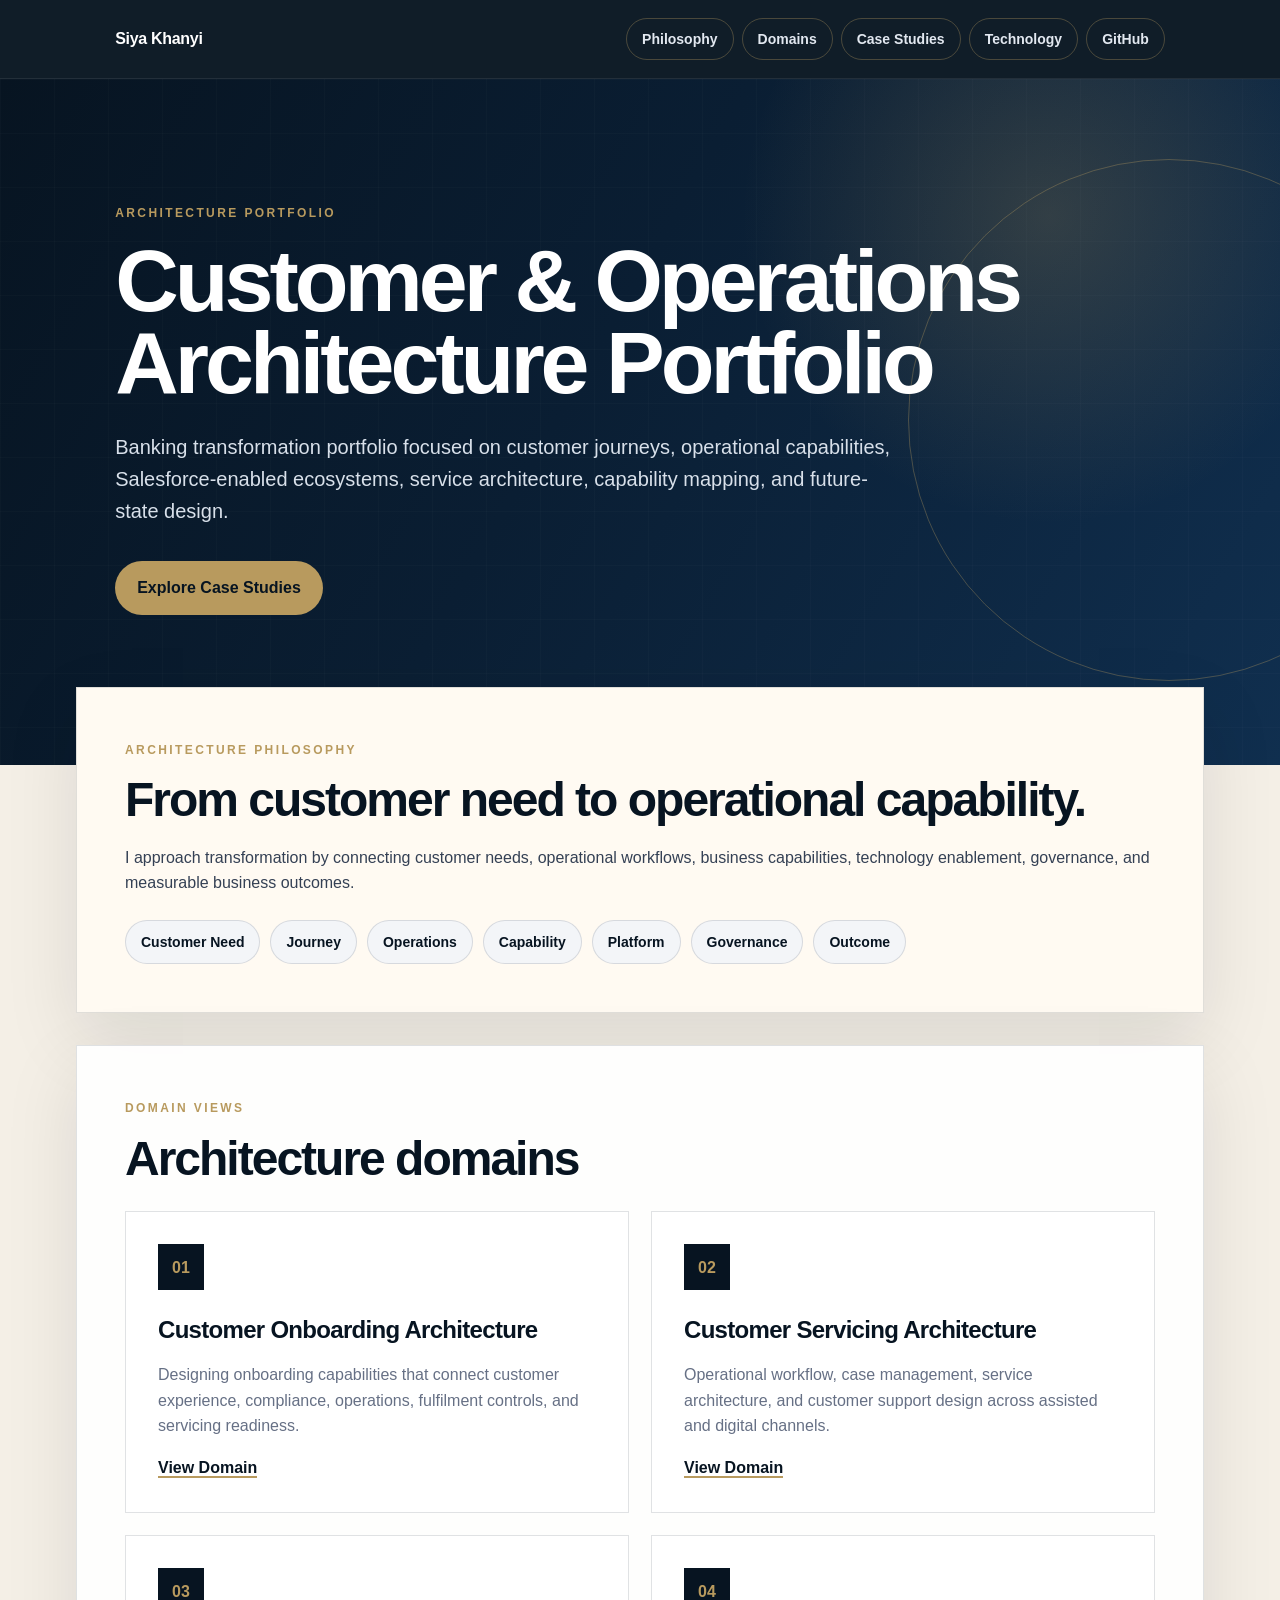
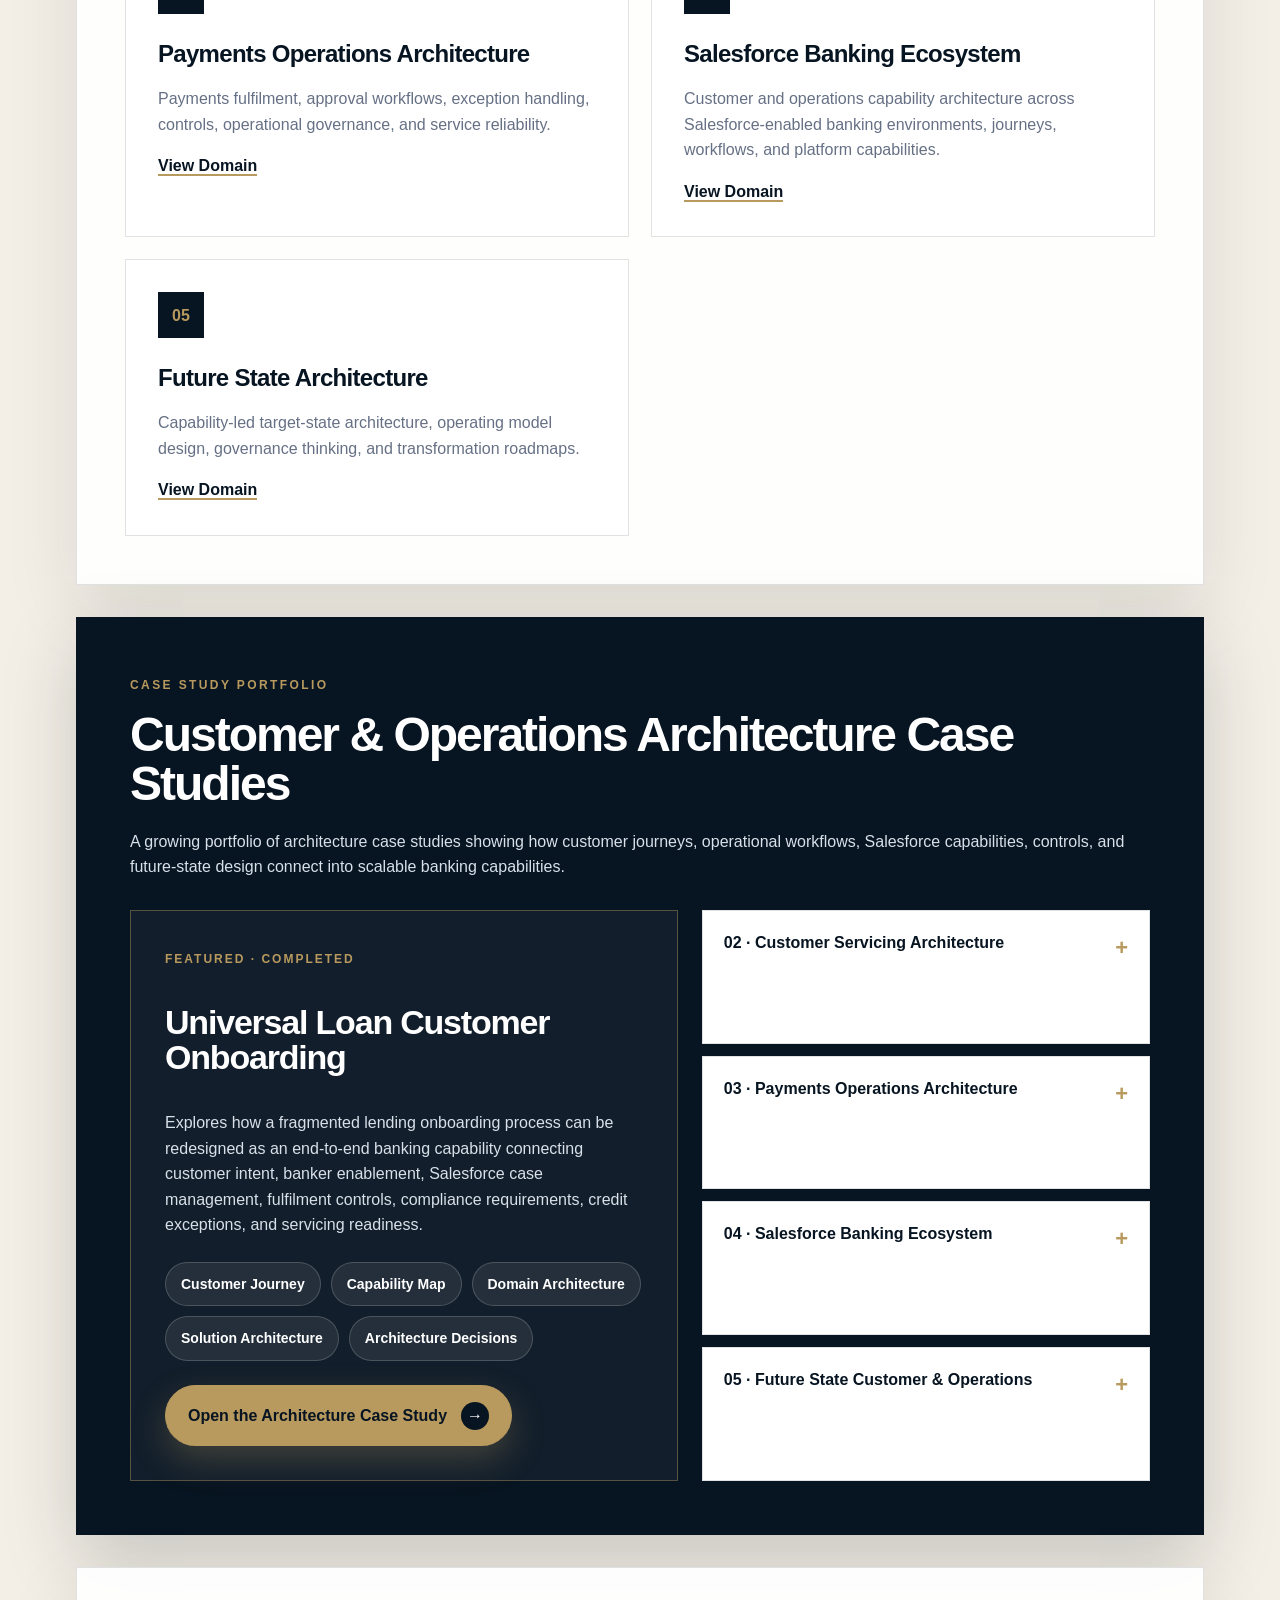
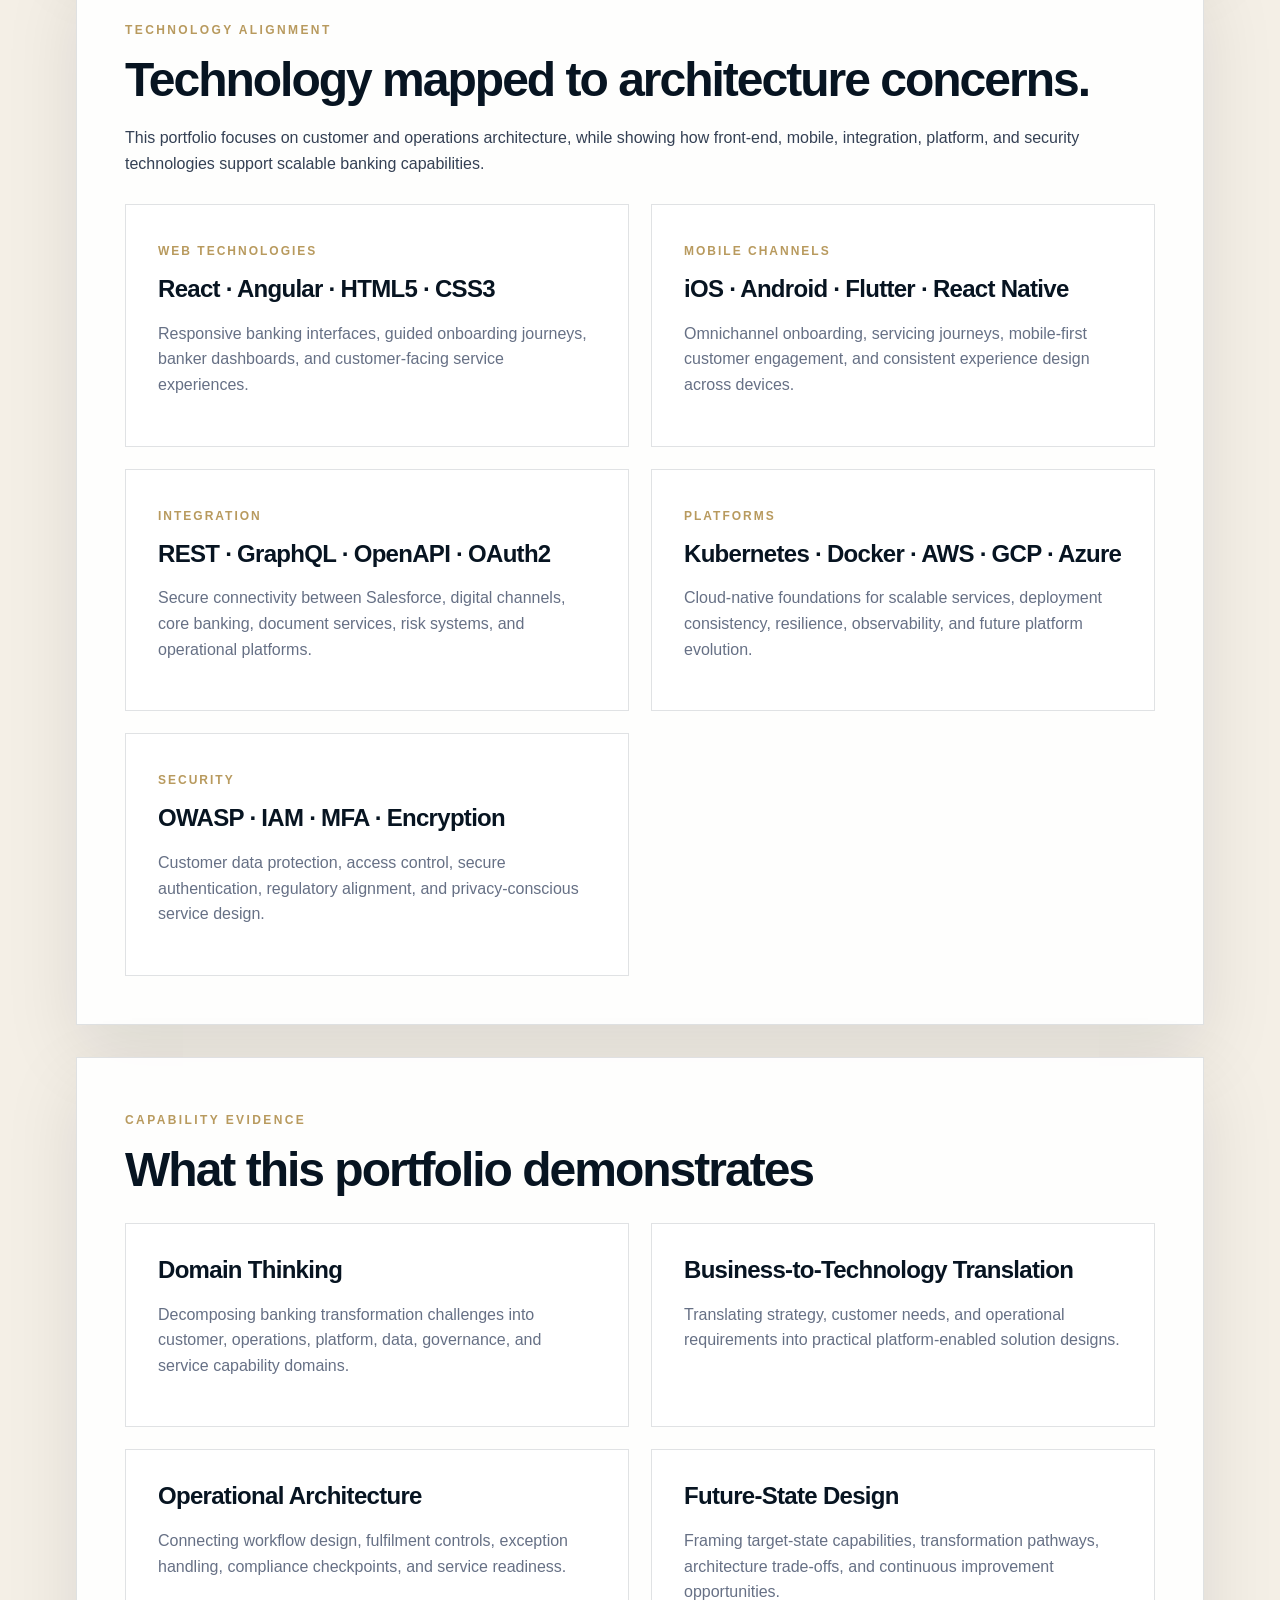
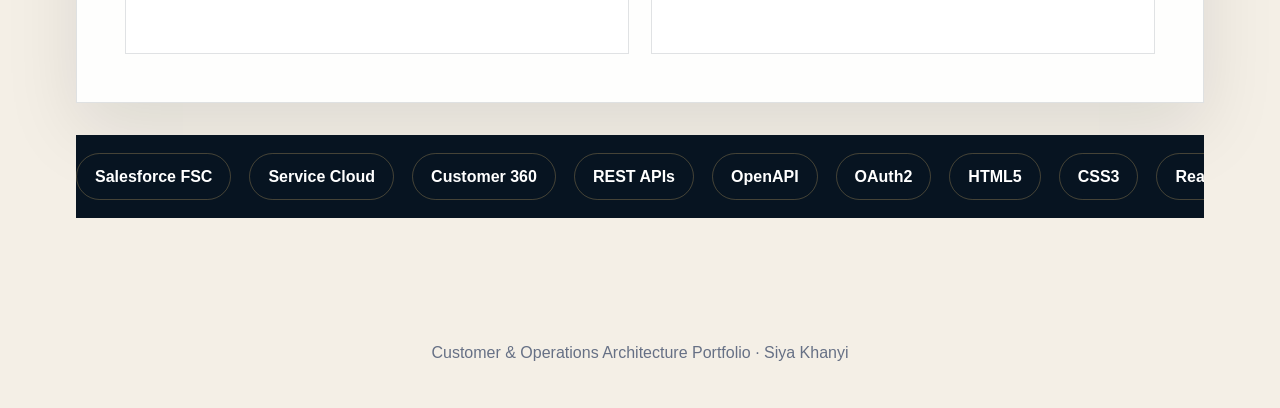
==== index.html @ f74c70cc "Update link text and href for case study" ====
<!DOCTYPE html>
<html lang="en">
<head>
  <title>Customer & Operations Architecture Portfolio</title>
  <meta charset="UTF-8">
  <meta name="viewport" content="width=device-width, initial-scale=1.0">
  <meta name="description" content="Customer and Operations Architecture Portfolio focused on banking transformation, Salesforce-enabled ecosystems, service design, customer onboarding, operations, and future-state architecture.">
  <link rel="stylesheet" href="./style.css?v=7">
</head>

<body>

<nav class="navbar">
  <div class="nav-brand">Siya Khanyi</div>

  <div class="nav-links">
    <a href="#philosophy">Philosophy</a>
    <a href="#domains">Domains</a>
    <a href="#case-studies">Case Studies</a>
    <a href="#technology-alignment">Technology</a>
    <a href="https://github.com/cKhanyi/customer-operations-transformation">GitHub</a>
  </div>
</nav>

<header class="hero">
  <div class="hero-inner">
    <span class="eyebrow">Architecture Portfolio</span>

    <h1>Customer & Operations Architecture Portfolio</h1>

    <p>
      Banking transformation portfolio focused on customer journeys, operational capabilities,
      Salesforce-enabled ecosystems, service architecture, capability mapping, and future-state design.
    </p>

    <div class="hero-actions">
      <a class="button primary" href="#case-studies">Explore Case Studies</a>
    </div>
  </div>
</header>

<main>

<section class="panel intro-panel" id="philosophy">
  <span class="section-kicker">Architecture Philosophy</span>
  <h2>From customer need to operational capability.</h2>

  <p>
    I approach transformation by connecting customer needs, operational workflows,
    business capabilities, technology enablement, governance, and measurable business outcomes.
  </p>

  <div class="flow">
    <span>Customer Need</span>
    <span>Journey</span>
    <span>Operations</span>
    <span>Capability</span>
    <span>Platform</span>
    <span>Governance</span>
    <span>Outcome</span>
  </div>
</section>

<section class="panel" id="domains">
  <span class="section-kicker">Domain Views</span>
  <h2>Architecture domains</h2>

  <div class="domain-grid">

    <article class="domain-card">
      <span class="number">01</span>
      <h3>Customer Onboarding Architecture</h3>
      <p>
        Designing onboarding capabilities that connect customer experience,
        compliance, operations, fulfilment controls, and servicing readiness.
      </p>
      <a href="customer-onboarding/">View Domain</a>
    </article>

    <article class="domain-card">
      <span class="number">02</span>
      <h3>Customer Servicing Architecture</h3>
      <p>
        Operational workflow, case management, service architecture, and customer support
        design across assisted and digital channels.
      </p>
      <a href="customer.servicing/">View Domain</a>
    </article>

    <article class="domain-card">
      <span class="number">03</span>
      <h3>Payments Operations Architecture</h3>
      <p>
        Payments fulfilment, approval workflows, exception handling, controls,
        operational governance, and service reliability.
      </p>
      <a href="payments.operations/">View Domain</a>
    </article>

    <article class="domain-card">
      <span class="number">04</span>
      <h3>Salesforce Banking Ecosystem</h3>
      <p>
        Customer and operations capability architecture across Salesforce-enabled
        banking environments, journeys, workflows, and platform capabilities.
      </p>
      <a href="salesforce.banking.ecosystem/">View Domain</a>
    </article>

    <article class="domain-card">
      <span class="number">05</span>
      <h3>Future State Architecture</h3>
      <p>
        Capability-led target-state architecture, operating model design,
        governance thinking, and transformation roadmaps.
      </p>
      <a href="future.state.architecture/">View Domain</a>
    </article>

  </div>
</section>

<section class="case-section" id="case-studies">
  <div class="case-copy">
    <span class="section-kicker gold">Case Study Portfolio</span>
    <h2>Customer & Operations Architecture Case Studies</h2>
    <p>
      A growing portfolio of architecture case studies showing how customer journeys,
      operational workflows, Salesforce capabilities, controls, and future-state design
      connect into scalable banking capabilities.
    </p>
  </div>

  <div class="case-layout">
    <article class="featured-case">
      <span class="case-status">Featured · Completed</span>
      <h3>Universal Loan Customer Onboarding</h3>

      <p>
        Explores how a fragmented lending onboarding process can be redesigned as an
        end-to-end banking capability connecting customer intent, banker enablement,
        Salesforce case management, fulfilment controls, compliance requirements,
        credit exceptions, and servicing readiness.
      </p>

      <div class="flow dark-flow">
        <span>Customer Journey</span>
        <span>Capability Map</span>
        <span>Domain Architecture</span>
        <span>Solution Architecture</span>
        <span>Architecture Decisions</span>
      </div>
<a class="case-cta" href="customer-onboarding/index.html">
  Open the Architecture Case Study
  <span>→</span>
</a>
    </article>

    <div class="roadmap">
      <details>
        <summary>02 · Customer Servicing Architecture</summary>
        <p>Service operations, case management, customer support workflows, routing, escalation, and consistent servicing across channels.</p>
        <span class="coming-soon">Coming soon</span>
      </details>

      <details>
        <summary>03 · Payments Operations Architecture</summary>
        <p>Payment instruction processing, approval workflows, exception handling, operational controls, service impacts, and governance requirements.</p>
        <span class="coming-soon">Coming soon</span>
      </details>

      <details>
        <summary>04 · Salesforce Banking Ecosystem</summary>
        <p>Salesforce-enabled customer acquisition, onboarding, servicing, relationship management, workflow orchestration, and operational visibility.</p>
        <span class="coming-soon">Coming soon</span>
      </details>

      <details>
        <summary>05 · Future State Customer & Operations</summary>
        <p>Target-state view connecting customer journeys, operational workflows, platforms, data, governance, and transformation roadmaps.</p>
        <span class="coming-soon">Coming soon</span>
      </details>
    </div>
  </div>
</section>

<section class="panel" id="technology-alignment">
  <span class="section-kicker">Technology Alignment</span>
  <h2>Technology mapped to architecture concerns.</h2>

  <p>
    This portfolio focuses on customer and operations architecture, while showing how
    front-end, mobile, integration, platform, and security technologies support scalable banking capabilities.
  </p>

  <div class="tech-grid">
    <article class="tech-card">
      <span>Web Technologies</span>
      <h3>React · Angular · HTML5 · CSS3</h3>
      <p>Responsive banking interfaces, guided onboarding journeys, banker dashboards, and customer-facing service experiences.</p>
    </article>

    <article class="tech-card">
      <span>Mobile Channels</span>
      <h3>iOS · Android · Flutter · React Native</h3>
      <p>Omnichannel onboarding, servicing journeys, mobile-first customer engagement, and consistent experience design across devices.</p>
    </article>

    <article class="tech-card">
      <span>Integration</span>
      <h3>REST · GraphQL · OpenAPI · OAuth2</h3>
      <p>Secure connectivity between Salesforce, digital channels, core banking, document services, risk systems, and operational platforms.</p>
    </article>

    <article class="tech-card">
      <span>Platforms</span>
      <h3>Kubernetes · Docker · AWS · GCP · Azure</h3>
      <p>Cloud-native foundations for scalable services, deployment consistency, resilience, observability, and future platform evolution.</p>
    </article>

    <article class="tech-card">
      <span>Security</span>
      <h3>OWASP · IAM · MFA · Encryption</h3>
      <p>Customer data protection, access control, secure authentication, regulatory alignment, and privacy-conscious service design.</p>
    </article>
  </div>
</section>

<section class="panel">
  <span class="section-kicker">Capability Evidence</span>
  <h2>What this portfolio demonstrates</h2>

  <div class="domain-grid two">
    <article class="domain-card">
      <h3>Domain Thinking</h3>
      <p>Decomposing banking transformation challenges into customer, operations, platform, data, governance, and service capability domains.</p>
    </article>

    <article class="domain-card">
      <h3>Business-to-Technology Translation</h3>
      <p>Translating strategy, customer needs, and operational requirements into practical platform-enabled solution designs.</p>
    </article>

    <article class="domain-card">
      <h3>Operational Architecture</h3>
      <p>Connecting workflow design, fulfilment controls, exception handling, compliance checkpoints, and service readiness.</p>
    </article>

    <article class="domain-card">
      <h3>Future-State Design</h3>
      <p>Framing target-state capabilities, transformation pathways, architecture trade-offs, and continuous improvement opportunities.</p>
    </article>
  </div>
</section>

<section class="marquee">
  <div class="marquee-track">
    <span>Salesforce FSC</span><span>Service Cloud</span><span>Customer 360</span><span>REST APIs</span>
    <span>OpenAPI</span><span>OAuth2</span><span>HTML5</span><span>CSS3</span><span>React</span>
    <span>Angular</span><span>AWS</span><span>Azure</span><span>Security</span><span>IAM</span>

    <span>Salesforce FSC</span><span>Service Cloud</span><span>Customer 360</span><span>REST APIs</span>
    <span>OpenAPI</span><span>OAuth2</span><span>HTML5</span><span>CSS3</span><span>React</span>
    <span>Angular</span><span>AWS</span><span>Azure</span><span>Security</span><span>IAM</span>
  </div>
</section>

</main>

<footer>
  Customer & Operations Architecture Portfolio · Siya Khanyi
</footer>

</body>
</html>
---- style.css ----
:root {
  --ink: #071421;
  --navy: #0a1e33;
  --blue: #102f4f;
  --cream: #f4efe6;
  --paper: #fffaf2;
  --white: #ffffff;
  --gold: #b89a5e;
  --muted: #667085;
  --line: rgba(7, 20, 33, 0.12);
}

* {
  box-sizing: border-box;
}

html {
  scroll-behavior: smooth;
}

body {
  margin: 0;
  font-family: Arial, Helvetica, sans-serif;
  background: var(--cream);
  color: var(--ink);
  line-height: 1.6;
}

/* NAVIGATION */
.navbar {
  position: sticky;
  top: 0;
  z-index: 1000;
  padding: 18px 9%;
  background: rgba(7, 20, 33, 0.96);
  backdrop-filter: blur(18px);
  display: flex;
  align-items: center;
  justify-content: space-between;
  border-bottom: 1px solid rgba(255,255,255,0.08);
}

.nav-brand {
  color: white;
  font-weight: 900;
  letter-spacing: -0.3px;
}

.nav-links {
  display: flex;
  gap: 8px;
  flex-wrap: wrap;
}

.nav-links a {
  color: #e2e8f0;
  text-decoration: none;
  border: 1px solid rgba(184,154,94,0.35);
  padding: 9px 15px;
  border-radius: 999px;
  font-size: 14px;
  font-weight: 800;
  transition: all 0.25s ease;
}

.nav-links a:hover {
  background: var(--gold);
  color: var(--ink);
  transform: translateY(-2px);
}

/* HERO */
.hero {
  min-height: 600px;
  background:
    radial-gradient(circle at 82% 20%, rgba(184,154,94,0.22), transparent 26%),
    linear-gradient(120deg, #071421 0%, #0a1e33 45%, #102f4f 100%);
  color: white;
  padding: 120px 9% 150px;
  position: relative;
  overflow: hidden;
}

.hero::before {
  content: "";
  position: absolute;
  inset: 0;
  background-image:
    linear-gradient(rgba(255,255,255,0.035) 1px, transparent 1px),
    linear-gradient(90deg, rgba(255,255,255,0.035) 1px, transparent 1px);
  background-size: 54px 54px;
  opacity: 0.5;
}

.hero::after {
  content: "";
  position: absolute;
  width: 520px;
  height: 520px;
  border-radius: 50%;
  border: 1px solid rgba(184,154,94,0.35);
  right: -150px;
  top: 80px;
}

.hero-inner {
  position: relative;
  z-index: 2;
  max-width: 980px;
}

.eyebrow,
.section-kicker {
  display: inline-block;
  color: var(--gold);
  text-transform: uppercase;
  letter-spacing: 2.4px;
  font-size: 12px;
  font-weight: 900;
  margin-bottom: 16px;
}

.hero h1 {
  font-size: clamp(46px, 7vw, 88px);
  line-height: 0.94;
  letter-spacing: -4px;
  margin: 0 0 26px;
}

.hero p {
  max-width: 780px;
  color: #d8e0ea;
  font-size: 20px;
}

.hero-actions {
  display: flex;
  gap: 14px;
  flex-wrap: wrap;
  margin-top: 34px;
}

.button {
  display: inline-flex;
  align-items: center;
  justify-content: center;
  border-bottom: none;
  border-radius: 999px;
  padding: 14px 22px;
  font-weight: 900;
  text-decoration: none;
  transition: 0.25s ease;
}

.button.primary {
  background: var(--gold);
  color: var(--ink);
}

.button.secondary {
  color: white;
  border: 1px solid rgba(255,255,255,0.28);
  background: rgba(255,255,255,0.06);
}

.button:hover {
  transform: translateY(-3px);
}

/* LAYOUT */
main {
  max-width: 1180px;
  margin: -78px auto 80px;
  padding: 0 26px;
  position: relative;
  z-index: 4;
}

.panel {
  background: rgba(255,255,255,0.94);
  border: 1px solid var(--line);
  padding: 48px;
  margin-bottom: 32px;
  box-shadow: 0 26px 70px rgba(7,20,33,0.10);
}

.intro-panel {
  background: var(--paper);
}

h2 {
  font-size: clamp(32px, 4vw, 48px);
  line-height: 1.02;
  letter-spacing: -2px;
  margin: 0 0 20px;
  color: var(--ink);
}

p {
  color: #344054;
}

/* FLOW */
.flow {
  display: flex;
  gap: 10px;
  flex-wrap: wrap;
  margin-top: 24px;
}

.flow span {
  border: 1px solid rgba(7,20,33,0.12);
  background: #f3f5f8;
  border-radius: 999px;
  padding: 10px 15px;
  font-weight: 900;
  font-size: 14px;
}

.dark-flow span {
  background: rgba(255,255,255,0.08);
  border-color: rgba(255,255,255,0.18);
  color: white;
}

/* DOMAINS */
.domain-grid,
.tech-grid {
  display: grid;
  grid-template-columns: repeat(2, minmax(0, 1fr));
  gap: 22px;
  margin-top: 28px;
}

.domain-grid.two {
  grid-template-columns: repeat(2, minmax(0, 1fr));
}

.domain-card,
.tech-card {
  background: white;
  border: 1px solid var(--line);
  padding: 32px;
  transition: 0.25s ease;
  position: relative;
}

.domain-card:hover,
.tech-card:hover {
  transform: translateY(-6px);
  border-color: var(--gold);
  box-shadow: 0 22px 44px rgba(7,20,33,0.10);
}

.number {
  width: 46px;
  height: 46px;
  background: var(--ink);
  color: var(--gold);
  display: grid;
  place-items: center;
  font-weight: 900;
  margin-bottom: 26px;
}

.domain-card h3,
.tech-card h3 {
  color: var(--ink);
  font-size: 24px;
  line-height: 1.15;
  margin: 0 0 18px;
  letter-spacing: -0.7px;
}

.domain-card p,
.tech-card p {
  color: var(--muted);
}

a {
  color: var(--ink);
  font-weight: 900;
  text-decoration: none;
  border-bottom: 2px solid var(--gold);
}

/* CASE STUDY */
.case-section {
  background: var(--ink);
  color: white;
  padding: 54px;
  margin-bottom: 32px;
  box-shadow: 0 26px 70px rgba(7,20,33,0.18);
}

.case-section h2,
.case-section h3 {
  color: white;
}

.case-section p {
  color: #d8e0ea;
}

.case-layout {
  display: grid;
  grid-template-columns: 1.1fr 0.9fr;
  gap: 24px;
  margin-top: 30px;
}

.featured-case {
  border: 1px solid rgba(184,154,94,0.42);
  background: rgba(255,255,255,0.045);
  padding: 34px;
}

.case-status {
  color: var(--gold);
  text-transform: uppercase;
  letter-spacing: 2px;
  font-size: 12px;
  font-weight: 900;
}

.featured-case h3 {
  font-size: 34px;
  line-height: 1.05;
  letter-spacing: -1.2px;
}

.roadmap {
  display: grid;
  gap: 12px;
}

details {
  background: white;
  color: var(--ink);
  border: 1px solid var(--line);
}

summary {
  padding: 19px 21px;
  cursor: pointer;
  font-weight: 900;
  list-style: none;
}

summary::after {
  content: "+";
  float: right;
  color: var(--gold);
  font-size: 22px;
}
.case-cta {
  display: inline-flex;
  align-items: center;
  gap: 14px;
  margin-top: 24px;
  padding: 16px 22px;
  background: var(--gold);
  color: var(--ink);
  border: 1px solid var(--gold);
  border-radius: 999px;
  font-weight: 900;
  text-decoration: none;
  border-bottom: none;
  box-shadow: 0 14px 34px rgba(184,154,94,0.28);
  transition: all 0.25s ease;
}

.case-cta span {
  display: grid;
  place-items: center;
  width: 28px;
  height: 28px;
  background: var(--ink);
  color: white;
  border-radius: 50%;
  transition: all 0.25s ease;
}

.case-cta:hover {
  transform: translateY(-4px);
  box-shadow: 0 22px 44px rgba(184,154,94,0.36);
}

.case-cta:hover span {
  transform: translateX(4px);
}

details[open] summary::after {
  content: "−";
}

details p {
  padding: 0 21px 18px;
  margin: 0;
}

.coming-soon {
  display: inline-block;
  margin: 0 21px 20px;
  padding: 8px 12px;
  border-radius: 999px;
  background: rgba(184,154,94,0.16);
  color: var(--ink);
  font-weight: 900;
  font-size: 13px;
}

/* TECH */
.tech-card span {
  display: inline-block;
  color: var(--gold);
  text-transform: uppercase;
  letter-spacing: 2px;
  font-size: 12px;
  font-weight: 900;
  margin-bottom: 14px;
}

/* MARQUEE */
.marquee {
  overflow: hidden;
  background: var(--ink);
  padding: 18px 0;
  margin: 0 auto 36px;
  max-width: 1180px;
}

.marquee-track {
  display: flex;
  gap: 18px;
  width: max-content;
  animation: marquee 28s linear infinite;
}

.marquee-track span {
  color: white;
  border: 1px solid rgba(184,154,94,0.35);
  padding: 10px 18px;
  border-radius: 999px;
  white-space: nowrap;
  font-weight: 900;
}

.marquee:hover .marquee-track {
  animation-play-state: paused;
}

@keyframes marquee {
  from { transform: translateX(0); }
  to { transform: translateX(-50%); }
}

footer {
  text-align: center;
  color: var(--muted);
  padding: 42px;
}

/* MOBILE */
@media (max-width: 860px) {
  .navbar {
    padding: 16px 24px;
    flex-direction: column;
    align-items: flex-start;
    gap: 14px;
  }

  .hero {
    padding: 84px 24px 130px;
  }

  main {
    margin-top: -70px;
    padding: 0 18px;
  }

  .panel,
  .case-section {
    padding: 30px;
  }

  .domain-grid,
  .domain-grid.two,
  .tech-grid,
  .case-layout {
    grid-template-columns: 1fr;
  }
}
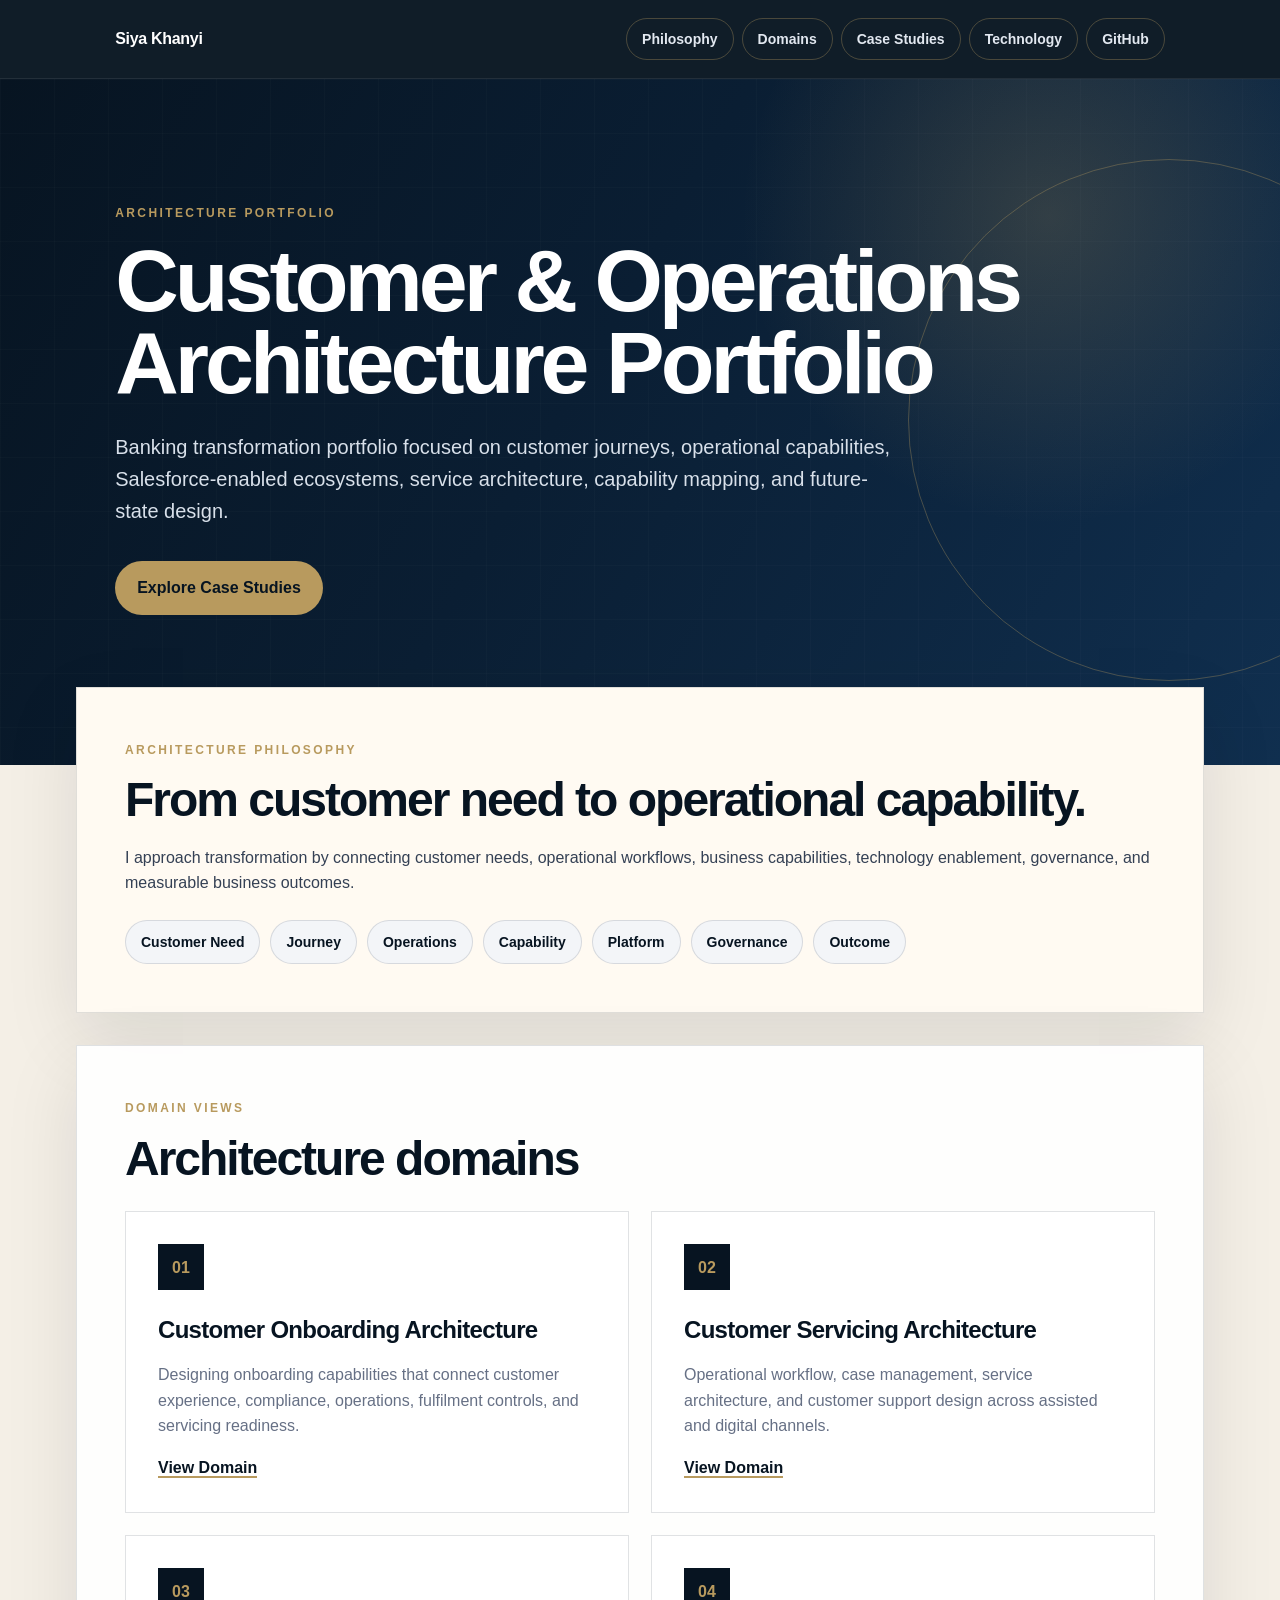
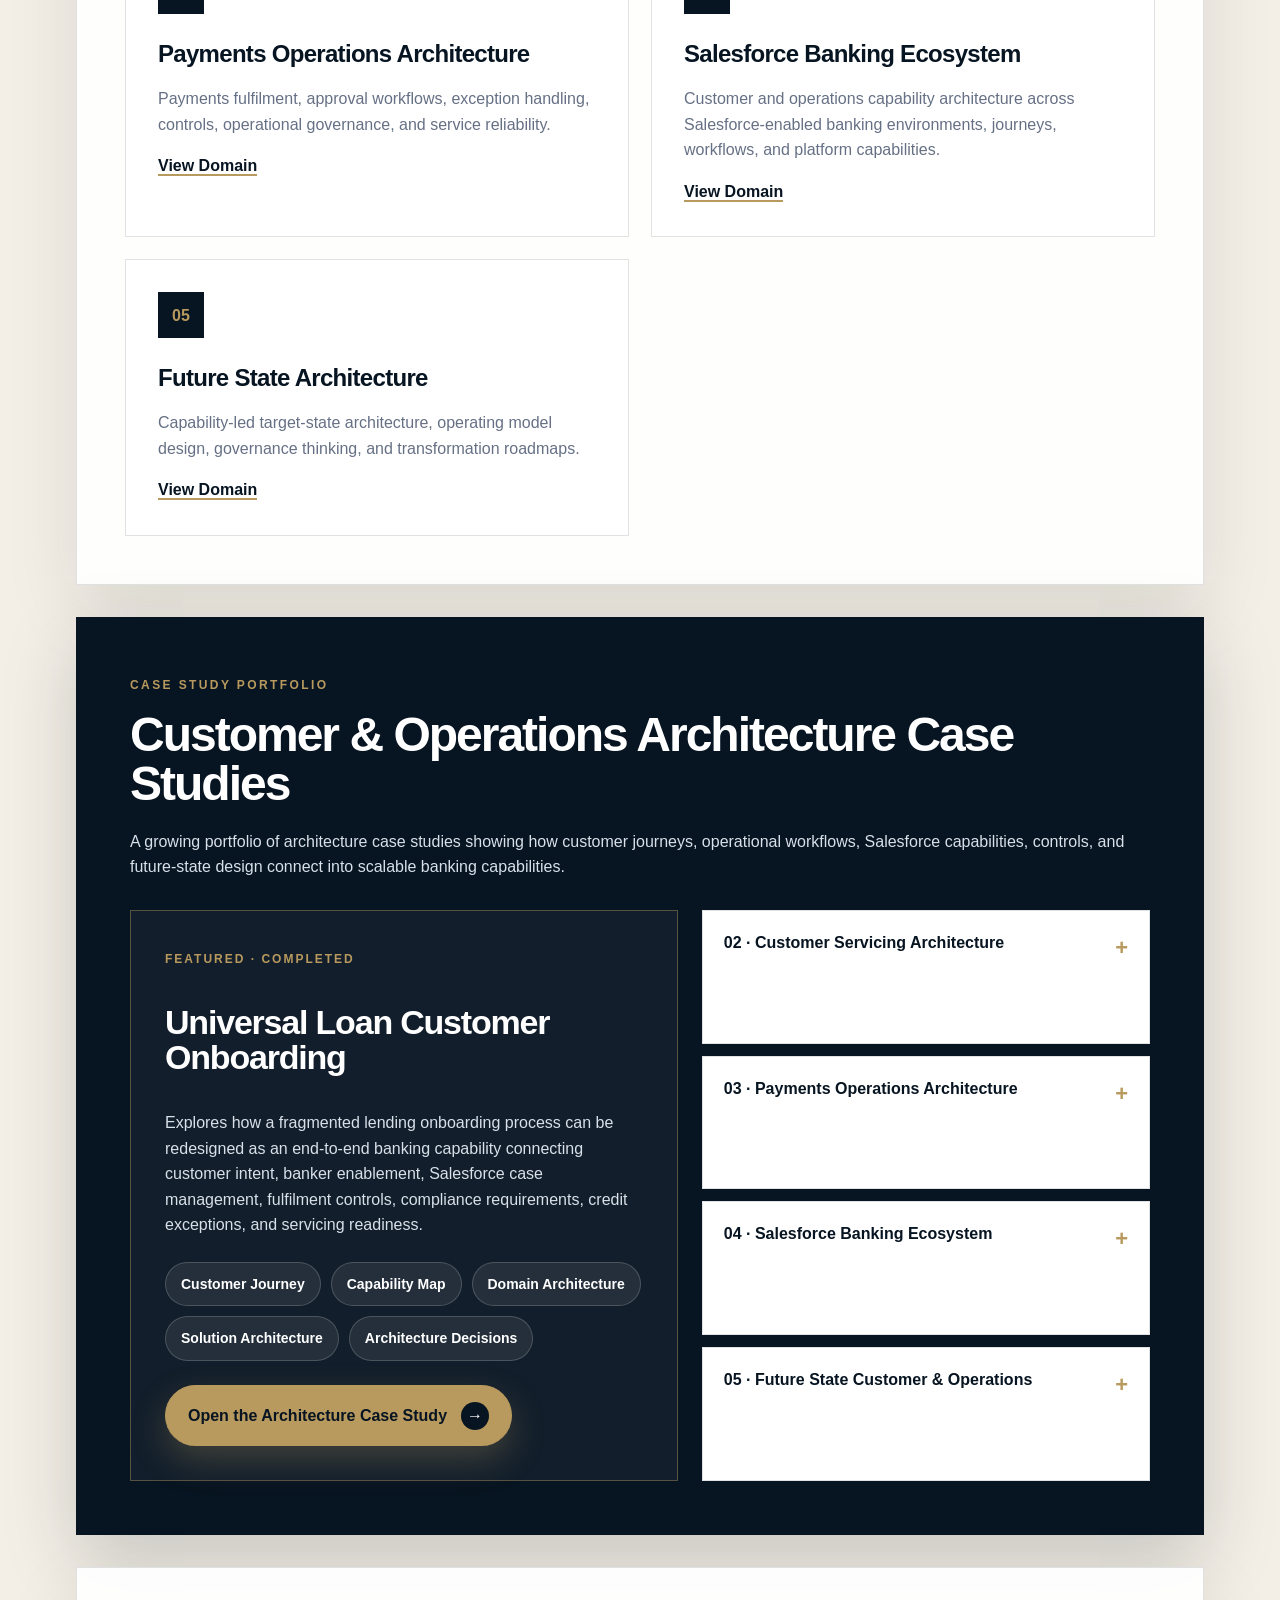
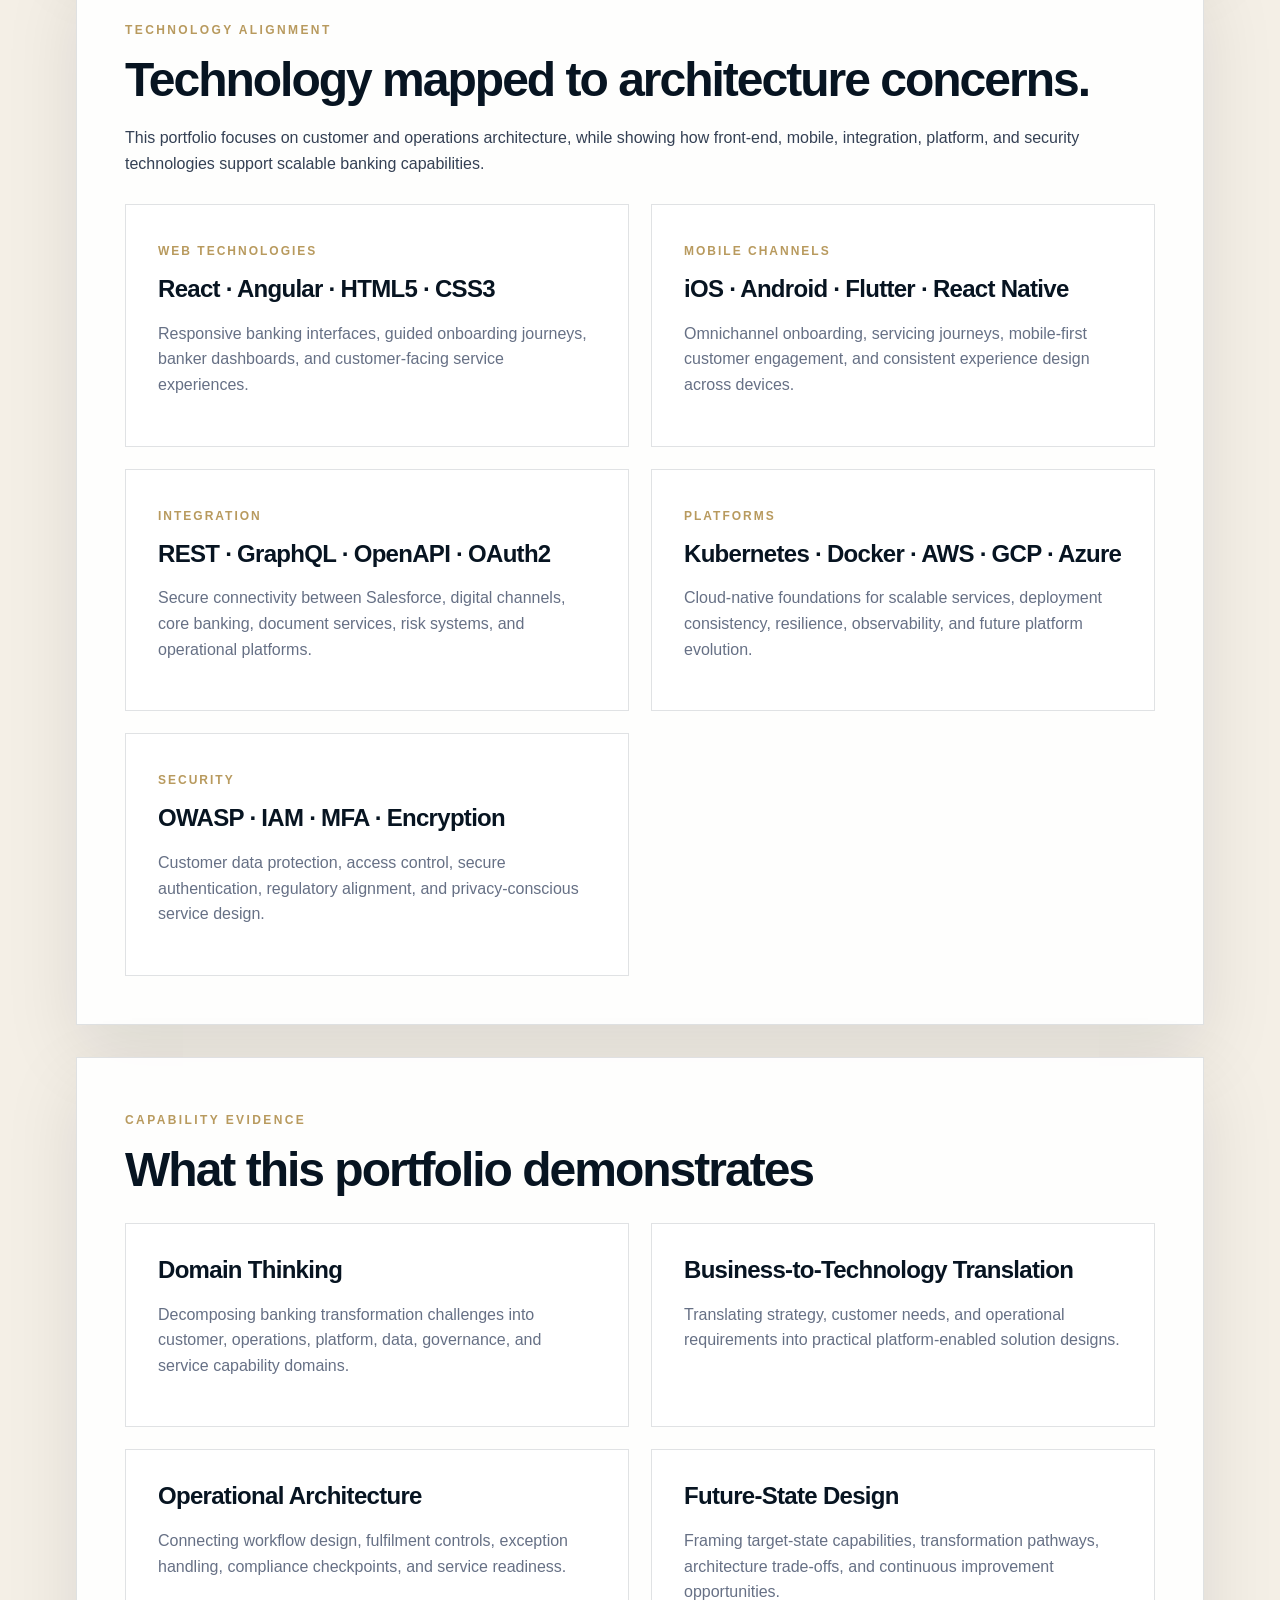
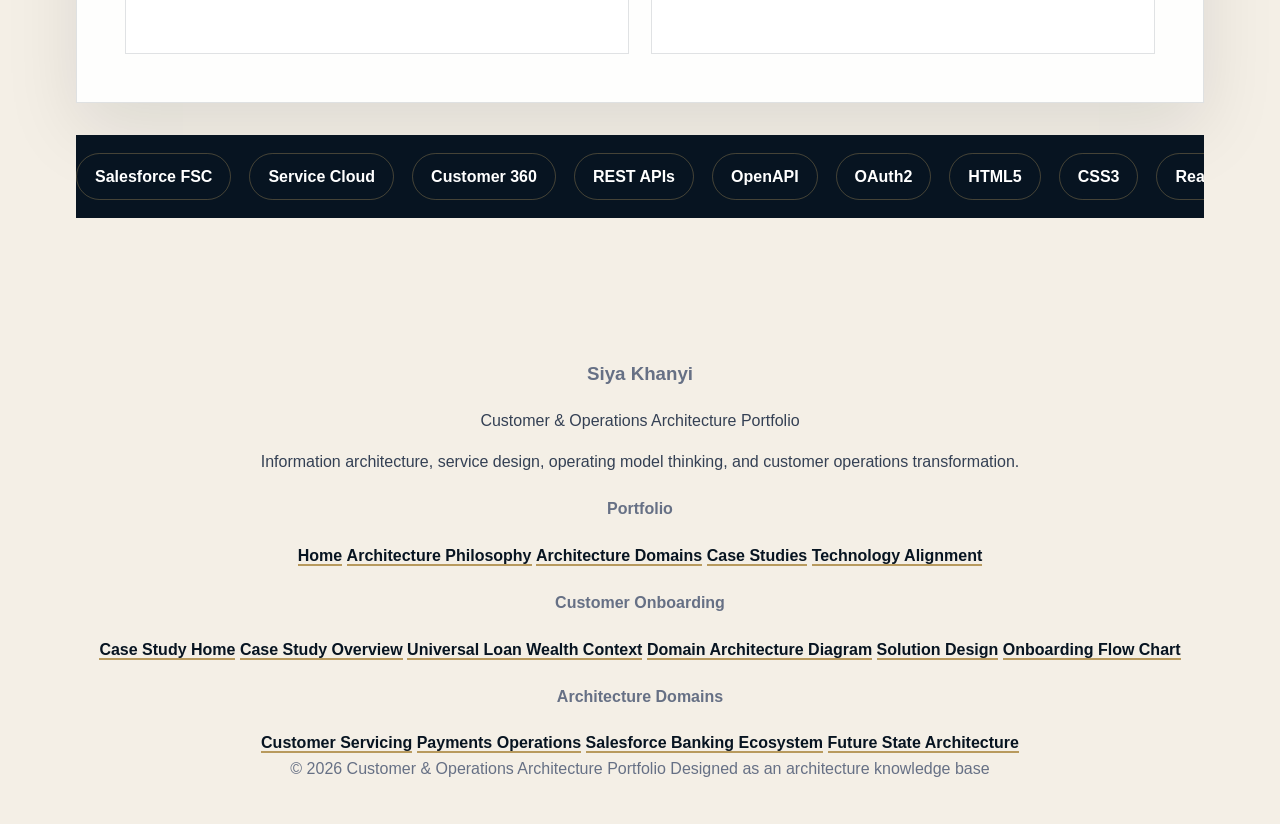
==== commit f56273ec: "Revamp footer section with additional content" ====
--- a/index.html
+++ b/index.html
@@ -267,8 +267,51 @@
 
 </main>
 
-<footer>
-  Customer & Operations Architecture Portfolio · Siya Khanyi
+<footer class="site-footer">
+  <div class="footer-grid">
+
+    <div class="footer-brand">
+      <h3>Siya Khanyi</h3>
+      <p>Customer & Operations Architecture Portfolio</p>
+      <p>
+        Information architecture, service design, operating model thinking,
+        and customer operations transformation.
+      </p>
+    </div>
+
+    <div class="footer-column">
+      <h4>Portfolio</h4>
+      <a href="../index.html">Home</a>
+      <a href="../index.html#philosophy">Architecture Philosophy</a>
+      <a href="../index.html#domains">Architecture Domains</a>
+      <a href="../index.html#case-studies">Case Studies</a>
+      <a href="../index.html#technology-alignment">Technology Alignment</a>
+    </div>
+
+    <div class="footer-column">
+      <h4>Customer Onboarding</h4>
+      <a href="index.html">Case Study Home</a>
+      <a href="overview.html">Case Study Overview</a>
+      <a href="wealth-context.html">Universal Loan Wealth Context</a>
+      <a href="4. Domain Architecture Diagram .pdf">Domain Architecture Diagram</a>
+      <a href="5. Onboarding Solution Design .PNG">Solution Design</a>
+      <a href="6. Universal Loan onboarding Flow Chart.pdf">Onboarding Flow Chart</a>
+    </div>
+
+    <div class="footer-column">
+      <h4>Architecture Domains</h4>
+      <a href="../customer.servicing/">Customer Servicing</a>
+      <a href="../payments.operations/">Payments Operations</a>
+      <a href="../salesforce.banking.ecosystem/">Salesforce Banking Ecosystem</a>
+      <a href="../future.state.architecture/">Future State Architecture</a>
+    </div>
+
+  </div>
+
+  <div class="footer-bottom">
+    <span>© 2026 Customer & Operations Architecture Portfolio</span>
+    <span>Designed as an architecture knowledge base</span>
+  </div>
 </footer>
 
 </body>
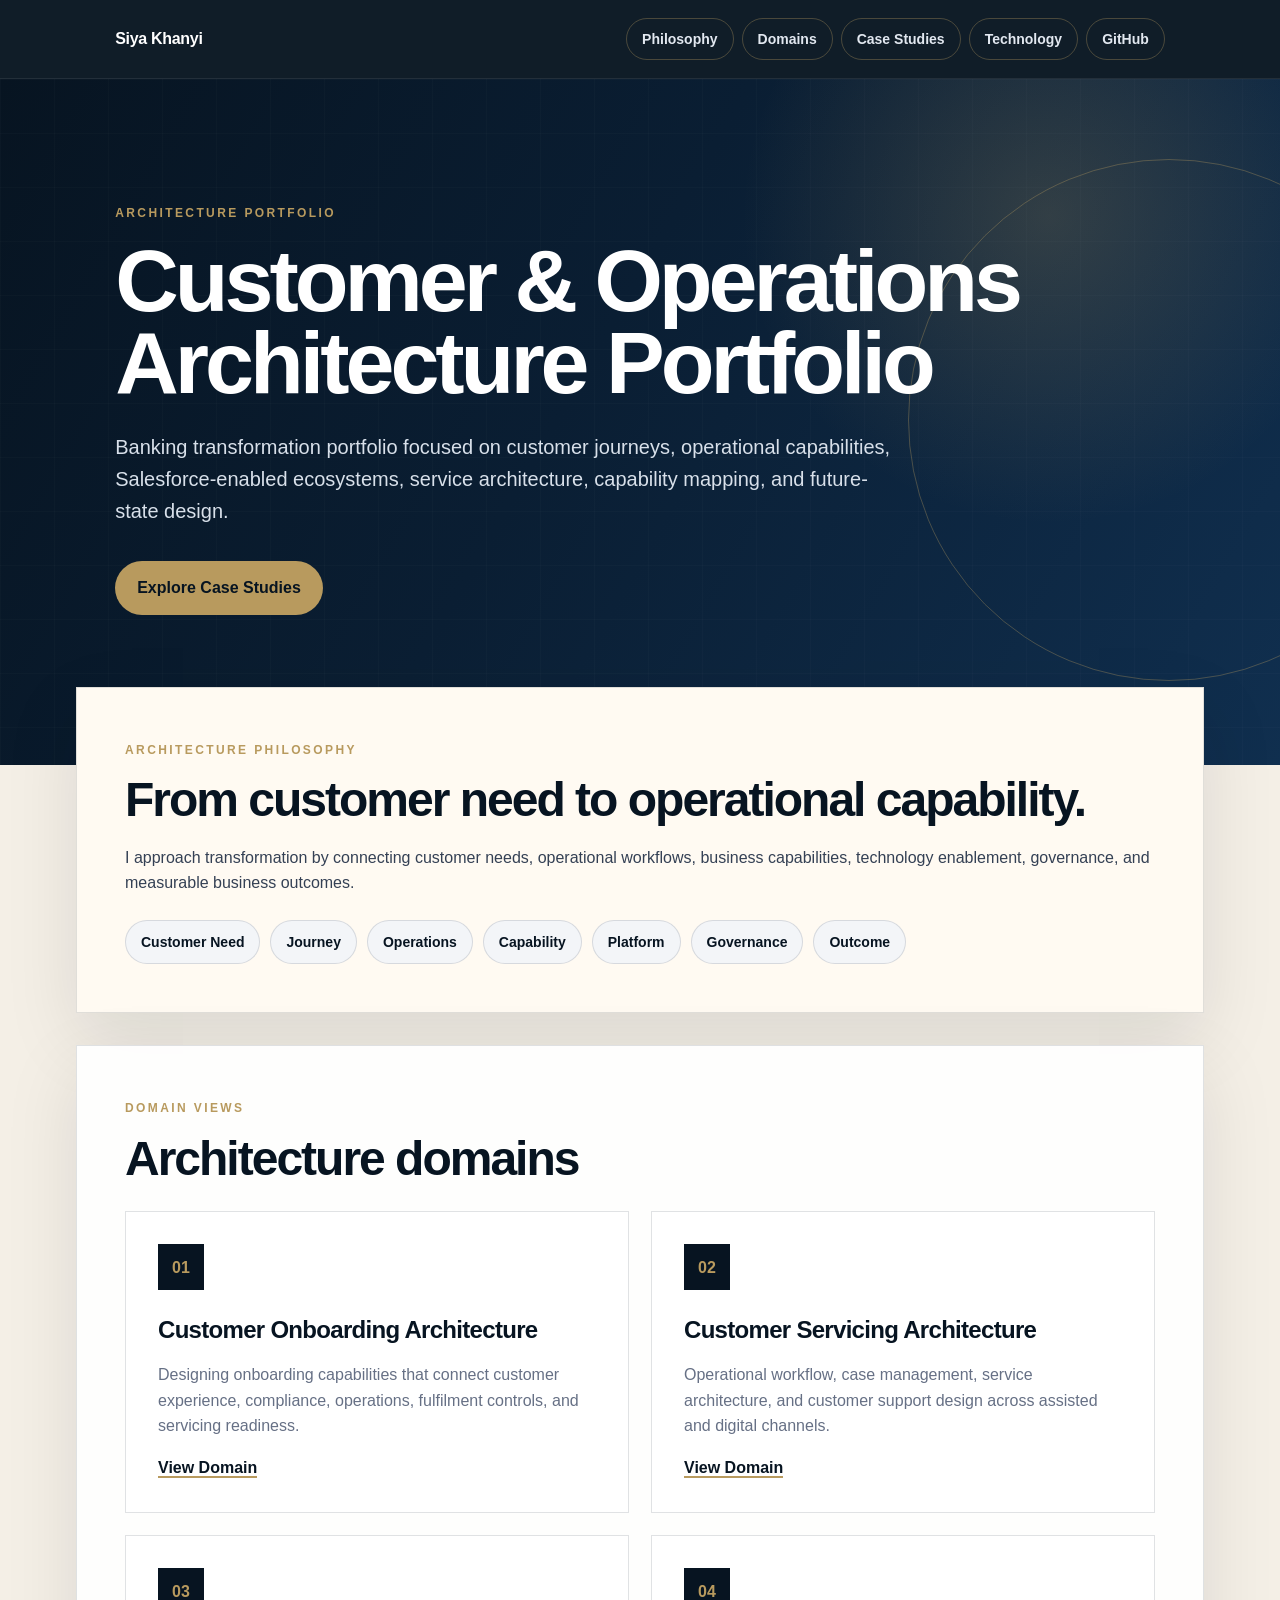
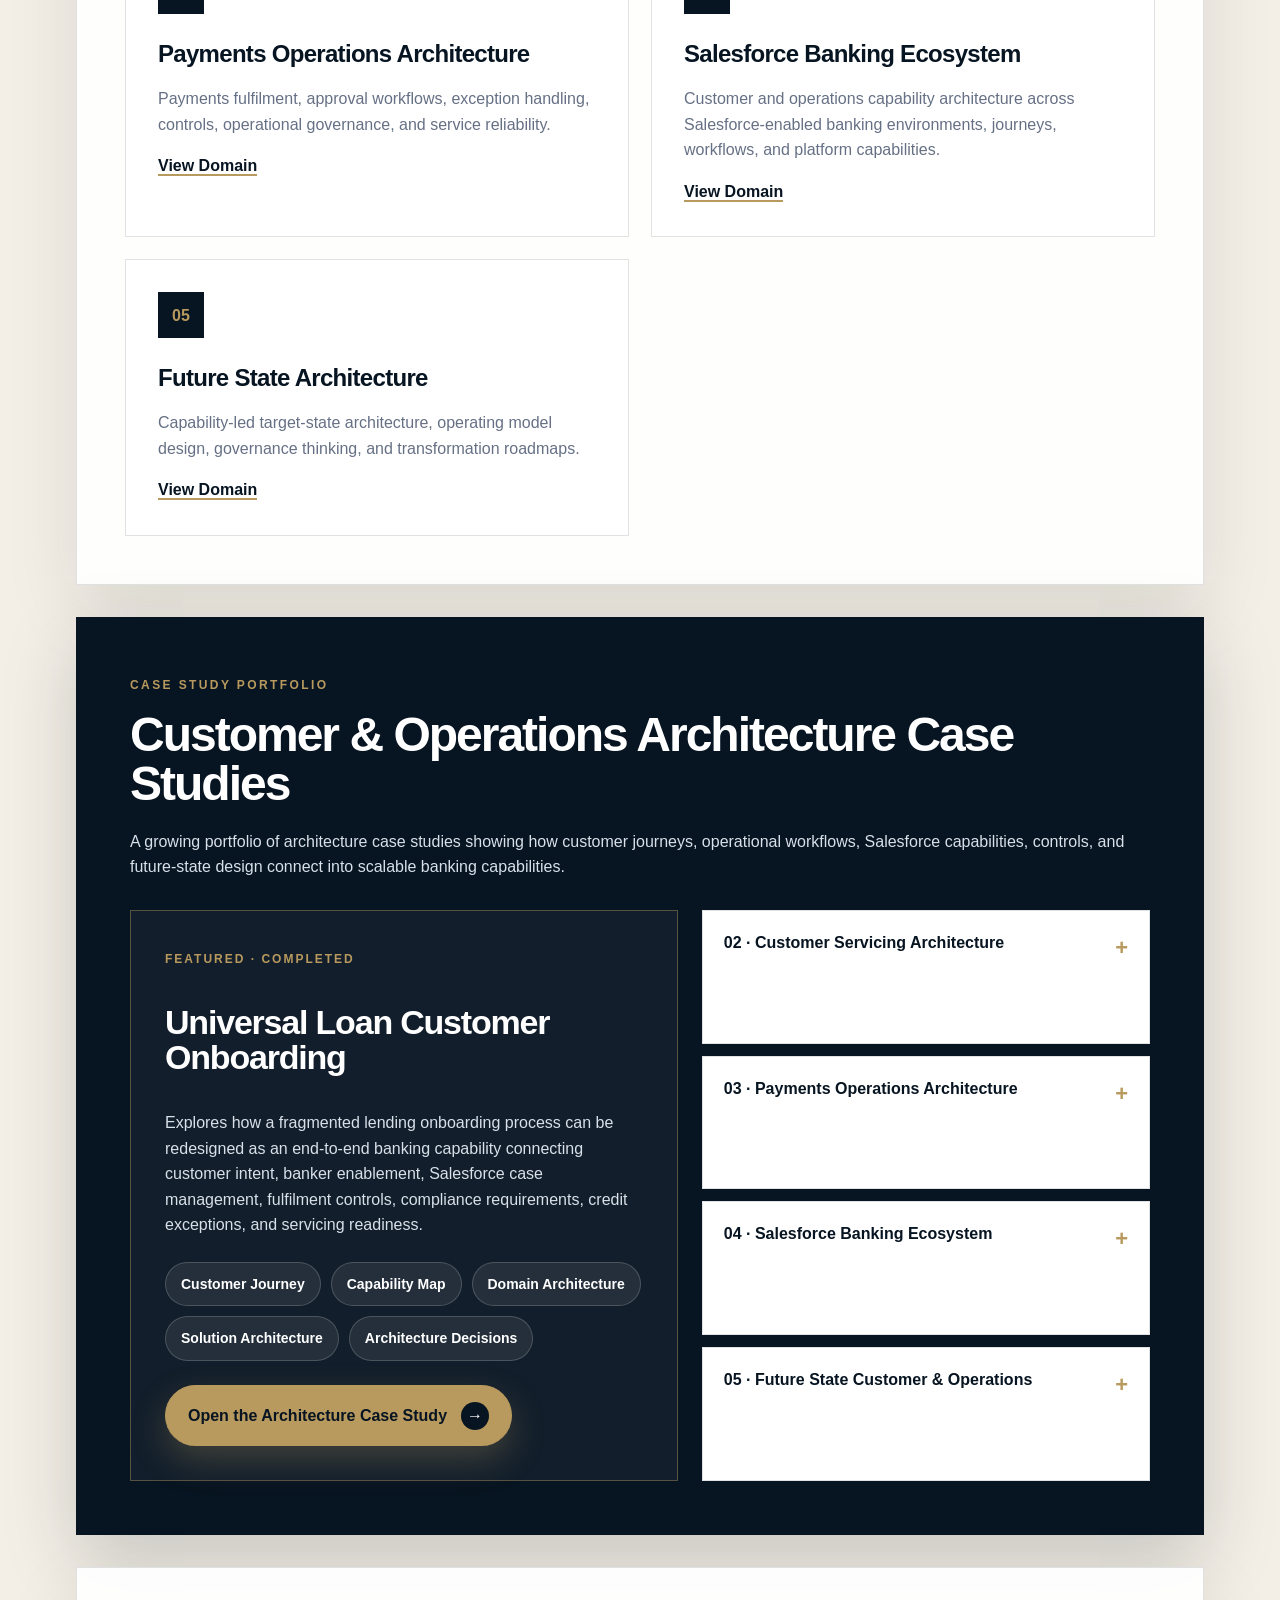
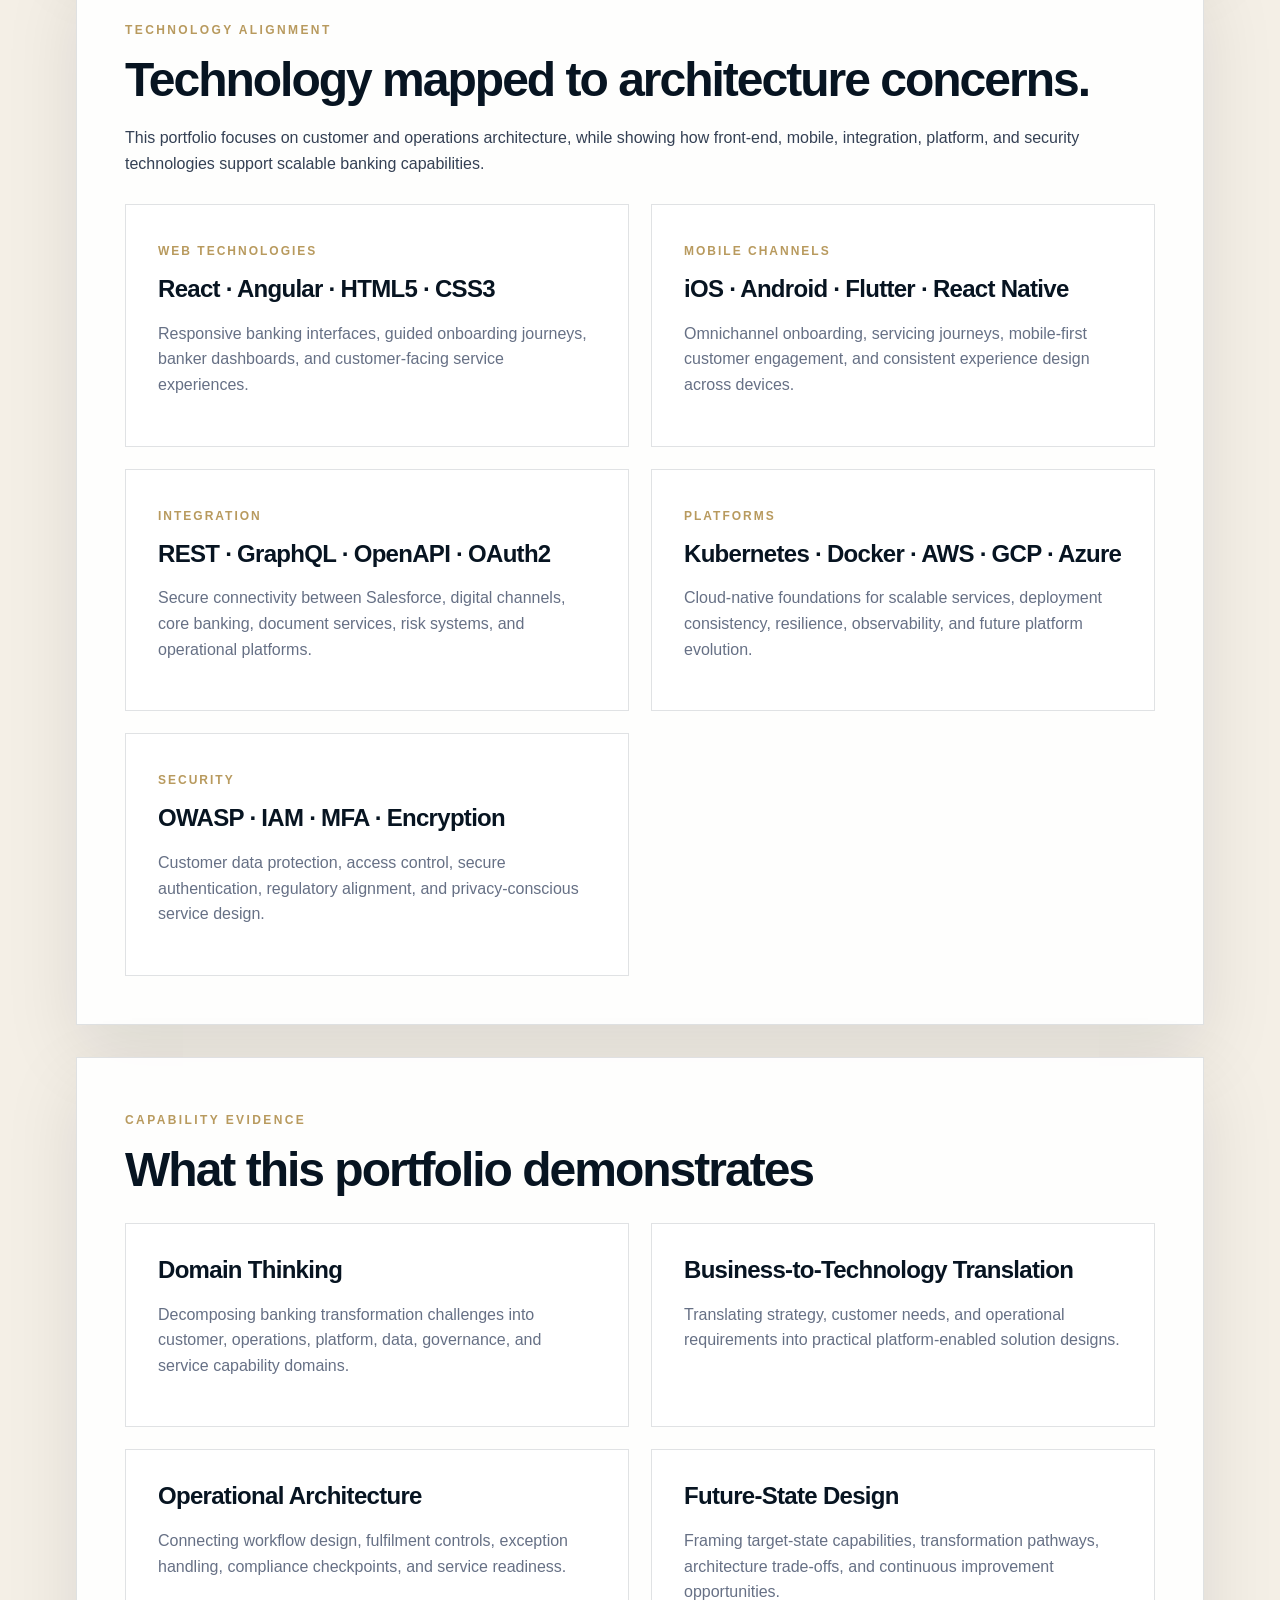
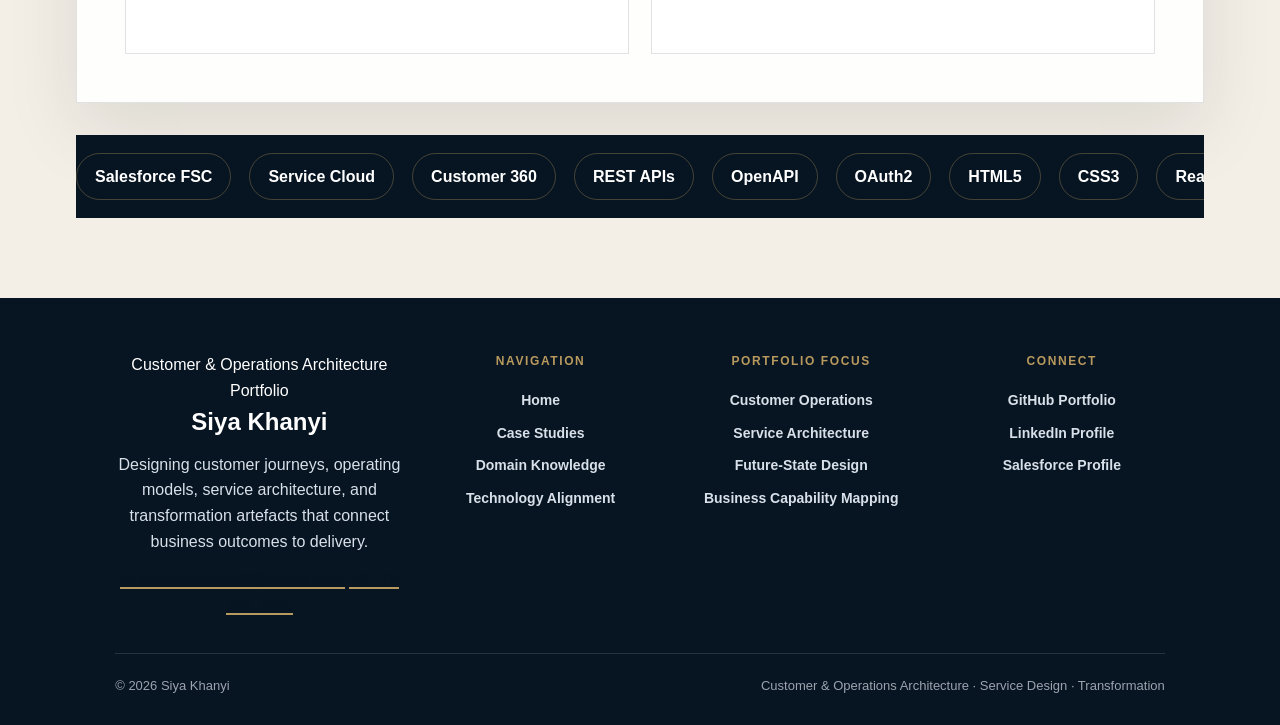
==== commit bd4498f8: "Update footer content and navigation links" ====
--- a/index.html
+++ b/index.html
@@ -268,49 +268,52 @@
 </main>
 
 <footer class="site-footer">
-  <div class="footer-grid">
+  <div class="footer-grid executive-footer-grid">
 
     <div class="footer-brand">
+      <span class="footer-kicker">Customer & Operations Architecture Portfolio</span>
+
       <h3>Siya Khanyi</h3>
-      <p>Customer & Operations Architecture Portfolio</p>
-      <p>
-        Information architecture, service design, operating model thinking,
-        and customer operations transformation.
-      </p>
+
+      <p>
+        Designing customer journeys, operating models, service architecture,
+        and transformation artefacts that connect business outcomes to delivery.
+      </p>
+
+      <div class="footer-contact">
+        <a href="mailto:khanevafunani03@gmail.com">khanevafunani03@gmail.com</a>
+        <a href="tel:+27787627085">+27 78 762 7085</a>
+      </div>
     </div>
 
     <div class="footer-column">
-      <h4>Portfolio</h4>
+      <h4>Navigation</h4>
       <a href="../index.html">Home</a>
-      <a href="../index.html#philosophy">Architecture Philosophy</a>
-      <a href="../index.html#domains">Architecture Domains</a>
       <a href="../index.html#case-studies">Case Studies</a>
+      <a href="../index.html#domains">Domain Knowledge</a>
       <a href="../index.html#technology-alignment">Technology Alignment</a>
     </div>
 
     <div class="footer-column">
-      <h4>Customer Onboarding</h4>
-      <a href="index.html">Case Study Home</a>
-      <a href="overview.html">Case Study Overview</a>
-      <a href="wealth-context.html">Universal Loan Wealth Context</a>
-      <a href="4. Domain Architecture Diagram .pdf">Domain Architecture Diagram</a>
-      <a href="5. Onboarding Solution Design .PNG">Solution Design</a>
-      <a href="6. Universal Loan onboarding Flow Chart.pdf">Onboarding Flow Chart</a>
+      <h4>Portfolio Focus</h4>
+      <a href="../index.html#domains">Customer Operations</a>
+      <a href="../index.html#domains">Service Architecture</a>
+      <a href="../index.html#domains">Future-State Design</a>
+      <a href="../index.html#domains">Business Capability Mapping</a>
     </div>
 
     <div class="footer-column">
-      <h4>Architecture Domains</h4>
-      <a href="../customer.servicing/">Customer Servicing</a>
-      <a href="../payments.operations/">Payments Operations</a>
-      <a href="../salesforce.banking.ecosystem/">Salesforce Banking Ecosystem</a>
-      <a href="../future.state.architecture/">Future State Architecture</a>
+      <h4>Connect</h4>
+      <a href="https://github.com/cKhanyi/customer-operations-transformation">GitHub Portfolio</a>
+      <a href="#">LinkedIn Profile</a>
+      <a href="#">Salesforce Profile</a>
     </div>
 
   </div>
 
   <div class="footer-bottom">
-    <span>© 2026 Customer & Operations Architecture Portfolio</span>
-    <span>Designed as an architecture knowledge base</span>
+    <span>© 2026 Siya Khanyi</span>
+    <span>Customer & Operations Architecture · Service Design · Transformation</span>
   </div>
 </footer>
 
--- a/style.css
+++ b/style.css
@@ -420,6 +420,479 @@
   font-weight: 900;
   margin-bottom: 14px;
 }
+.journey-board {
+  display: grid;
+  grid-template-columns: repeat(2, minmax(0, 1fr));
+  gap: 22px;
+  margin-top: 30px;
+}
+
+.journey-stage {
+  background: white;
+  border: 1px solid var(--line);
+  padding: 30px;
+  position: relative;
+  transition: 0.25s ease;
+}
+
+.journey-stage:hover {
+  transform: translateY(-6px);
+  border-color: var(--gold);
+  box-shadow: 0 22px 44px rgba(7,20,33,0.10);
+}
+
+.stage-number {
+  display: inline-grid;
+  place-items: center;
+  width: 46px;
+  height: 46px;
+  background: var(--ink);
+  color: var(--gold);
+  font-weight: 900;
+  margin-bottom: 22px;
+}
+
+.journey-stage h3 {
+  font-size: 24px;
+  line-height: 1.15;
+  margin: 0 0 16px;
+  color: var(--ink);
+}
+
+.journey-stage p {
+  color: var(--muted);
+}
+
+.journey-stage ul {
+  margin: 18px 0 0;
+  padding-left: 18px;
+  color: #344054;
+}
+
+.journey-stage li {
+  margin-bottom: 8px;
+}
+
+.modal {
+  position: fixed;
+  inset: 0;
+  background: rgba(7, 20, 33, 0.88);
+  backdrop-filter: blur(10px);
+  z-index: 3000;
+  display: none;
+  padding: 40px 20px;
+  overflow-y: auto;
+}
+
+.modal:target {
+  display: block;
+}
+
+.modal-content {
+  background: var(--paper);
+  max-width: 1180px;
+  margin: 0 auto;
+  padding: 48px;
+  position: relative;
+  box-shadow: 0 30px 80px rgba(0,0,0,0.35);
+}
+
+.modal-close {
+  position: sticky;
+  top: 0;
+  float: right;
+  width: 44px;
+  height: 44px;
+  background: var(--ink);
+  color: white;
+  border-radius: 50%;
+  display: grid;
+  place-items: center;
+  font-size: 28px;
+  text-decoration: none;
+  border-bottom: none;
+  z-index: 5;
+}
+
+.modal-close:hover {
+  background: var(--gold);
+  color: var(--ink);
+}
+
+.artefact-overlay-page {
+  min-height: 100vh;
+  background:
+    linear-gradient(rgba(7,20,33,0.84), rgba(7,20,33,0.84)),
+    var(--cream);
+  padding: 50px 24px;
+}
+
+.artefact-showcase {
+  max-width: 1180px;
+  margin: 0 auto;
+  background: var(--paper);
+  position: relative;
+  box-shadow: 0 34px 90px rgba(0,0,0,0.35);
+}
+
+.artefact-close {
+  position: fixed;
+  top: 26px;
+  right: 34px;
+  width: 46px;
+  height: 46px;
+  background: var(--ink);
+  color: white;
+  border-radius: 50%;
+  display: grid;
+  place-items: center;
+  font-size: 30px;
+  text-decoration: none;
+  border-bottom: none;
+  z-index: 8000;
+}
+
+.artefact-close:hover {
+  background: var(--gold);
+  color: var(--ink);
+}
+
+.artefact-hero {
+  padding: 70px 70px 40px;
+  background:
+    radial-gradient(circle at 90% 10%, rgba(184,154,94,0.22), transparent 26%),
+    linear-gradient(120deg, #071421, #102f4f);
+  color: white;
+}
+
+.artefact-hero h1 {
+  font-size: clamp(42px, 6vw, 76px);
+  line-height: 0.95;
+  letter-spacing: -3px;
+  margin: 0 0 24px;
+  max-width: 920px;
+}
+
+.artefact-hero p {
+  color: #d8e0ea;
+  max-width: 840px;
+  font-size: 19px;
+}
+
+.artefact-question {
+  margin: 0;
+  padding: 42px 70px;
+  background: var(--ink);
+  color: white;
+  border-top: 1px solid rgba(184,154,94,0.28);
+  border-bottom: 1px solid rgba(184,154,94,0.28);
+}
+
+.artefact-question span {
+  color: var(--gold);
+  text-transform: uppercase;
+  letter-spacing: 2px;
+  font-size: 12px;
+  font-weight: 900;
+}
+
+.artefact-question h2 {
+  color: white;
+  margin: 14px 0 0;
+  font-size: clamp(30px, 4vw, 48px);
+  line-height: 1.05;
+  letter-spacing: -1.6px;
+}
+
+.artefact-metrics {
+  display: grid;
+  grid-template-columns: repeat(3, 1fr);
+  border-bottom: 1px solid var(--line);
+}
+
+.artefact-metrics article {
+  padding: 34px;
+  text-align: center;
+  border-right: 1px solid var(--line);
+  background: white;
+}
+
+.artefact-metrics article:last-child {
+  border-right: none;
+}
+
+.artefact-metrics strong {
+  display: block;
+  color: var(--ink);
+  font-size: 42px;
+  line-height: 1;
+}
+
+.artefact-metrics span {
+  display: block;
+  margin-top: 10px;
+  color: var(--muted);
+  font-size: 12px;
+  font-weight: 900;
+  text-transform: uppercase;
+  letter-spacing: 1.6px;
+}
+
+.artefact-section {
+  padding: 60px 70px;
+}
+
+.focus-grid,
+.insight-grid {
+  display: grid;
+  grid-template-columns: repeat(4, 1fr);
+  gap: 18px;
+  margin-top: 26px;
+}
+
+.focus-card {
+  background: white;
+  border: 1px solid var(--line);
+  padding: 28px;
+  transition: 0.25s ease;
+}
+
+.focus-card:hover {
+  transform: translateY(-6px);
+  border-color: var(--gold);
+  box-shadow: 0 22px 44px rgba(7,20,33,0.10);
+}
+
+.focus-symbol {
+  width: 46px;
+  height: 46px;
+  background: var(--ink);
+  color: var(--gold);
+  display: grid;
+  place-items: center;
+  font-weight: 900;
+  margin-bottom: 22px;
+}
+
+.focus-card h3 {
+  margin: 0 0 14px;
+  color: var(--ink);
+  font-size: 20px;
+  line-height: 1.15;
+}
+
+.focus-card p {
+  color: var(--muted);
+  font-size: 14px;
+}
+
+.journey-progress-premium {
+  height: 10px;
+  background: #e8edf3;
+  overflow: hidden;
+  margin: 26px 0 34px;
+}
+
+.journey-progress-premium div {
+  height: 100%;
+  width: 12.5%;
+  background: var(--gold);
+  transition: width 0.35s ease;
+}
+
+.journey-timeline {
+  display: grid;
+  grid-template-columns: repeat(4, 1fr);
+  gap: 16px;
+}
+
+.timeline-step {
+  border: 1px solid var(--line);
+  background: white;
+  text-align: left;
+  padding: 24px;
+  cursor: pointer;
+  transition: 0.25s ease;
+}
+
+.timeline-step:hover,
+.timeline-step.active {
+  border-color: var(--gold);
+  background: #fffaf2;
+  transform: translateY(-4px);
+}
+
+.timeline-step span {
+  width: 42px;
+  height: 42px;
+  background: var(--ink);
+  color: var(--gold);
+  display: grid;
+  place-items: center;
+  font-weight: 900;
+  margin-bottom: 18px;
+}
+
+.timeline-step.active span {
+  background: var(--gold);
+  color: var(--ink);
+}
+
+.timeline-step h3 {
+  margin: 0 0 10px;
+  color: var(--ink);
+  font-size: 18px;
+  line-height: 1.15;
+}
+
+.timeline-step p {
+  margin: 0;
+  color: var(--muted);
+  font-size: 14px;
+}
+
+.architecture-insight {
+  margin-top: 28px;
+  padding: 26px;
+  background: var(--ink);
+  border-left: 6px solid var(--gold);
+}
+
+.architecture-insight span {
+  color: var(--gold);
+  text-transform: uppercase;
+  letter-spacing: 1.8px;
+  font-size: 12px;
+  font-weight: 900;
+}
+
+.architecture-insight p {
+  color: white;
+  margin: 10px 0 0;
+  font-size: 17px;
+}
+
+.dark-artefact-band {
+  background: var(--ink);
+  color: white;
+}
+
+.dark-artefact-band h2 {
+  color: white;
+}
+
+.insight-grid article {
+  border: 1px solid rgba(184,154,94,0.38);
+  padding: 20px;
+  color: white;
+  font-weight: 900;
+  background: rgba(255,255,255,0.04);
+}
+
+@media (max-width: 980px) {
+  .focus-grid,
+  .insight-grid,
+  .journey-timeline {
+    grid-template-columns: repeat(2, 1fr);
+  }
+
+  .artefact-hero,
+  .artefact-question,
+  .artefact-section {
+    padding: 42px 30px;
+  }
+}
+
+@media (max-width: 640px) {
+  .artefact-metrics,
+  .focus-grid,
+  .insight-grid,
+  .journey-timeline {
+    grid-template-columns: 1fr;
+  }
+}
+
+@media (max-width: 860px) {
+  .journey-board {
+    grid-template-columns: 1fr;
+  }
+}
+
+.journey-summary {
+  display: grid;
+  grid-template-columns: repeat(3, 1fr);
+  gap: 14px;
+  margin: 28px 0;
+}
+
+.journey-summary div {
+  background: #f3f5f8;
+  border: 1px solid var(--line);
+  padding: 18px;
+  text-align: center;
+}
+
+.journey-summary strong {
+  display: block;
+  font-size: 28px;
+  color: var(--ink);
+}
+
+.journey-summary span {
+  font-size: 12px;
+  font-weight: 900;
+  color: var(--muted);
+  text-transform: uppercase;
+  letter-spacing: 1px;
+}
+
+.journey-progress {
+  height: 8px;
+  background: #e8edf3;
+  border-radius: 999px;
+  overflow: hidden;
+  margin: 20px 0 26px;
+}
+
+.journey-progress div {
+  height: 100%;
+  width: 12.5%;
+  background: var(--gold);
+  transition: width 0.35s ease;
+}
+
+.journey-row {
+  width: 100%;
+  background: transparent;
+  border: none;
+  text-align: left;
+  cursor: pointer;
+  display: grid;
+  grid-template-columns: 48px 1fr;
+  gap: 16px;
+  padding: 12px;
+  border-radius: 14px;
+  transition: 0.25s ease;
+}
+
+.journey-row:hover,
+.journey-row.active {
+  background: #f3f5f8;
+}
+
+.journey-row.active span {
+  background: var(--gold);
+  color: var(--ink);
+}
+
+.journey-insight {
+  margin-top: 24px;
+  padding: 18px;
+  border-left: 4px solid var(--gold);
+  background: #fffaf2;
+  color: #344054;
+  font-size: 14px;
+}
 
 /* MARQUEE */
 .marquee {
@@ -429,7 +902,79 @@
   margin: 0 auto 36px;
   max-width: 1180px;
 }
-
+.site-footer {
+  background: var(--ink);
+  color: white;
+  padding: 54px 9% 28px;
+  margin-top: 60px;
+}
+
+.footer-grid {
+  display: grid;
+  grid-template-columns: 1.4fr 1fr 1.2fr 1fr;
+  gap: 34px;
+  max-width: 1180px;
+  margin: 0 auto;
+}
+
+.footer-brand h3 {
+  margin: 0 0 10px;
+  font-size: 24px;
+  color: white;
+}
+
+.footer-brand p {
+  color: #d8e0ea;
+  margin: 0 0 12px;
+}
+
+.footer-column {
+  display: flex;
+  flex-direction: column;
+  gap: 10px;
+}
+
+.footer-column h4 {
+  color: var(--gold);
+  text-transform: uppercase;
+  letter-spacing: 1.6px;
+  font-size: 12px;
+  margin: 0 0 8px;
+}
+
+.footer-column a {
+  color: #d8e0ea;
+  text-decoration: none;
+  border-bottom: none;
+  font-weight: 700;
+  font-size: 14px;
+}
+
+.footer-column a:hover {
+  color: var(--gold);
+}
+
+.footer-bottom {
+  max-width: 1180px;
+  margin: 36px auto 0;
+  padding-top: 22px;
+  border-top: 1px solid rgba(255,255,255,0.12);
+  display: flex;
+  justify-content: space-between;
+  gap: 16px;
+  color: #9ca3af;
+  font-size: 13px;
+}
+
+@media (max-width: 860px) {
+  .footer-grid {
+    grid-template-columns: 1fr;
+  }
+
+  .footer-bottom {
+    flex-direction: column;
+  }
+}
 .marquee-track {
   display: flex;
   gap: 18px;
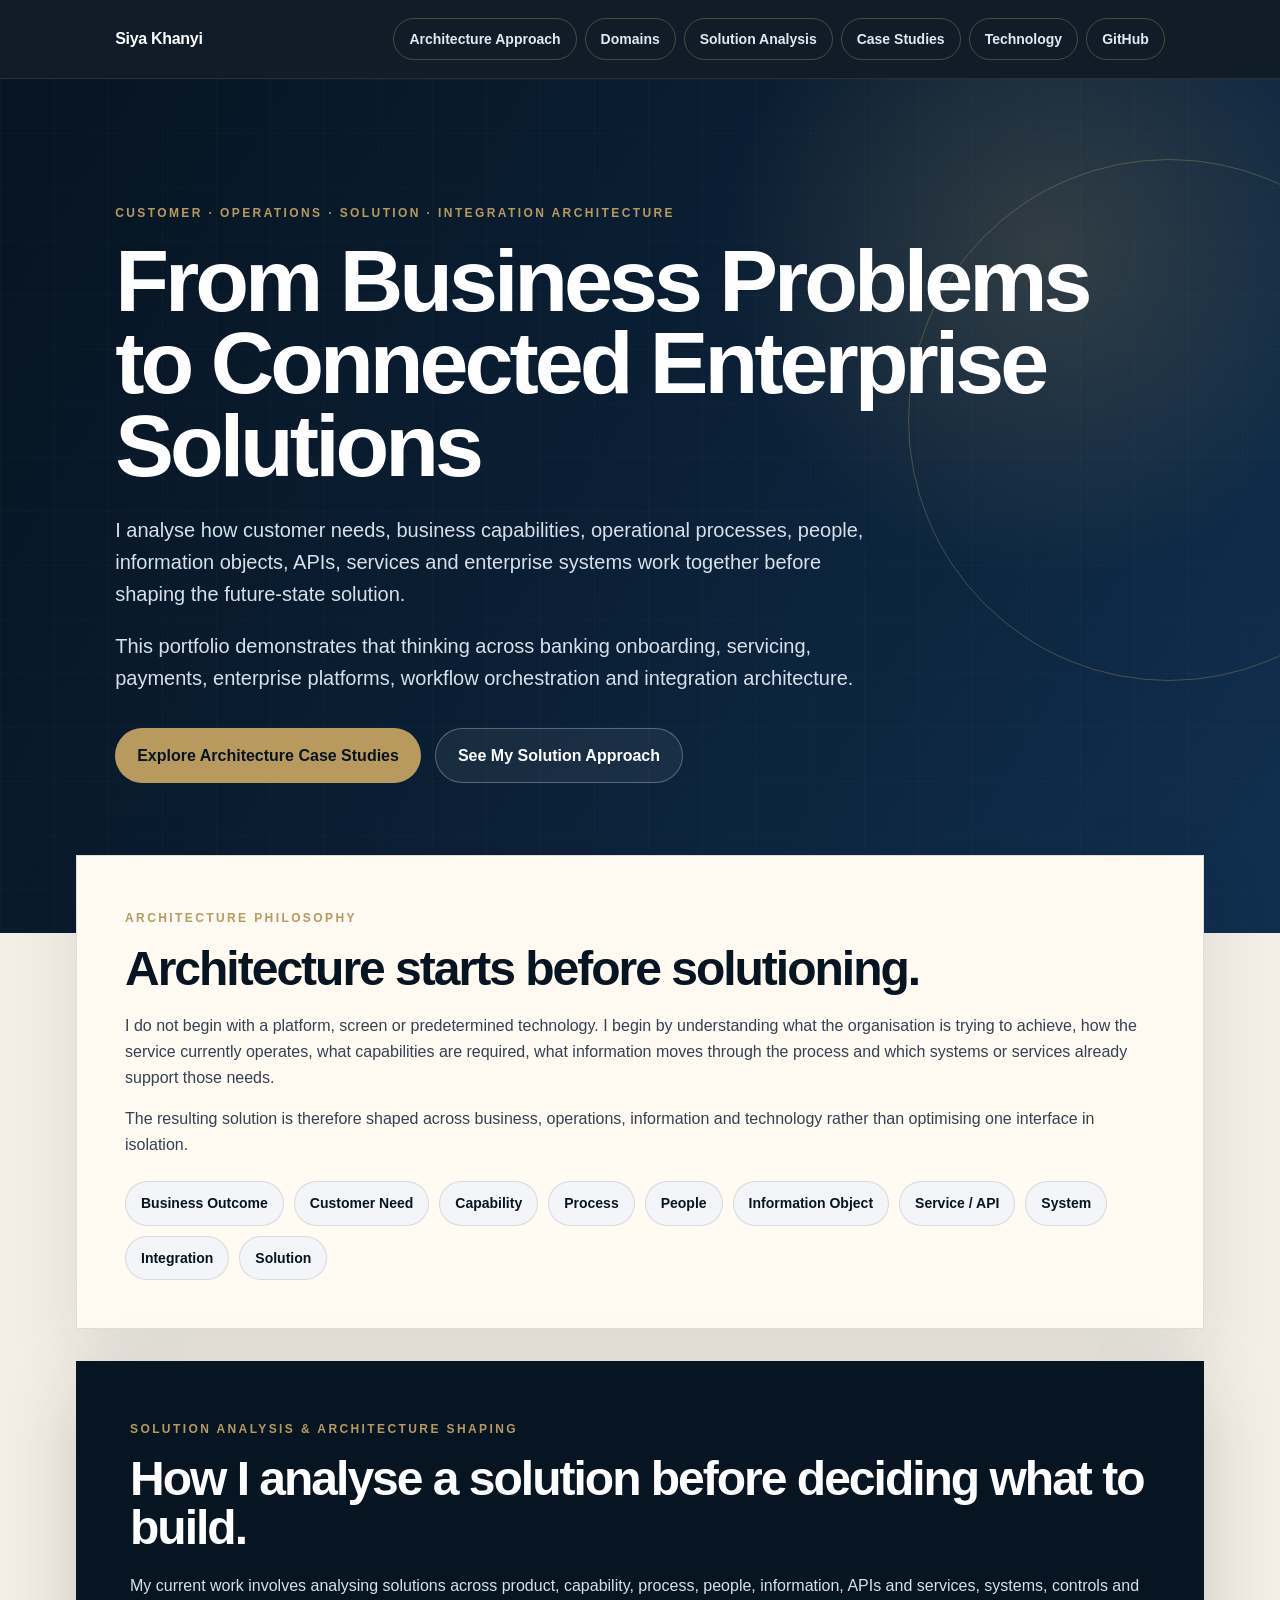
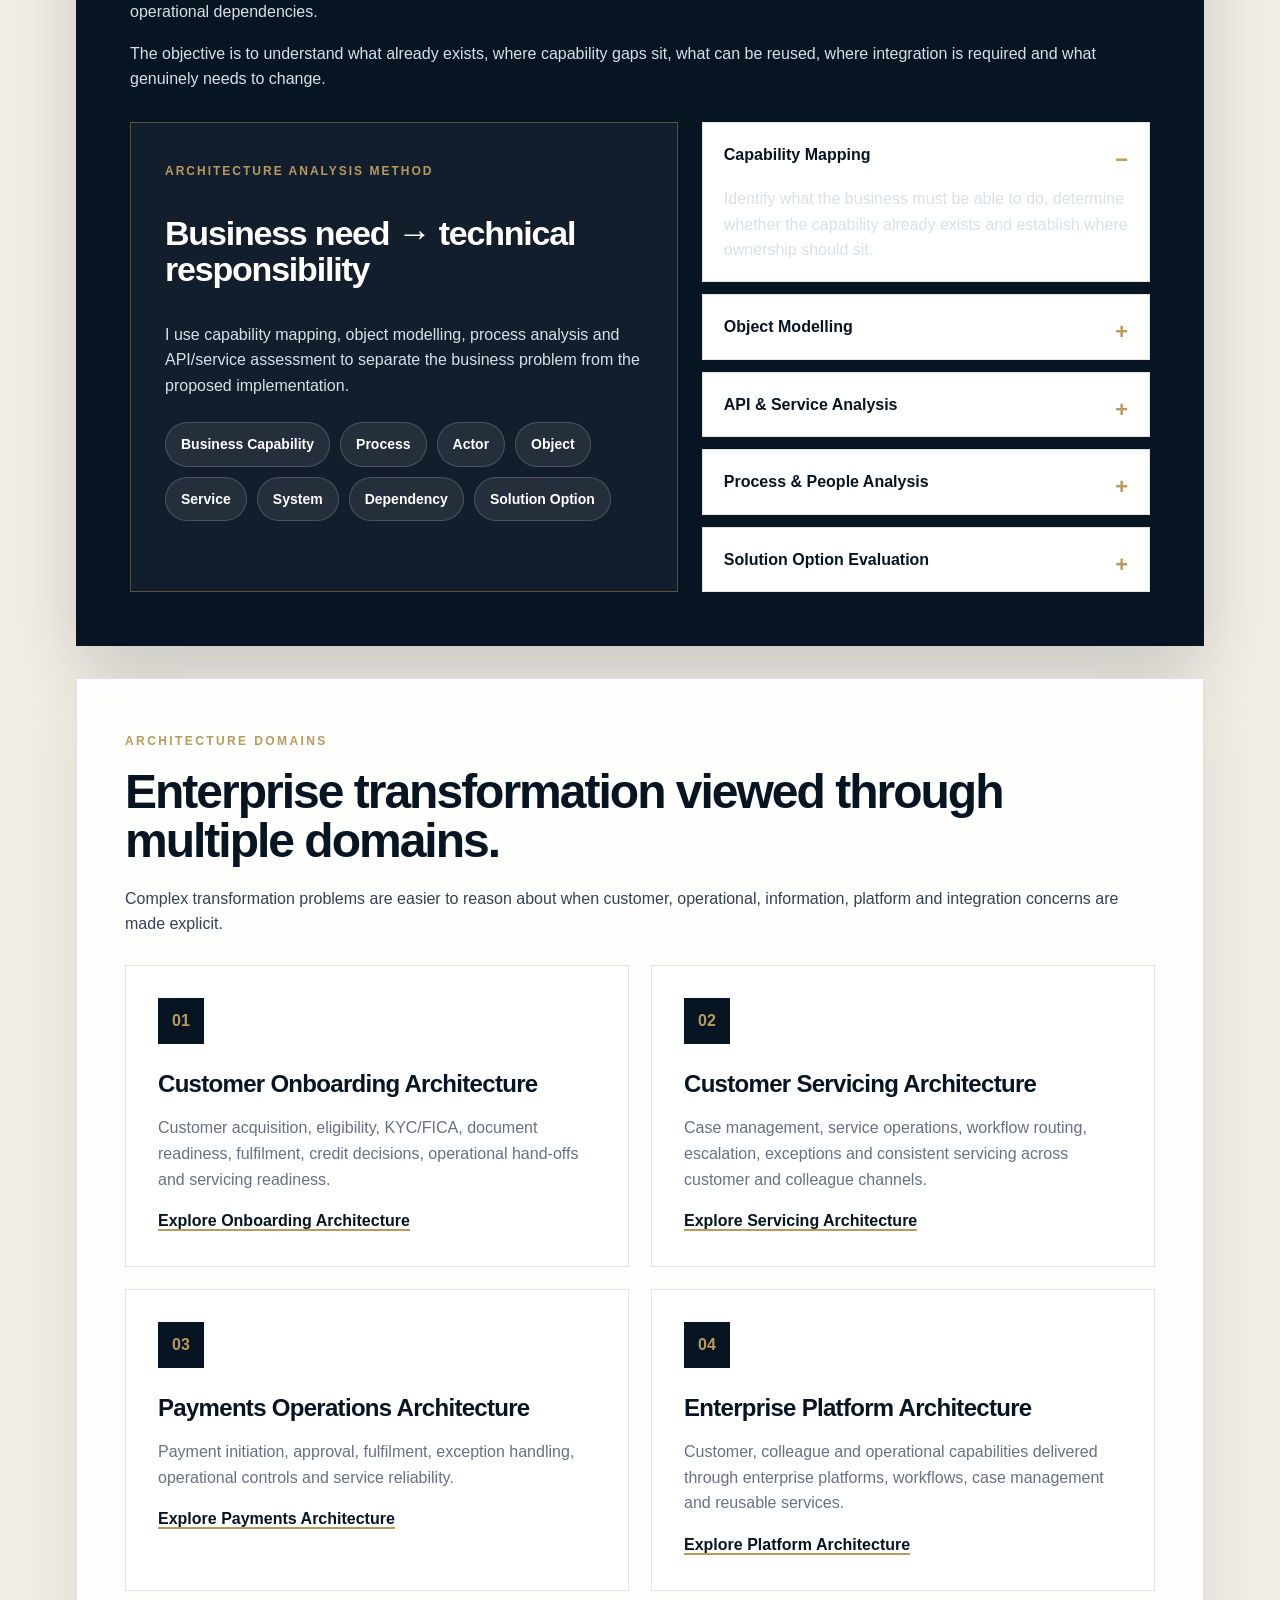
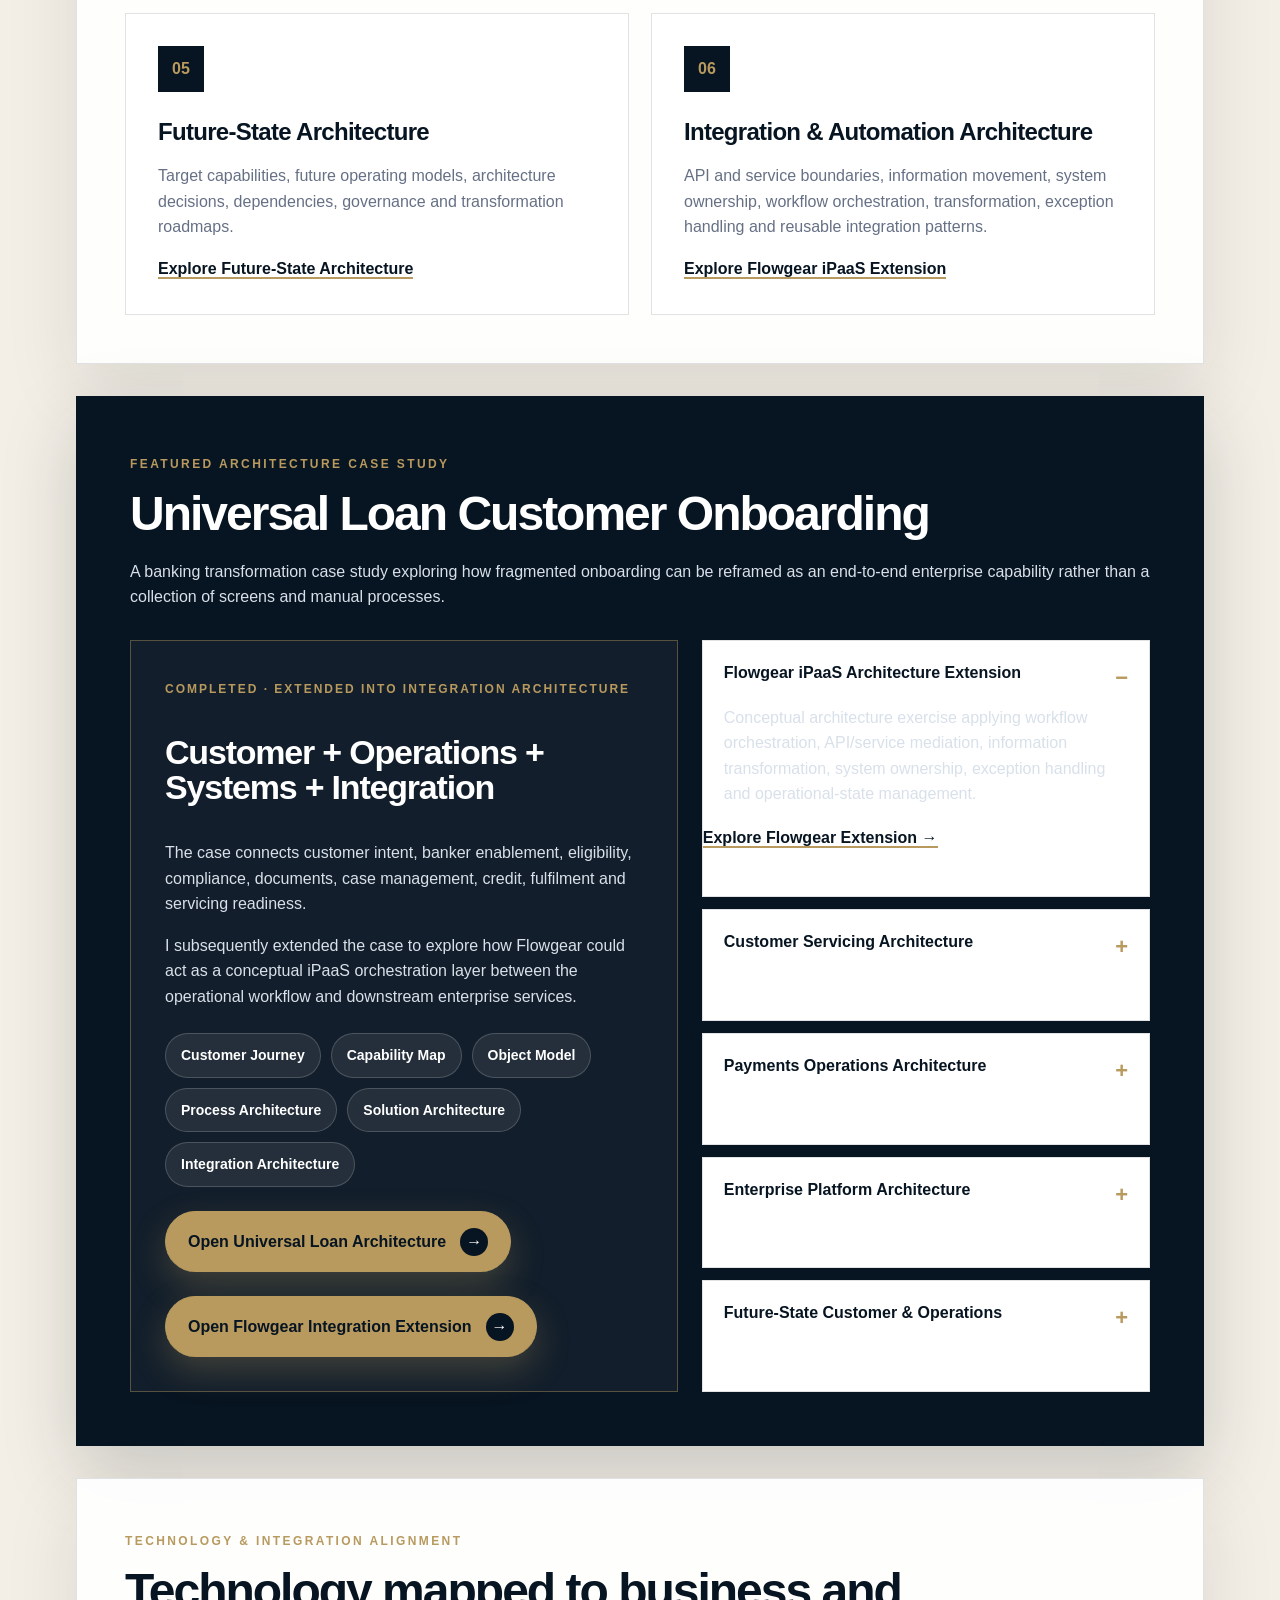
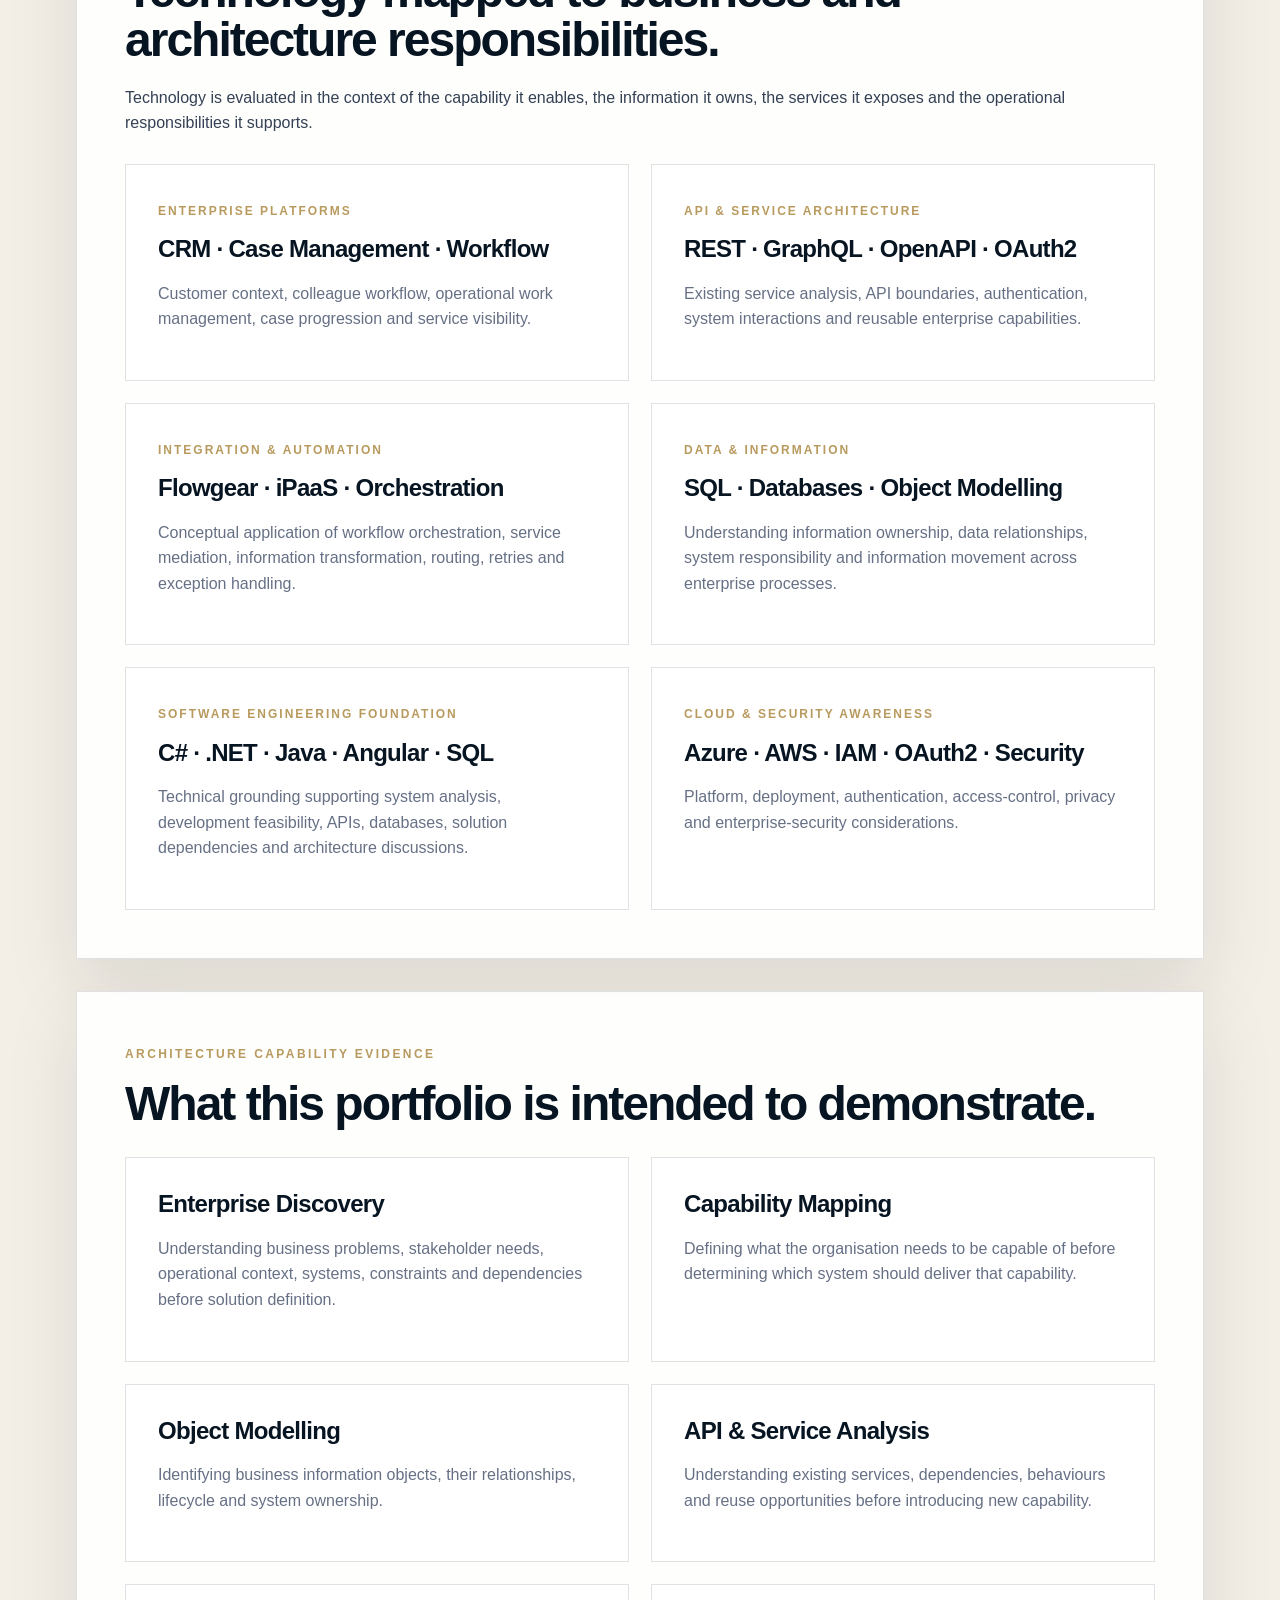
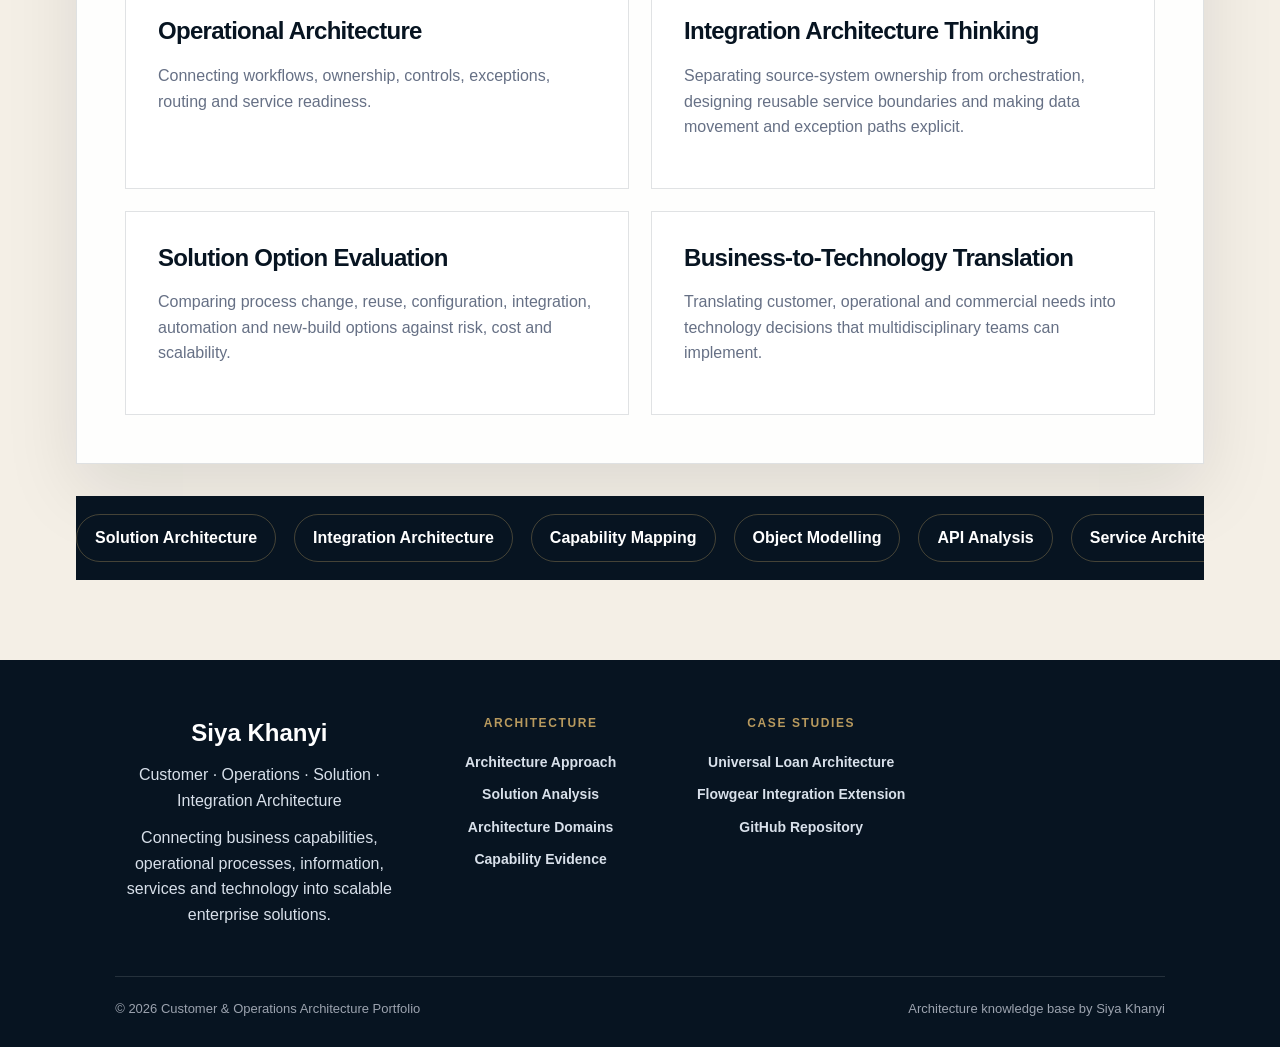
==== commit 4eb63805: "Revise HTML structure and content for SEO and UX Updated the title and meta description for better c" ====
--- a/index.html
+++ b/index.html
@@ -1,321 +1,1312 @@
 <!DOCTYPE html>
 <html lang="en">
+
 <head>
-  <title>Customer & Operations Architecture Portfolio</title>
   <meta charset="UTF-8">
+
   <meta name="viewport" content="width=device-width, initial-scale=1.0">
-  <meta name="description" content="Customer and Operations Architecture Portfolio focused on banking transformation, Salesforce-enabled ecosystems, service design, customer onboarding, operations, and future-state architecture.">
+
+  <title>
+    Siya Khanyi | Customer, Operations, Solution & Integration Architecture
+  </title>
+
+  <meta
+    name="description"
+    content="Architecture portfolio by Siya Khanyi demonstrating customer operations transformation, capability mapping, object modelling, API and service analysis, solution architecture, integration architecture, workflow orchestration and future-state banking design."
+  >
+
+  <meta
+    name="keywords"
+    content="Solution Architecture, Integration Architecture, Customer Operations, Capability Mapping, Object Modelling, API Analysis, Service Architecture, Workflow Orchestration, Banking Transformation, Flowgear, iPaaS"
+  >
+
   <link rel="stylesheet" href="./style.css?v=7">
 </head>
 
+
 <body>
 
+
+<!-- ============================================================
+GLOBAL NAVIGATION
+Customer | Operations | Solution | Integration Architecture
+============================================================ -->
+
 <nav class="navbar">
-  <div class="nav-brand">Siya Khanyi</div>
+
+  <div class="nav-brand">
+    Siya Khanyi
+  </div>
 
   <div class="nav-links">
-    <a href="#philosophy">Philosophy</a>
-    <a href="#domains">Domains</a>
-    <a href="#case-studies">Case Studies</a>
-    <a href="#technology-alignment">Technology</a>
-    <a href="https://github.com/cKhanyi/customer-operations-transformation">GitHub</a>
+
+    <a href="#architecture-philosophy">
+      Architecture Approach
+    </a>
+
+    <a href="#architecture-domains">
+      Domains
+    </a>
+
+    <a href="#solution-analysis">
+      Solution Analysis
+    </a>
+
+    <a href="#case-studies">
+      Case Studies
+    </a>
+
+    <a href="#technology-integration">
+      Technology
+    </a>
+
+    <a href="https://github.com/cKhanyi/customer-operations-transformation">
+      GitHub
+    </a>
+
   </div>
+
 </nav>
 
+
+
+<!-- ============================================================
+HERO
+Explicit professional positioning
+============================================================ -->
+
 <header class="hero">
+
   <div class="hero-inner">
-    <span class="eyebrow">Architecture Portfolio</span>
-
-    <h1>Customer & Operations Architecture Portfolio</h1>
+
+    <span class="eyebrow">
+      Customer · Operations · Solution · Integration Architecture
+    </span>
+
+    <h1>
+      From Business Problems to Connected Enterprise Solutions
+    </h1>
 
     <p>
-      Banking transformation portfolio focused on customer journeys, operational capabilities,
-      Salesforce-enabled ecosystems, service architecture, capability mapping, and future-state design.
+      I analyse how customer needs, business capabilities,
+      operational processes, people, information objects,
+      APIs, services and enterprise systems work together
+      before shaping the future-state solution.
     </p>
 
+    <p>
+      This portfolio demonstrates that thinking across
+      banking onboarding, servicing, payments,
+      enterprise platforms, workflow orchestration
+      and integration architecture.
+    </p>
+
     <div class="hero-actions">
-      <a class="button primary" href="#case-studies">Explore Case Studies</a>
+
+      <a
+        class="button primary"
+        href="#case-studies"
+      >
+        Explore Architecture Case Studies
+      </a>
+
+      <a
+        class="button secondary"
+        href="#solution-analysis"
+      >
+        See My Solution Approach
+      </a>
+
     </div>
+
   </div>
+
 </header>
 
+
+
 <main>
 
-<section class="panel intro-panel" id="philosophy">
-  <span class="section-kicker">Architecture Philosophy</span>
-  <h2>From customer need to operational capability.</h2>
+
+<!-- ============================================================
+ARCHITECTURE PHILOSOPHY
+Business → Capability → Object → Service → System → Integration
+============================================================ -->
+
+<section
+  class="panel intro-panel"
+  id="architecture-philosophy"
+  aria-labelledby="architecture-philosophy-heading"
+>
+
+  <span class="section-kicker">
+    Architecture Philosophy
+  </span>
+
+  <h2 id="architecture-philosophy-heading">
+    Architecture starts before solutioning.
+  </h2>
 
   <p>
-    I approach transformation by connecting customer needs, operational workflows,
-    business capabilities, technology enablement, governance, and measurable business outcomes.
+    I do not begin with a platform, screen or predetermined technology.
+    I begin by understanding what the organisation is trying to achieve,
+    how the service currently operates, what capabilities are required,
+    what information moves through the process
+    and which systems or services already support those needs.
   </p>
 
+  <p>
+    The resulting solution is therefore shaped across
+    business, operations, information and technology
+    rather than optimising one interface in isolation.
+  </p>
+
+
   <div class="flow">
-    <span>Customer Need</span>
-    <span>Journey</span>
-    <span>Operations</span>
-    <span>Capability</span>
-    <span>Platform</span>
-    <span>Governance</span>
-    <span>Outcome</span>
+
+    <span>
+      Business Outcome
+    </span>
+
+    <span>
+      Customer Need
+    </span>
+
+    <span>
+      Capability
+    </span>
+
+    <span>
+      Process
+    </span>
+
+    <span>
+      People
+    </span>
+
+    <span>
+      Information Object
+    </span>
+
+    <span>
+      Service / API
+    </span>
+
+    <span>
+      System
+    </span>
+
+    <span>
+      Integration
+    </span>
+
+    <span>
+      Solution
+    </span>
+
   </div>
+
 </section>
 
-<section class="panel" id="domains">
-  <span class="section-kicker">Domain Views</span>
-  <h2>Architecture domains</h2>
+
+
+<!-- ============================================================
+SOLUTION ANALYSIS
+Explicit evidence of architecture-adjacent work
+============================================================ -->
+
+<section
+  class="case-section"
+  id="solution-analysis"
+  aria-labelledby="solution-analysis-heading"
+>
+
+  <div class="case-copy">
+
+    <span class="section-kicker gold">
+      Solution Analysis & Architecture Shaping
+    </span>
+
+    <h2 id="solution-analysis-heading">
+      How I analyse a solution before deciding what to build.
+    </h2>
+
+    <p>
+      My current work involves analysing solutions across
+      product, capability, process, people, information,
+      APIs and services, systems, controls and operational dependencies.
+    </p>
+
+    <p>
+      The objective is to understand what already exists,
+      where capability gaps sit,
+      what can be reused,
+      where integration is required
+      and what genuinely needs to change.
+    </p>
+
+  </div>
+
+
+  <div class="case-layout">
+
+
+    <article class="featured-case">
+
+      <span class="case-status">
+        Architecture Analysis Method
+      </span>
+
+      <h3>
+        Business need → technical responsibility
+      </h3>
+
+      <p>
+        I use capability mapping, object modelling,
+        process analysis and API/service assessment
+        to separate the business problem from the proposed implementation.
+      </p>
+
+
+      <div class="flow dark-flow">
+
+        <span>
+          Business Capability
+        </span>
+
+        <span>
+          Process
+        </span>
+
+        <span>
+          Actor
+        </span>
+
+        <span>
+          Object
+        </span>
+
+        <span>
+          Service
+        </span>
+
+        <span>
+          System
+        </span>
+
+        <span>
+          Dependency
+        </span>
+
+        <span>
+          Solution Option
+        </span>
+
+      </div>
+
+    </article>
+
+
+
+    <div class="roadmap">
+
+
+      <details open>
+
+        <summary>
+          Capability Mapping
+        </summary>
+
+        <p>
+          Identify what the business must be able to do,
+          determine whether the capability already exists
+          and establish where ownership should sit.
+        </p>
+
+      </details>
+
+
+
+      <details>
+
+        <summary>
+          Object Modelling
+        </summary>
+
+        <p>
+          Model the information entities involved,
+          their relationships,
+          lifecycle and ownership
+          before mapping them to systems.
+        </p>
+
+      </details>
+
+
+
+      <details>
+
+        <summary>
+          API & Service Analysis
+        </summary>
+
+        <p>
+          Review existing APIs, services and platform capabilities
+          to determine behaviour, dependencies,
+          reuse opportunities and capability gaps.
+        </p>
+
+      </details>
+
+
+
+      <details>
+
+        <summary>
+          Process & People Analysis
+        </summary>
+
+        <p>
+          Understand who performs the work,
+          where hand-offs occur,
+          where decisions are made
+          and where operational friction is created.
+        </p>
+
+      </details>
+
+
+
+      <details>
+
+        <summary>
+          Solution Option Evaluation
+        </summary>
+
+        <p>
+          Determine whether the appropriate response is
+          process change, capability reuse,
+          platform configuration,
+          service reuse,
+          integration,
+          automation,
+          new technical capability
+          or a combination of these.
+        </p>
+
+      </details>
+
+
+    </div>
+
+  </div>
+
+</section>
+
+
+
+<!-- ============================================================
+ARCHITECTURE DOMAINS
+============================================================ -->
+
+<section
+  class="panel"
+  id="architecture-domains"
+  aria-labelledby="architecture-domains-heading"
+>
+
+  <span class="section-kicker">
+    Architecture Domains
+  </span>
+
+  <h2 id="architecture-domains-heading">
+    Enterprise transformation viewed through multiple domains.
+  </h2>
+
+  <p>
+    Complex transformation problems are easier to reason about
+    when customer, operational, information,
+    platform and integration concerns are made explicit.
+  </p>
+
 
   <div class="domain-grid">
 
+
     <article class="domain-card">
-      <span class="number">01</span>
-      <h3>Customer Onboarding Architecture</h3>
-      <p>
-        Designing onboarding capabilities that connect customer experience,
-        compliance, operations, fulfilment controls, and servicing readiness.
-      </p>
-      <a href="customer-onboarding/">View Domain</a>
-    </article>
+
+      <span class="number">
+        01
+      </span>
+
+      <h3>
+        Customer Onboarding Architecture
+      </h3>
+
+      <p>
+        Customer acquisition, eligibility,
+        KYC/FICA, document readiness,
+        fulfilment, credit decisions,
+        operational hand-offs and servicing readiness.
+      </p>
+
+      <a href="customer-onboarding/">
+        Explore Onboarding Architecture
+      </a>
+
+    </article>
+
+
 
     <article class="domain-card">
-      <span class="number">02</span>
-      <h3>Customer Servicing Architecture</h3>
-      <p>
-        Operational workflow, case management, service architecture, and customer support
-        design across assisted and digital channels.
-      </p>
-      <a href="customer.servicing/">View Domain</a>
-    </article>
+
+      <span class="number">
+        02
+      </span>
+
+      <h3>
+        Customer Servicing Architecture
+      </h3>
+
+      <p>
+        Case management, service operations,
+        workflow routing, escalation,
+        exceptions and consistent servicing
+        across customer and colleague channels.
+      </p>
+
+      <a href="customer.servicing/">
+        Explore Servicing Architecture
+      </a>
+
+    </article>
+
+
 
     <article class="domain-card">
-      <span class="number">03</span>
-      <h3>Payments Operations Architecture</h3>
-      <p>
-        Payments fulfilment, approval workflows, exception handling, controls,
-        operational governance, and service reliability.
-      </p>
-      <a href="payments.operations/">View Domain</a>
-    </article>
+
+      <span class="number">
+        03
+      </span>
+
+      <h3>
+        Payments Operations Architecture
+      </h3>
+
+      <p>
+        Payment initiation, approval,
+        fulfilment, exception handling,
+        operational controls
+        and service reliability.
+      </p>
+
+      <a href="payments.operations/">
+        Explore Payments Architecture
+      </a>
+
+    </article>
+
+
 
     <article class="domain-card">
-      <span class="number">04</span>
-      <h3>Salesforce Banking Ecosystem</h3>
-      <p>
-        Customer and operations capability architecture across Salesforce-enabled
-        banking environments, journeys, workflows, and platform capabilities.
-      </p>
-      <a href="salesforce.banking.ecosystem/">View Domain</a>
-    </article>
+
+      <span class="number">
+        04
+      </span>
+
+      <h3>
+        Enterprise Platform Architecture
+      </h3>
+
+      <p>
+        Customer, colleague and operational capabilities
+        delivered through enterprise platforms,
+        workflows, case management
+        and reusable services.
+      </p>
+
+      <a href="salesforce.banking.ecosystem/">
+        Explore Platform Architecture
+      </a>
+
+    </article>
+
+
 
     <article class="domain-card">
-      <span class="number">05</span>
-      <h3>Future State Architecture</h3>
-      <p>
-        Capability-led target-state architecture, operating model design,
-        governance thinking, and transformation roadmaps.
-      </p>
-      <a href="future.state.architecture/">View Domain</a>
-    </article>
+
+      <span class="number">
+        05
+      </span>
+
+      <h3>
+        Future-State Architecture
+      </h3>
+
+      <p>
+        Target capabilities,
+        future operating models,
+        architecture decisions,
+        dependencies,
+        governance and transformation roadmaps.
+      </p>
+
+      <a href="future.state.architecture/">
+        Explore Future-State Architecture
+      </a>
+
+    </article>
+
+
+
+    <article class="domain-card">
+
+      <span class="number">
+        06
+      </span>
+
+      <h3>
+        Integration & Automation Architecture
+      </h3>
+
+      <p>
+        API and service boundaries,
+        information movement,
+        system ownership,
+        workflow orchestration,
+        transformation,
+        exception handling
+        and reusable integration patterns.
+      </p>
+
+      <a href="customer-onboarding/flowgear-integration-extension.html">
+        Explore Flowgear iPaaS Extension
+      </a>
+
+    </article>
+
 
   </div>
+
 </section>
 
-<section class="case-section" id="case-studies">
+
+
+<!-- ============================================================
+FEATURED CASE STUDY
+UNIVERSAL LOAN + FLOWGEAR
+============================================================ -->
+
+<section
+  class="case-section"
+  id="case-studies"
+  aria-labelledby="case-studies-heading"
+>
+
   <div class="case-copy">
-    <span class="section-kicker gold">Case Study Portfolio</span>
-    <h2>Customer & Operations Architecture Case Studies</h2>
+
+    <span class="section-kicker gold">
+      Featured Architecture Case Study
+    </span>
+
+    <h2 id="case-studies-heading">
+      Universal Loan Customer Onboarding
+    </h2>
+
     <p>
-      A growing portfolio of architecture case studies showing how customer journeys,
-      operational workflows, Salesforce capabilities, controls, and future-state design
-      connect into scalable banking capabilities.
+      A banking transformation case study exploring
+      how fragmented onboarding can be reframed
+      as an end-to-end enterprise capability
+      rather than a collection of screens and manual processes.
     </p>
+
   </div>
 
+
   <div class="case-layout">
+
+
     <article class="featured-case">
-      <span class="case-status">Featured · Completed</span>
-      <h3>Universal Loan Customer Onboarding</h3>
-
-      <p>
-        Explores how a fragmented lending onboarding process can be redesigned as an
-        end-to-end banking capability connecting customer intent, banker enablement,
-        Salesforce case management, fulfilment controls, compliance requirements,
-        credit exceptions, and servicing readiness.
-      </p>
+
+      <span class="case-status">
+        Completed · Extended into Integration Architecture
+      </span>
+
+      <h3>
+        Customer + Operations + Systems + Integration
+      </h3>
+
+      <p>
+        The case connects customer intent,
+        banker enablement,
+        eligibility,
+        compliance,
+        documents,
+        case management,
+        credit,
+        fulfilment
+        and servicing readiness.
+      </p>
+
+      <p>
+        I subsequently extended the case
+        to explore how Flowgear could act
+        as a conceptual iPaaS orchestration layer
+        between the operational workflow
+        and downstream enterprise services.
+      </p>
+
 
       <div class="flow dark-flow">
-        <span>Customer Journey</span>
-        <span>Capability Map</span>
-        <span>Domain Architecture</span>
-        <span>Solution Architecture</span>
-        <span>Architecture Decisions</span>
+
+        <span>
+          Customer Journey
+        </span>
+
+        <span>
+          Capability Map
+        </span>
+
+        <span>
+          Object Model
+        </span>
+
+        <span>
+          Process Architecture
+        </span>
+
+        <span>
+          Solution Architecture
+        </span>
+
+        <span>
+          Integration Architecture
+        </span>
+
       </div>
-<a class="case-cta" href="customer-onboarding/index.html">
-  Open the Architecture Case Study
-  <span>→</span>
-</a>
-    </article>
+
+
+      <a
+        class="case-cta"
+        href="customer-onboarding/index.html"
+      >
+        Open Universal Loan Architecture
+        <span>→</span>
+      </a>
+
+
+      <a
+        class="case-cta"
+        href="customer-onboarding/flowgear-integration-extension.html"
+      >
+        Open Flowgear Integration Extension
+        <span>→</span>
+      </a>
+
+    </article>
+
+
 
     <div class="roadmap">
+
+
+      <details open>
+
+        <summary>
+          Flowgear iPaaS Architecture Extension
+        </summary>
+
+        <p>
+          Conceptual architecture exercise
+          applying workflow orchestration,
+          API/service mediation,
+          information transformation,
+          system ownership,
+          exception handling
+          and operational-state management.
+        </p>
+
+        <a href="customer-onboarding/flowgear-integration-extension.html">
+          Explore Flowgear Extension →
+        </a>
+
+      </details>
+
+
+
       <details>
-        <summary>02 · Customer Servicing Architecture</summary>
-        <p>Service operations, case management, customer support workflows, routing, escalation, and consistent servicing across channels.</p>
-        <span class="coming-soon">Coming soon</span>
+
+        <summary>
+          Customer Servicing Architecture
+        </summary>
+
+        <p>
+          Case management,
+          operational routing,
+          escalation,
+          service consistency
+          and customer support workflows.
+        </p>
+
+        <span class="coming-soon">
+          Coming soon
+        </span>
+
       </details>
 
+
+
       <details>
-        <summary>03 · Payments Operations Architecture</summary>
-        <p>Payment instruction processing, approval workflows, exception handling, operational controls, service impacts, and governance requirements.</p>
-        <span class="coming-soon">Coming soon</span>
+
+        <summary>
+          Payments Operations Architecture
+        </summary>
+
+        <p>
+          Payment processing,
+          approvals,
+          exceptions,
+          controls
+          and operational service reliability.
+        </p>
+
+        <span class="coming-soon">
+          Coming soon
+        </span>
+
       </details>
 
+
+
       <details>
-        <summary>04 · Salesforce Banking Ecosystem</summary>
-        <p>Salesforce-enabled customer acquisition, onboarding, servicing, relationship management, workflow orchestration, and operational visibility.</p>
-        <span class="coming-soon">Coming soon</span>
+
+        <summary>
+          Enterprise Platform Architecture
+        </summary>
+
+        <p>
+          Platform-enabled acquisition,
+          onboarding,
+          servicing,
+          workflow
+          and operational visibility.
+        </p>
+
+        <span class="coming-soon">
+          Coming soon
+        </span>
+
       </details>
 
+
+
       <details>
-        <summary>05 · Future State Customer & Operations</summary>
-        <p>Target-state view connecting customer journeys, operational workflows, platforms, data, governance, and transformation roadmaps.</p>
-        <span class="coming-soon">Coming soon</span>
+
+        <summary>
+          Future-State Customer & Operations
+        </summary>
+
+        <p>
+          Target-state operating model,
+          architecture trade-offs,
+          transformation dependencies
+          and implementation roadmap.
+        </p>
+
+        <span class="coming-soon">
+          Coming soon
+        </span>
+
       </details>
+
+
     </div>
+
   </div>
+
 </section>
 
-<section class="panel" id="technology-alignment">
-  <span class="section-kicker">Technology Alignment</span>
-  <h2>Technology mapped to architecture concerns.</h2>
+
+
+<!-- ============================================================
+TECHNOLOGY & INTEGRATION
+============================================================ -->
+
+<section
+  class="panel"
+  id="technology-integration"
+  aria-labelledby="technology-integration-heading"
+>
+
+  <span class="section-kicker">
+    Technology & Integration Alignment
+  </span>
+
+  <h2 id="technology-integration-heading">
+    Technology mapped to business and architecture responsibilities.
+  </h2>
 
   <p>
-    This portfolio focuses on customer and operations architecture, while showing how
-    front-end, mobile, integration, platform, and security technologies support scalable banking capabilities.
+    Technology is evaluated in the context of
+    the capability it enables,
+    the information it owns,
+    the services it exposes
+    and the operational responsibilities
+    it supports.
   </p>
 
+
   <div class="tech-grid">
+
+
     <article class="tech-card">
-      <span>Web Technologies</span>
-      <h3>React · Angular · HTML5 · CSS3</h3>
-      <p>Responsive banking interfaces, guided onboarding journeys, banker dashboards, and customer-facing service experiences.</p>
-    </article>
+
+      <span>
+        Enterprise Platforms
+      </span>
+
+      <h3>
+        CRM · Case Management · Workflow
+      </h3>
+
+      <p>
+        Customer context,
+        colleague workflow,
+        operational work management,
+        case progression
+        and service visibility.
+      </p>
+
+    </article>
+
+
 
     <article class="tech-card">
-      <span>Mobile Channels</span>
-      <h3>iOS · Android · Flutter · React Native</h3>
-      <p>Omnichannel onboarding, servicing journeys, mobile-first customer engagement, and consistent experience design across devices.</p>
-    </article>
+
+      <span>
+        API & Service Architecture
+      </span>
+
+      <h3>
+        REST · GraphQL · OpenAPI · OAuth2
+      </h3>
+
+      <p>
+        Existing service analysis,
+        API boundaries,
+        authentication,
+        system interactions
+        and reusable enterprise capabilities.
+      </p>
+
+    </article>
+
+
 
     <article class="tech-card">
-      <span>Integration</span>
-      <h3>REST · GraphQL · OpenAPI · OAuth2</h3>
-      <p>Secure connectivity between Salesforce, digital channels, core banking, document services, risk systems, and operational platforms.</p>
-    </article>
+
+      <span>
+        Integration & Automation
+      </span>
+
+      <h3>
+        Flowgear · iPaaS · Orchestration
+      </h3>
+
+      <p>
+        Conceptual application of
+        workflow orchestration,
+        service mediation,
+        information transformation,
+        routing,
+        retries
+        and exception handling.
+      </p>
+
+    </article>
+
+
 
     <article class="tech-card">
-      <span>Platforms</span>
-      <h3>Kubernetes · Docker · AWS · GCP · Azure</h3>
-      <p>Cloud-native foundations for scalable services, deployment consistency, resilience, observability, and future platform evolution.</p>
-    </article>
+
+      <span>
+        Data & Information
+      </span>
+
+      <h3>
+        SQL · Databases · Object Modelling
+      </h3>
+
+      <p>
+        Understanding information ownership,
+        data relationships,
+        system responsibility
+        and information movement
+        across enterprise processes.
+      </p>
+
+    </article>
+
+
 
     <article class="tech-card">
-      <span>Security</span>
-      <h3>OWASP · IAM · MFA · Encryption</h3>
-      <p>Customer data protection, access control, secure authentication, regulatory alignment, and privacy-conscious service design.</p>
-    </article>
+
+      <span>
+        Software Engineering Foundation
+      </span>
+
+      <h3>
+        C# · .NET · Java · Angular · SQL
+      </h3>
+
+      <p>
+        Technical grounding supporting
+        system analysis,
+        development feasibility,
+        APIs,
+        databases,
+        solution dependencies
+        and architecture discussions.
+      </p>
+
+    </article>
+
+
+
+    <article class="tech-card">
+
+      <span>
+        Cloud & Security Awareness
+      </span>
+
+      <h3>
+        Azure · AWS · IAM · OAuth2 · Security
+      </h3>
+
+      <p>
+        Platform,
+        deployment,
+        authentication,
+        access-control,
+        privacy
+        and enterprise-security considerations.
+      </p>
+
+    </article>
+
+
   </div>
+
 </section>
 
-<section class="panel">
-  <span class="section-kicker">Capability Evidence</span>
-  <h2>What this portfolio demonstrates</h2>
+
+
+<!-- ============================================================
+ARCHITECTURE CAPABILITY EVIDENCE
+============================================================ -->
+
+<section
+  class="panel"
+  id="capability-evidence"
+  aria-labelledby="capability-evidence-heading"
+>
+
+  <span class="section-kicker">
+    Architecture Capability Evidence
+  </span>
+
+  <h2 id="capability-evidence-heading">
+    What this portfolio is intended to demonstrate.
+  </h2>
+
 
   <div class="domain-grid two">
+
+
     <article class="domain-card">
-      <h3>Domain Thinking</h3>
-      <p>Decomposing banking transformation challenges into customer, operations, platform, data, governance, and service capability domains.</p>
-    </article>
+
+      <h3>
+        Enterprise Discovery
+      </h3>
+
+      <p>
+        Understanding business problems,
+        stakeholder needs,
+        operational context,
+        systems,
+        constraints
+        and dependencies before solution definition.
+      </p>
+
+    </article>
+
+
 
     <article class="domain-card">
-      <h3>Business-to-Technology Translation</h3>
-      <p>Translating strategy, customer needs, and operational requirements into practical platform-enabled solution designs.</p>
-    </article>
+
+      <h3>
+        Capability Mapping
+      </h3>
+
+      <p>
+        Defining what the organisation needs
+        to be capable of
+        before determining which system
+        should deliver that capability.
+      </p>
+
+    </article>
+
+
 
     <article class="domain-card">
-      <h3>Operational Architecture</h3>
-      <p>Connecting workflow design, fulfilment controls, exception handling, compliance checkpoints, and service readiness.</p>
-    </article>
+
+      <h3>
+        Object Modelling
+      </h3>
+
+      <p>
+        Identifying business information objects,
+        their relationships,
+        lifecycle
+        and system ownership.
+      </p>
+
+    </article>
+
+
 
     <article class="domain-card">
-      <h3>Future-State Design</h3>
-      <p>Framing target-state capabilities, transformation pathways, architecture trade-offs, and continuous improvement opportunities.</p>
-    </article>
+
+      <h3>
+        API & Service Analysis
+      </h3>
+
+      <p>
+        Understanding existing services,
+        dependencies,
+        behaviours
+        and reuse opportunities
+        before introducing new capability.
+      </p>
+
+    </article>
+
+
+
+    <article class="domain-card">
+
+      <h3>
+        Operational Architecture
+      </h3>
+
+      <p>
+        Connecting workflows,
+        ownership,
+        controls,
+        exceptions,
+        routing
+        and service readiness.
+      </p>
+
+    </article>
+
+
+
+    <article class="domain-card">
+
+      <h3>
+        Integration Architecture Thinking
+      </h3>
+
+      <p>
+        Separating source-system ownership
+        from orchestration,
+        designing reusable service boundaries
+        and making data movement
+        and exception paths explicit.
+      </p>
+
+    </article>
+
+
+
+    <article class="domain-card">
+
+      <h3>
+        Solution Option Evaluation
+      </h3>
+
+      <p>
+        Comparing process change,
+        reuse,
+        configuration,
+        integration,
+        automation
+        and new-build options
+        against risk,
+        cost
+        and scalability.
+      </p>
+
+    </article>
+
+
+
+    <article class="domain-card">
+
+      <h3>
+        Business-to-Technology Translation
+      </h3>
+
+      <p>
+        Translating customer,
+        operational
+        and commercial needs
+        into technology decisions
+        that multidisciplinary teams
+        can implement.
+      </p>
+
+    </article>
+
+
   </div>
+
 </section>
 
+
+
+<!-- ============================================================
+TECHNOLOGY / ARCHITECTURE MARQUEE
+============================================================ -->
+
 <section class="marquee">
+
   <div class="marquee-track">
-    <span>Salesforce FSC</span><span>Service Cloud</span><span>Customer 360</span><span>REST APIs</span>
-    <span>OpenAPI</span><span>OAuth2</span><span>HTML5</span><span>CSS3</span><span>React</span>
-    <span>Angular</span><span>AWS</span><span>Azure</span><span>Security</span><span>IAM</span>
-
-    <span>Salesforce FSC</span><span>Service Cloud</span><span>Customer 360</span><span>REST APIs</span>
-    <span>OpenAPI</span><span>OAuth2</span><span>HTML5</span><span>CSS3</span><span>React</span>
-    <span>Angular</span><span>AWS</span><span>Azure</span><span>Security</span><span>IAM</span>
+
+    <span>Solution Architecture</span>
+    <span>Integration Architecture</span>
+    <span>Capability Mapping</span>
+    <span>Object Modelling</span>
+    <span>API Analysis</span>
+    <span>Service Architecture</span>
+    <span>Workflow Orchestration</span>
+    <span>Flowgear</span>
+    <span>iPaaS</span>
+    <span>REST APIs</span>
+    <span>OpenAPI</span>
+    <span>SQL</span>
+    <span>Customer Operations</span>
+    <span>Operating Models</span>
+    <span>Future-State Architecture</span>
+
   </div>
+
 </section>
 
+
+
 </main>
 
+
+
+<!-- ============================================================
+FOOTER
+============================================================ -->
+
 <footer class="site-footer">
-  <div class="footer-grid executive-footer-grid">
+
+  <div class="footer-grid">
+
 
     <div class="footer-brand">
-      <span class="footer-kicker">Customer & Operations Architecture Portfolio</span>
-
-      <h3>Siya Khanyi</h3>
-
-      <p>
-        Designing customer journeys, operating models, service architecture,
-        and transformation artefacts that connect business outcomes to delivery.
-      </p>
-
-      <div class="footer-contact">
-        <a href="mailto:khanevafunani03@gmail.com">khanevafunani03@gmail.com</a>
-        <a href="tel:+27787627085">+27 78 762 7085</a>
-      </div>
+
+      <h3>
+        Siya Khanyi
+      </h3>
+
+      <p>
+        Customer · Operations · Solution · Integration Architecture
+      </p>
+
+      <p>
+        Connecting business capabilities,
+        operational processes,
+        information,
+        services
+        and technology
+        into scalable enterprise solutions.
+      </p>
+
     </div>
 
+
+
     <div class="footer-column">
-      <h4>Navigation</h4>
-      <a href="../index.html">Home</a>
-      <a href="../index.html#case-studies">Case Studies</a>
-      <a href="../index.html#domains">Domain Knowledge</a>
-      <a href="../index.html#technology-alignment">Technology Alignment</a>
+
+      <h4>
+        Architecture
+      </h4>
+
+      <a href="#architecture-philosophy">
+        Architecture Approach
+      </a>
+
+      <a href="#solution-analysis">
+        Solution Analysis
+      </a>
+
+      <a href="#architecture-domains">
+        Architecture Domains
+      </a>
+
+      <a href="#capability-evidence">
+        Capability Evidence
+      </a>
+
     </div>
 
+
+
     <div class="footer-column">
-      <h4>Portfolio Focus</h4>
-      <a href="../index.html#domains">Customer Operations</a>
-      <a href="../index.html#domains">Service Architecture</a>
-      <a href="../index.html#domains">Future-State Design</a>
-      <a href="../index.html#domains">Business Capability Mapping</a>
+
+      <h4>
+        Case Studies
+      </h4>
+
+      <a href="customer-onboarding/index.html">
+        Universal Loan Architecture
+      </a>
+
+      <a href="customer-onboarding/flowgear-integration-extension.html">
+        Flowgear Integration Extension
+      </a>
+
+      <a href="https://github.com/cKhanyi/customer-operations-transformation">
+        GitHub Repository
+      </a>
+
     </div>
 
-    <div class="footer-column">
-      <h4>Connect</h4>
-      <a href="https://github.com/cKhanyi/customer-operations-transformation">GitHub Portfolio</a>
-      <a href="#">LinkedIn Profile</a>
-      <a href="#">Salesforce Profile</a>
-    </div>
 
   </div>
 
+
   <div class="footer-bottom">
-    <span>© 2026 Siya Khanyi</span>
-    <span>Customer & Operations Architecture · Service Design · Transformation</span>
+
+    <span>
+      © 2026 Customer & Operations Architecture Portfolio
+    </span>
+
+    <span>
+      Architecture knowledge base by Siya Khanyi
+    </span>
+
   </div>
+
 </footer>
+
 
 </body>
 </html>
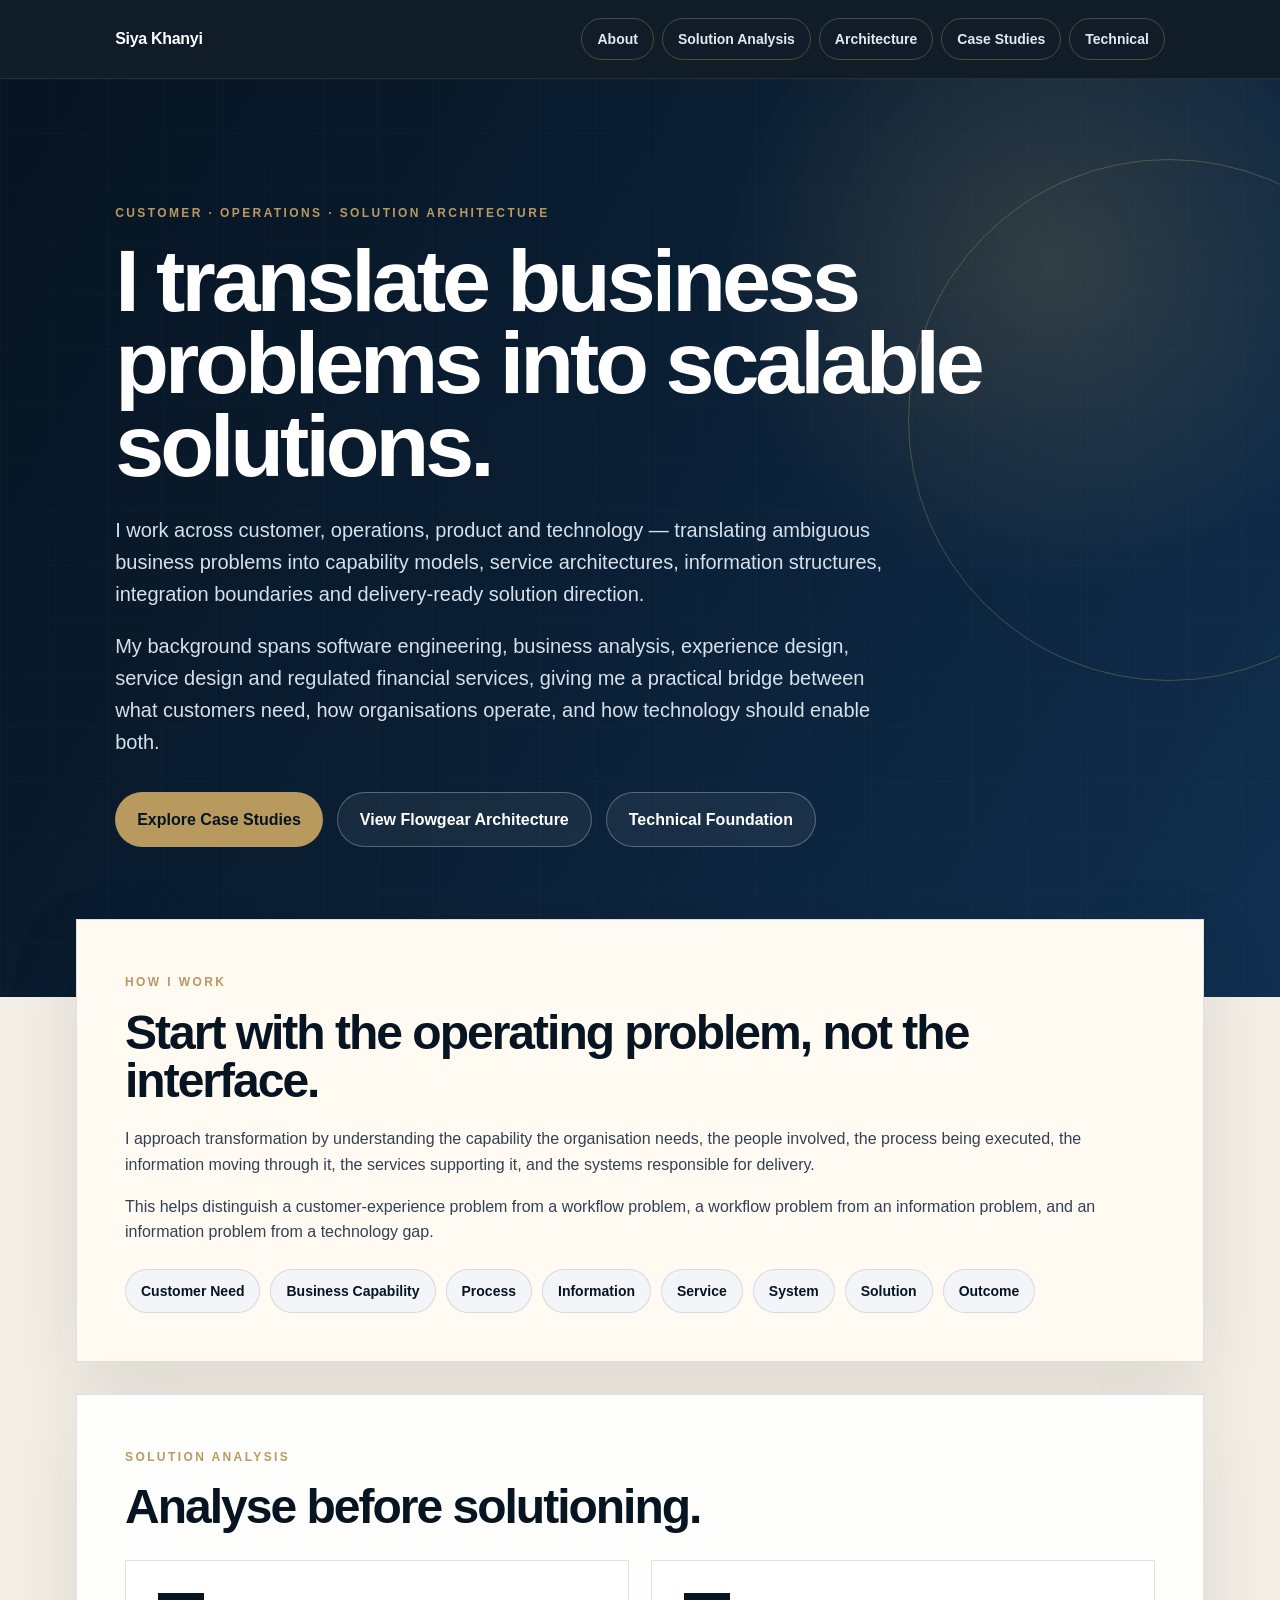
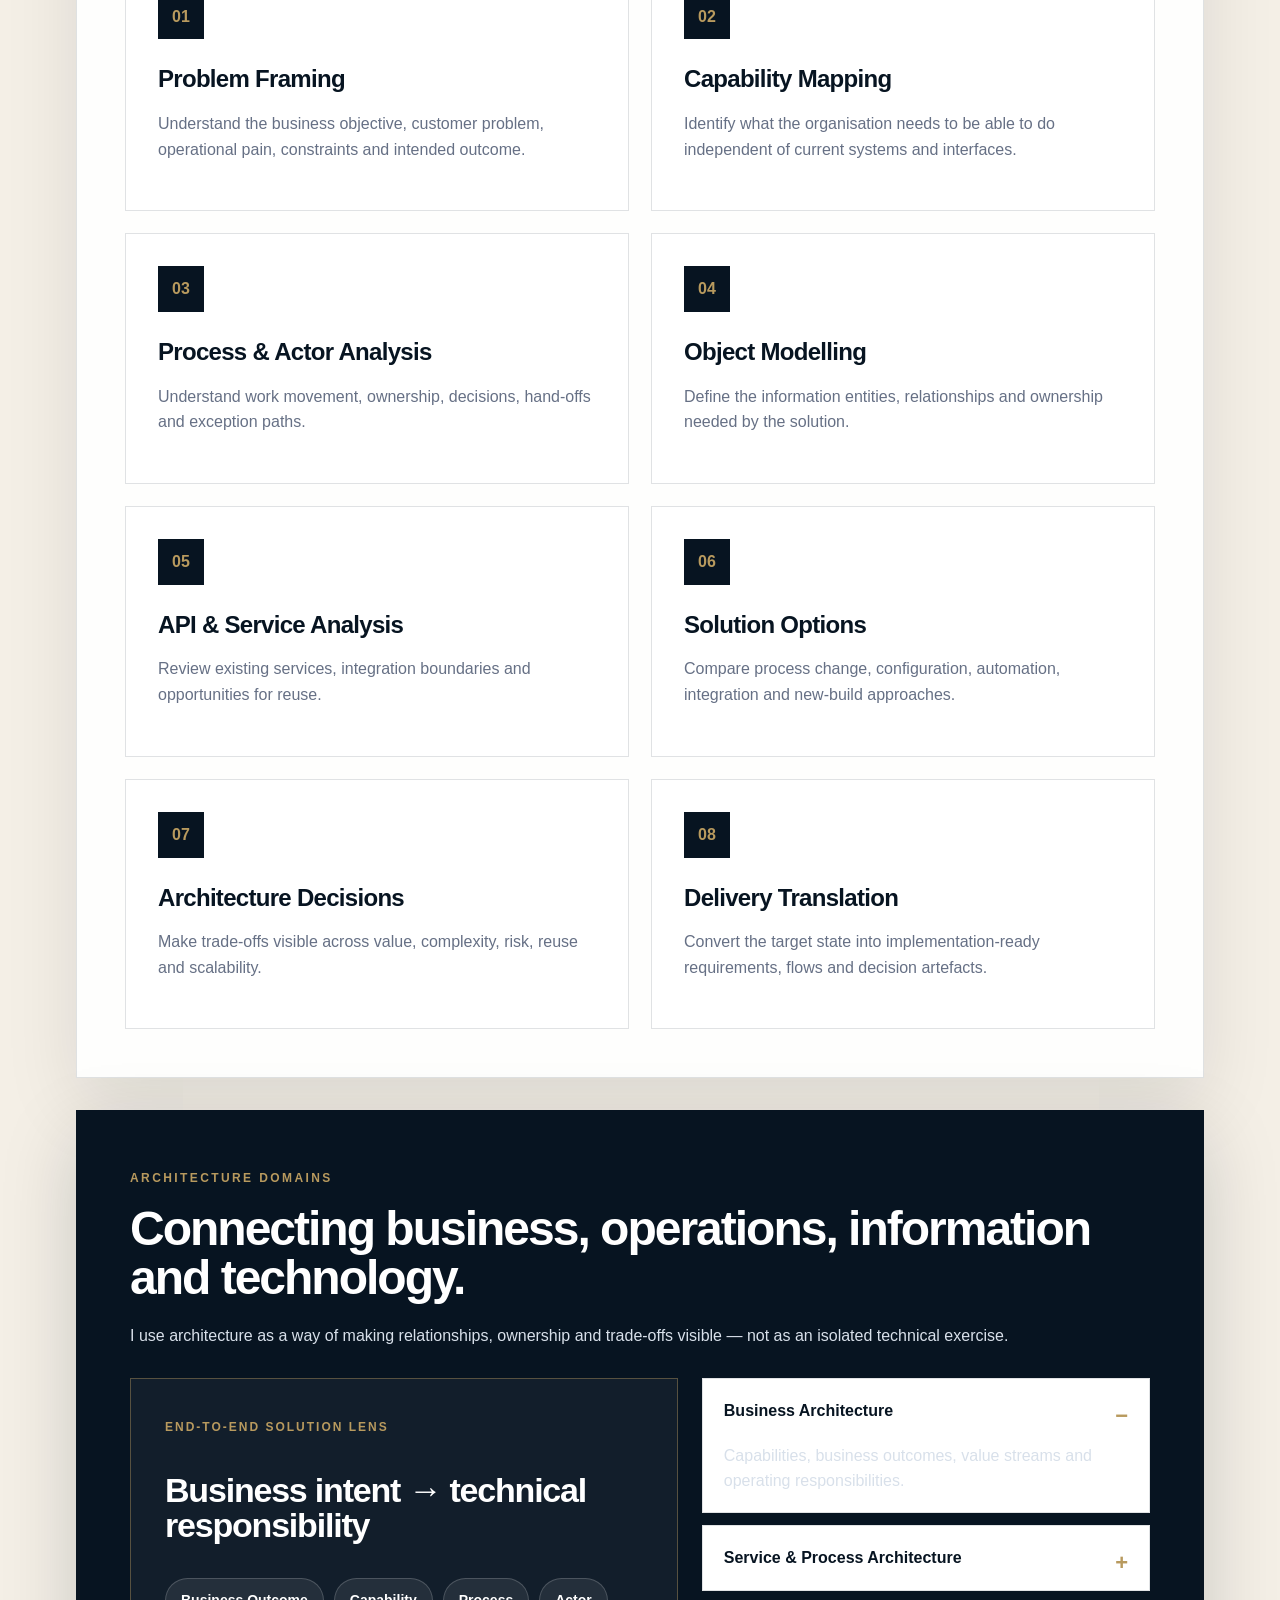
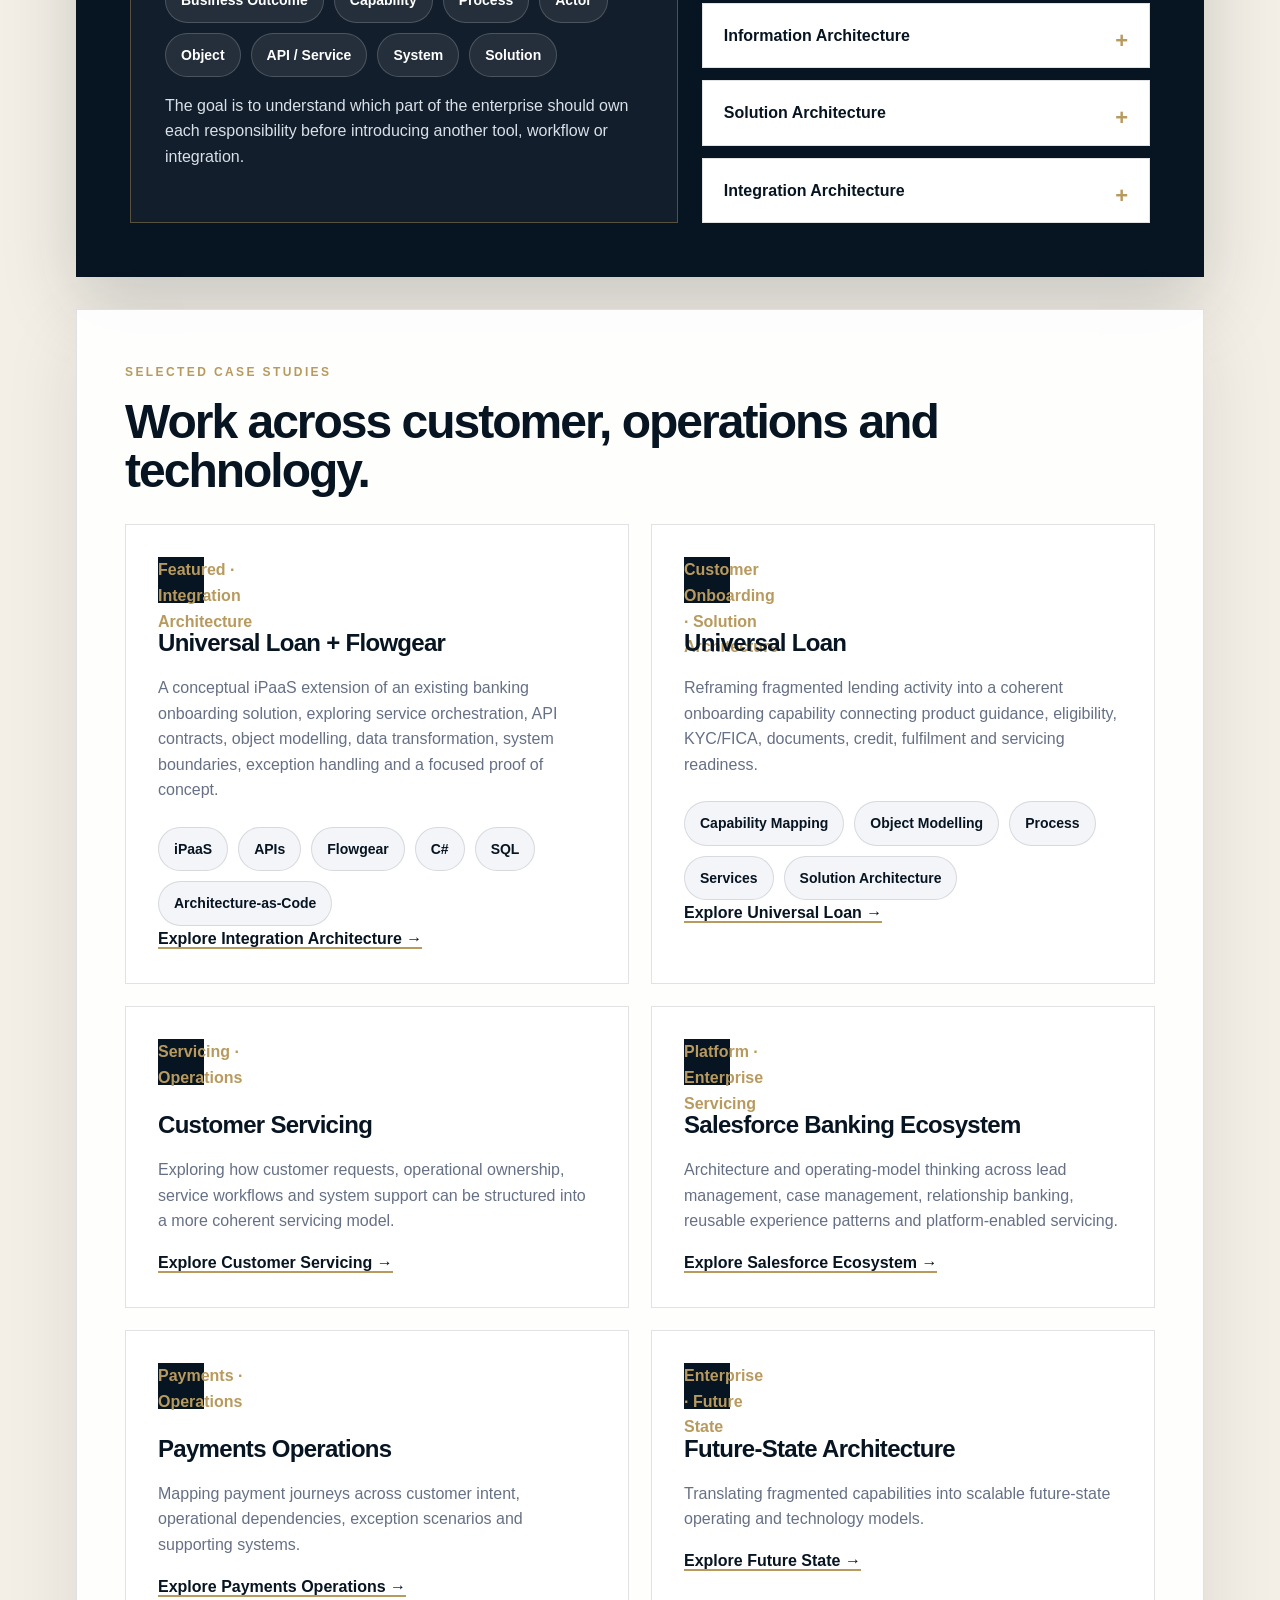
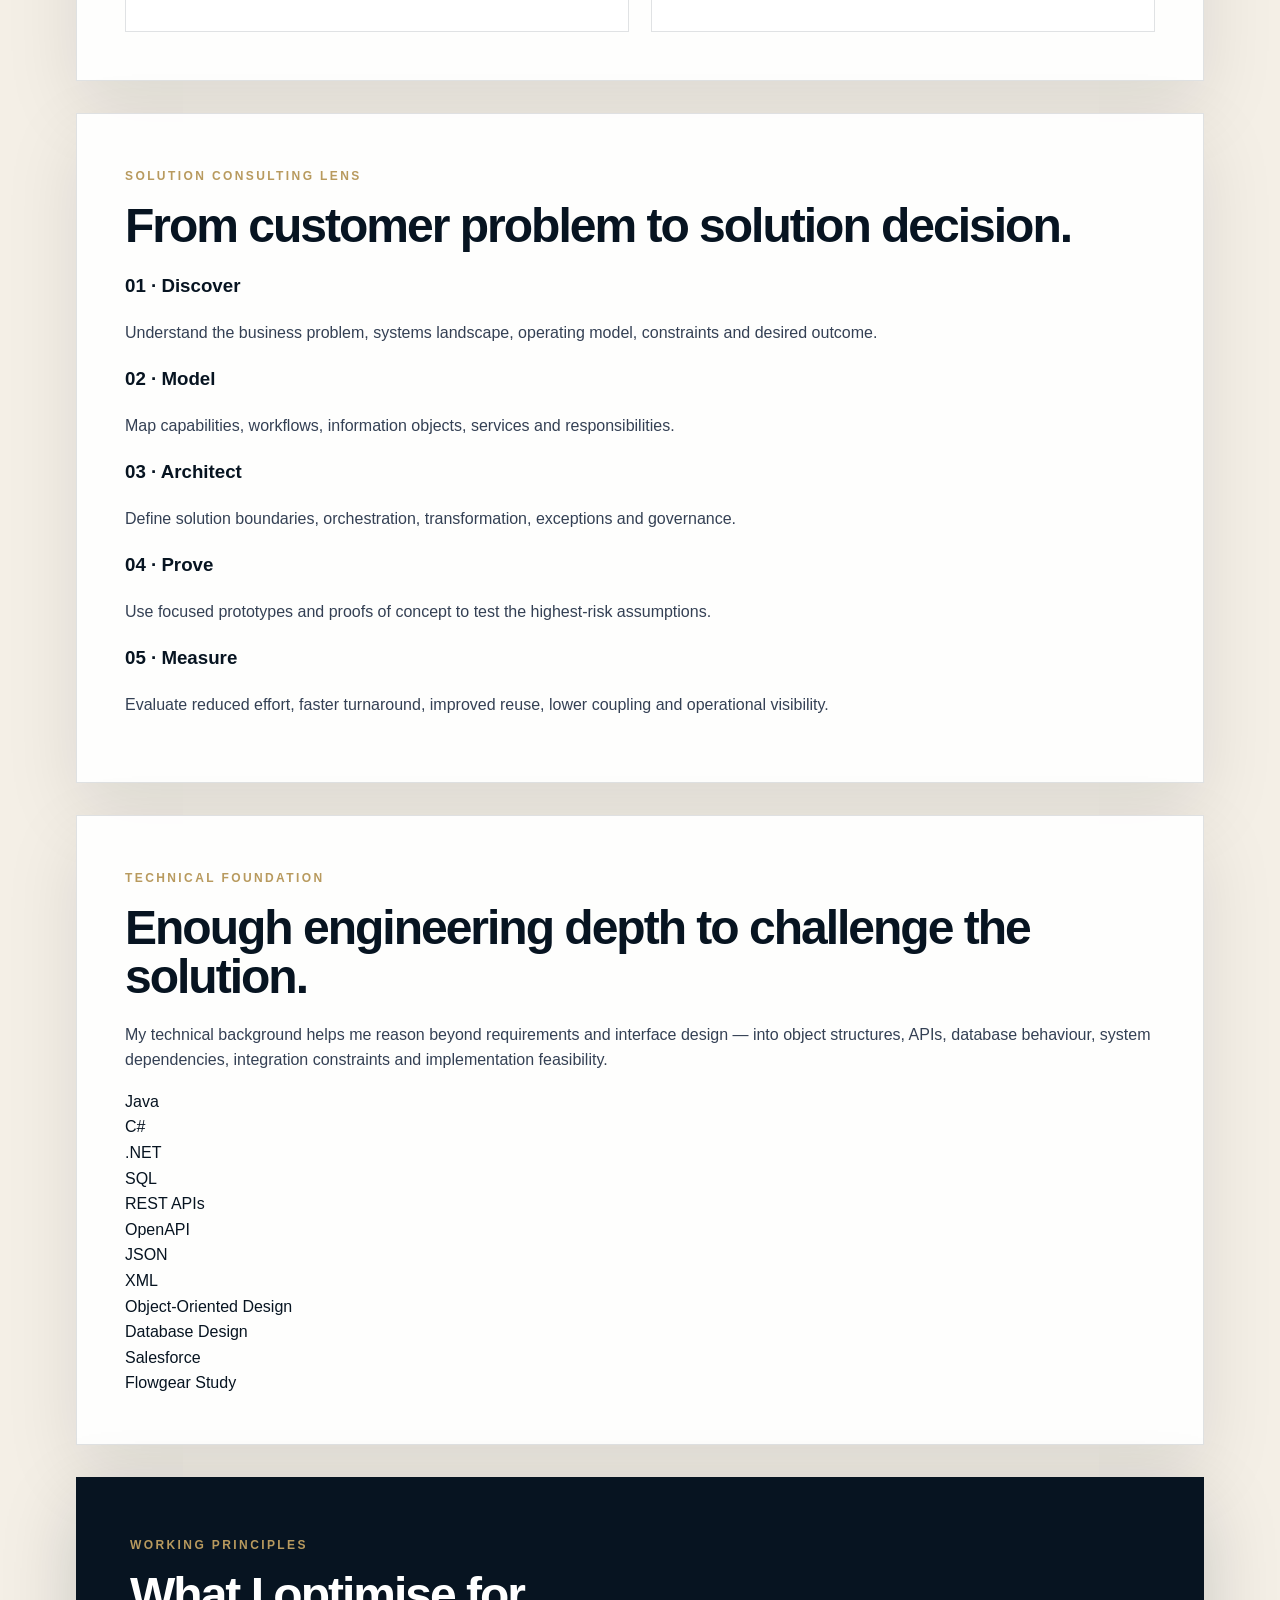
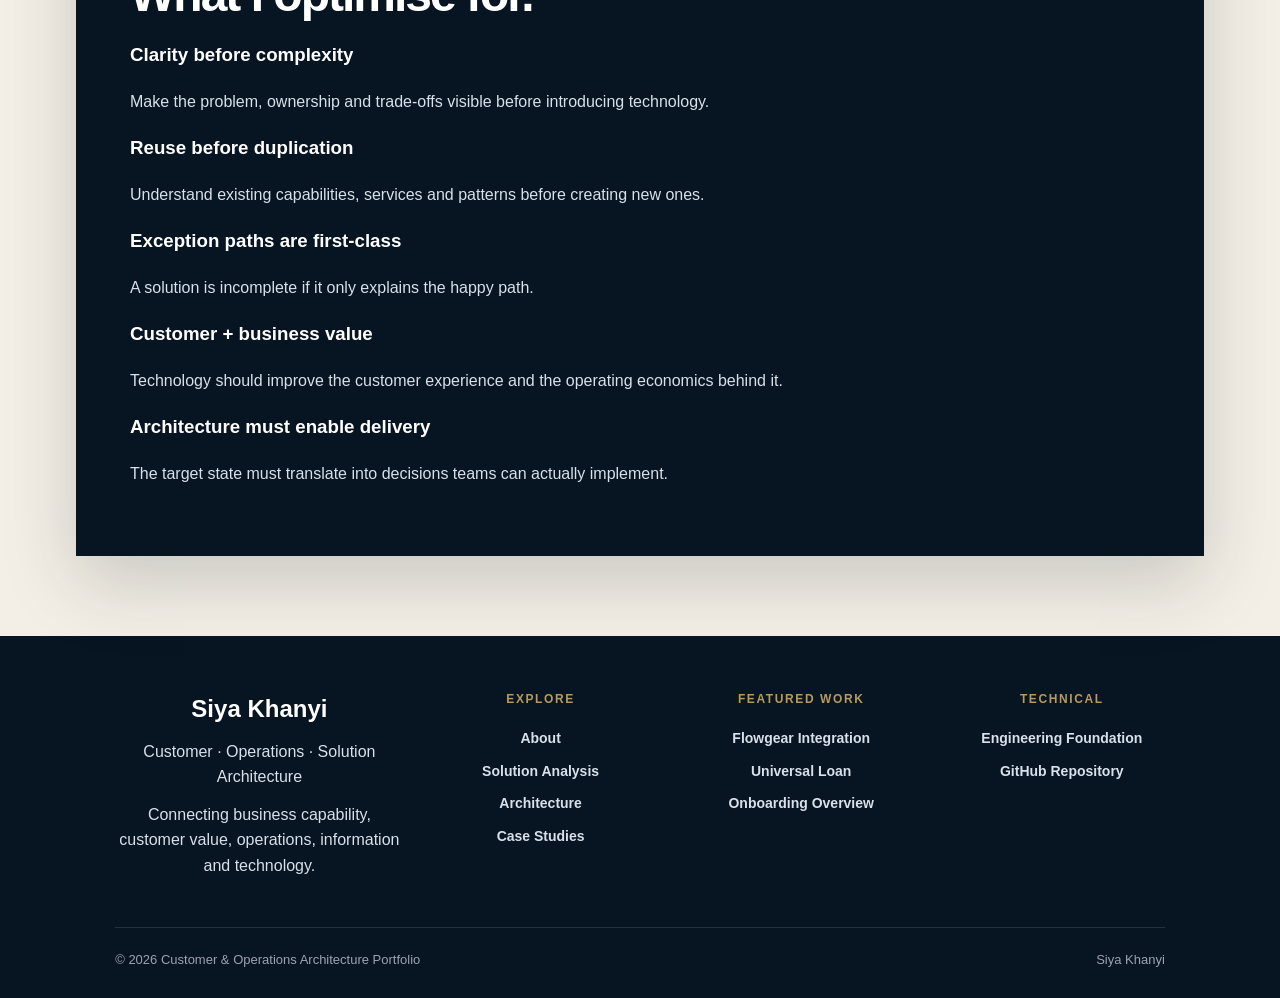
==== commit c790e42f: "Refactor index.html for clarity and organization Updated various sections of the index.html file to " ====
--- a/index.html
+++ b/index.html
@@ -2,68 +2,79 @@
 <html lang="en">
 
 <head>
+
   <meta charset="UTF-8">
 
-  <meta name="viewport" content="width=device-width, initial-scale=1.0">
+  <meta
+    name="viewport"
+    content="width=device-width, initial-scale=1.0"
+  >
 
   <title>
-    Siya Khanyi | Customer, Operations, Solution & Integration Architecture
+    Siya Khanyi | Customer, Operations & Solution Architecture
   </title>
 
   <meta
     name="description"
-    content="Architecture portfolio by Siya Khanyi demonstrating customer operations transformation, capability mapping, object modelling, API and service analysis, solution architecture, integration architecture, workflow orchestration and future-state banking design."
+    content="Portfolio of Siya Khanyi — a customer, operations and solution practitioner working across product, business, architecture, service design, integration and digital transformation."
   >
 
-  <meta
-    name="keywords"
-    content="Solution Architecture, Integration Architecture, Customer Operations, Capability Mapping, Object Modelling, API Analysis, Service Architecture, Workflow Orchestration, Banking Transformation, Flowgear, iPaaS"
+  <link
+    rel="stylesheet"
+    href="style.css?v=8"
   >
 
-  <link rel="stylesheet" href="./style.css?v=7">
 </head>
 
 
 <body>
 
 
+<a
+  class="skip-link"
+  href="#main-content"
+>
+  Skip to main content
+</a>
+
+
+
 <!-- ============================================================
-GLOBAL NAVIGATION
-Customer | Operations | Solution | Integration Architecture
-============================================================ -->
-
-<nav class="navbar">
+     NAVIGATION
+     ============================================================ -->
+
+<nav
+  class="navbar"
+  aria-label="Primary navigation"
+>
 
   <div class="nav-brand">
     Siya Khanyi
   </div>
 
+
   <div class="nav-links">
 
-    <a href="#architecture-philosophy">
-      Architecture Approach
-    </a>
-
-    <a href="#architecture-domains">
-      Domains
+    <a href="#about">
+      About
     </a>
 
     <a href="#solution-analysis">
       Solution Analysis
     </a>
 
+    <a href="#architecture">
+      Architecture
+    </a>
+
     <a href="#case-studies">
       Case Studies
     </a>
 
-    <a href="#technology-integration">
-      Technology
+    <a href="#technical">
+      Technical
     </a>
 
-    <a href="https://github.com/cKhanyi/customer-operations-transformation">
-      GitHub
-    </a>
-
   </div>
 
 </nav>
@@ -71,35 +82,41 @@
 
 
 <!-- ============================================================
-HERO
-Explicit professional positioning
-============================================================ -->
+     HERO
+     ============================================================ -->
 
 <header class="hero">
 
   <div class="hero-inner">
 
     <span class="eyebrow">
-      Customer · Operations · Solution · Integration Architecture
+      Customer · Operations · Solution Architecture
     </span>
 
+
     <h1>
-      From Business Problems to Connected Enterprise Solutions
+      I translate business problems into scalable solutions.
     </h1>
 
+
     <p>
-      I analyse how customer needs, business capabilities,
-      operational processes, people, information objects,
-      APIs, services and enterprise systems work together
-      before shaping the future-state solution.
+      I work across customer, operations, product and technology —
+      translating ambiguous business problems into capability models,
+      service architectures, information structures,
+      integration boundaries and delivery-ready solution direction.
     </p>
 
+
     <p>
-      This portfolio demonstrates that thinking across
-      banking onboarding, servicing, payments,
-      enterprise platforms, workflow orchestration
-      and integration architecture.
+      My background spans software engineering,
+      business analysis, experience design,
+      service design and regulated financial services,
+      giving me a practical bridge between
+      what customers need,
+      how organisations operate,
+      and how technology should enable both.
     </p>
+
 
     <div class="hero-actions">
 
@@ -107,14 +124,23 @@
         class="button primary"
         href="#case-studies"
       >
-        Explore Architecture Case Studies
-      </a>
+        Explore Case Studies
+      </a>
+
 
       <a
         class="button secondary"
-        href="#solution-analysis"
+        href="customer-onboarding/flowgear-integration-extension.html"
       >
-        See My Solution Approach
+        View Flowgear Architecture
+      </a>
+
+
+      <a
+        class="button secondary"
+        href="#technical"
+      >
+        Technical Foundation
       </a>
 
     </div>
@@ -125,55 +151,56 @@
 
 
 
-<main>
+<main id="main-content">
 
 
 <!-- ============================================================
-ARCHITECTURE PHILOSOPHY
-Business → Capability → Object → Service → System → Integration
-============================================================ -->
+     ABOUT
+     ============================================================ -->
 
 <section
   class="panel intro-panel"
-  id="architecture-philosophy"
-  aria-labelledby="architecture-philosophy-heading"
+  id="about"
 >
 
   <span class="section-kicker">
-    Architecture Philosophy
+    How I Work
   </span>
 
-  <h2 id="architecture-philosophy-heading">
-    Architecture starts before solutioning.
+
+  <h2>
+    Start with the operating problem, not the interface.
   </h2>
 
+
   <p>
-    I do not begin with a platform, screen or predetermined technology.
-    I begin by understanding what the organisation is trying to achieve,
-    how the service currently operates, what capabilities are required,
-    what information moves through the process
-    and which systems or services already support those needs.
+    I approach transformation by understanding
+    the capability the organisation needs,
+    the people involved,
+    the process being executed,
+    the information moving through it,
+    the services supporting it,
+    and the systems responsible for delivery.
   </p>
 
+
   <p>
-    The resulting solution is therefore shaped across
-    business, operations, information and technology
-    rather than optimising one interface in isolation.
+    This helps distinguish
+    a customer-experience problem
+    from a workflow problem,
+    a workflow problem from an information problem,
+    and an information problem from a technology gap.
   </p>
 
 
   <div class="flow">
-
-    <span>
-      Business Outcome
-    </span>
 
     <span>
       Customer Need
     </span>
 
     <span>
-      Capability
+      Business Capability
     </span>
 
     <span>
@@ -181,15 +208,11 @@
     </span>
 
     <span>
-      People
+      Information
     </span>
 
     <span>
-      Information Object
-    </span>
-
-    <span>
-      Service / API
+      Service
     </span>
 
     <span>
@@ -197,13 +220,13 @@
     </span>
 
     <span>
-      Integration
-    </span>
-
-    <span>
       Solution
     </span>
 
+    <span>
+      Outcome
+    </span>
+
   </div>
 
 </section>
@@ -211,67 +234,249 @@
 
 
 <!-- ============================================================
-SOLUTION ANALYSIS
-Explicit evidence of architecture-adjacent work
-============================================================ -->
+     SOLUTION ANALYSIS
+     ============================================================ -->
+
+<section
+  class="panel"
+  id="solution-analysis"
+>
+
+  <span class="section-kicker">
+    Solution Analysis
+  </span>
+
+
+  <h2>
+    Analyse before solutioning.
+  </h2>
+
+
+  <div class="domain-grid two">
+
+
+    <article class="domain-card">
+
+      <span class="number">
+        01
+      </span>
+
+      <h3>
+        Problem Framing
+      </h3>
+
+      <p>
+        Understand the business objective,
+        customer problem,
+        operational pain,
+        constraints and intended outcome.
+      </p>
+
+    </article>
+
+
+
+    <article class="domain-card">
+
+      <span class="number">
+        02
+      </span>
+
+      <h3>
+        Capability Mapping
+      </h3>
+
+      <p>
+        Identify what the organisation
+        needs to be able to do
+        independent of current systems and interfaces.
+      </p>
+
+    </article>
+
+
+
+    <article class="domain-card">
+
+      <span class="number">
+        03
+      </span>
+
+      <h3>
+        Process & Actor Analysis
+      </h3>
+
+      <p>
+        Understand work movement,
+        ownership, decisions,
+        hand-offs and exception paths.
+      </p>
+
+    </article>
+
+
+
+    <article class="domain-card">
+
+      <span class="number">
+        04
+      </span>
+
+      <h3>
+        Object Modelling
+      </h3>
+
+      <p>
+        Define the information entities,
+        relationships and ownership
+        needed by the solution.
+      </p>
+
+    </article>
+
+
+
+    <article class="domain-card">
+
+      <span class="number">
+        05
+      </span>
+
+      <h3>
+        API & Service Analysis
+      </h3>
+
+      <p>
+        Review existing services,
+        integration boundaries
+        and opportunities for reuse.
+      </p>
+
+    </article>
+
+
+
+    <article class="domain-card">
+
+      <span class="number">
+        06
+      </span>
+
+      <h3>
+        Solution Options
+      </h3>
+
+      <p>
+        Compare process change,
+        configuration,
+        automation,
+        integration
+        and new-build approaches.
+      </p>
+
+    </article>
+
+
+
+    <article class="domain-card">
+
+      <span class="number">
+        07
+      </span>
+
+      <h3>
+        Architecture Decisions
+      </h3>
+
+      <p>
+        Make trade-offs visible
+        across value, complexity,
+        risk, reuse and scalability.
+      </p>
+
+    </article>
+
+
+
+    <article class="domain-card">
+
+      <span class="number">
+        08
+      </span>
+
+      <h3>
+        Delivery Translation
+      </h3>
+
+      <p>
+        Convert the target state
+        into implementation-ready requirements,
+        flows and decision artefacts.
+      </p>
+
+    </article>
+
+
+  </div>
+
+</section>
+
+
+
+<!-- ============================================================
+     ARCHITECTURE DOMAINS
+     ============================================================ -->
 
 <section
   class="case-section"
-  id="solution-analysis"
-  aria-labelledby="solution-analysis-heading"
+  id="architecture"
 >
 
   <div class="case-copy">
 
     <span class="section-kicker gold">
-      Solution Analysis & Architecture Shaping
+      Architecture Domains
     </span>
 
-    <h2 id="solution-analysis-heading">
-      How I analyse a solution before deciding what to build.
+
+    <h2>
+      Connecting business, operations, information and technology.
     </h2>
 
+
     <p>
-      My current work involves analysing solutions across
-      product, capability, process, people, information,
-      APIs and services, systems, controls and operational dependencies.
+      I use architecture as a way of making
+      relationships, ownership and trade-offs visible —
+      not as an isolated technical exercise.
     </p>
 
-    <p>
-      The objective is to understand what already exists,
-      where capability gaps sit,
-      what can be reused,
-      where integration is required
-      and what genuinely needs to change.
-    </p>
-
   </div>
 
 
+
   <div class="case-layout">
 
 
     <article class="featured-case">
 
       <span class="case-status">
-        Architecture Analysis Method
-      </span>
-
-      <h3>
-        Business need → technical responsibility
-      </h3>
-
-      <p>
-        I use capability mapping, object modelling,
-        process analysis and API/service assessment
-        to separate the business problem from the proposed implementation.
-      </p>
+        End-to-End Solution Lens
+      </span>
+
+
+      <h3>
+        Business intent → technical responsibility
+      </h3>
 
 
       <div class="flow dark-flow">
 
         <span>
-          Business Capability
+          Business Outcome
+        </span>
+
+        <span>
+          Capability
         </span>
 
         <span>
@@ -287,7 +492,7 @@
         </span>
 
         <span>
-          Service
+          API / Service
         </span>
 
         <span>
@@ -295,15 +500,20 @@
         </span>
 
         <span>
-          Dependency
-        </span>
-
-        <span>
-          Solution Option
+          Solution
         </span>
 
       </div>
 
+
+      <p>
+        The goal is to understand
+        which part of the enterprise
+        should own each responsibility
+        before introducing another tool,
+        workflow or integration.
+      </p>
+
     </article>
 
 
@@ -314,13 +524,14 @@
       <details open>
 
         <summary>
-          Capability Mapping
+          Business Architecture
         </summary>
 
         <p>
-          Identify what the business must be able to do,
-          determine whether the capability already exists
-          and establish where ownership should sit.
+          Capabilities,
+          business outcomes,
+          value streams
+          and operating responsibilities.
         </p>
 
       </details>
@@ -330,14 +541,16 @@
       <details>
 
         <summary>
-          Object Modelling
+          Service & Process Architecture
         </summary>
 
         <p>
-          Model the information entities involved,
-          their relationships,
-          lifecycle and ownership
-          before mapping them to systems.
+          Customer journeys,
+          operational workflows,
+          actors,
+          hand-offs,
+          controls
+          and exceptions.
         </p>
 
       </details>
@@ -347,13 +560,14 @@
       <details>
 
         <summary>
-          API & Service Analysis
+          Information Architecture
         </summary>
 
         <p>
-          Review existing APIs, services and platform capabilities
-          to determine behaviour, dependencies,
-          reuse opportunities and capability gaps.
+          Business objects,
+          relationships,
+          ownership
+          and information movement.
         </p>
 
       </details>
@@ -363,14 +577,15 @@
       <details>
 
         <summary>
-          Process & People Analysis
+          Solution Architecture
         </summary>
 
         <p>
-          Understand who performs the work,
-          where hand-offs occur,
-          where decisions are made
-          and where operational friction is created.
+          Platforms,
+          services,
+          system responsibilities,
+          implementation boundaries
+          and delivery options.
         </p>
 
       </details>
@@ -380,18 +595,16 @@
       <details>
 
         <summary>
-          Solution Option Evaluation
+          Integration Architecture
         </summary>
 
         <p>
-          Determine whether the appropriate response is
-          process change, capability reuse,
-          platform configuration,
-          service reuse,
-          integration,
-          automation,
-          new technical capability
-          or a combination of these.
+          APIs,
+          orchestration,
+          transformation,
+          routing,
+          exceptions
+          and reusable service boundaries.
         </p>
 
       </details>
@@ -406,421 +619,285 @@
 
 
 <!-- ============================================================
-ARCHITECTURE DOMAINS
-============================================================ -->
+     CASE STUDIES
+     ============================================================ -->
 
 <section
   class="panel"
-  id="architecture-domains"
-  aria-labelledby="architecture-domains-heading"
+  id="case-studies"
 >
 
   <span class="section-kicker">
-    Architecture Domains
+    Selected Case Studies
   </span>
 
-  <h2 id="architecture-domains-heading">
-    Enterprise transformation viewed through multiple domains.
+
+  <h2>
+    Work across customer, operations and technology.
   </h2>
 
-  <p>
-    Complex transformation problems are easier to reason about
-    when customer, operational, information,
-    platform and integration concerns are made explicit.
-  </p>
-
 
   <div class="domain-grid">
 
 
+    <!-- ========================================================
+         FLOWGEAR
+         ======================================================== -->
+
     <article class="domain-card">
 
       <span class="number">
-        01
-      </span>
-
-      <h3>
-        Customer Onboarding Architecture
-      </h3>
-
-      <p>
-        Customer acquisition, eligibility,
-        KYC/FICA, document readiness,
-        fulfilment, credit decisions,
-        operational hand-offs and servicing readiness.
-      </p>
-
-      <a href="customer-onboarding/">
-        Explore Onboarding Architecture
-      </a>
-
-    </article>
-
-
+        Featured · Integration Architecture
+      </span>
+
+
+      <h3>
+        Universal Loan + Flowgear
+      </h3>
+
+
+      <p>
+        A conceptual iPaaS extension of an existing banking
+        onboarding solution, exploring service orchestration,
+        API contracts, object modelling, data transformation,
+        system boundaries, exception handling
+        and a focused proof of concept.
+      </p>
+
+
+      <div class="flow">
+
+        <span>
+          iPaaS
+        </span>
+
+        <span>
+          APIs
+        </span>
+
+        <span>
+          Flowgear
+        </span>
+
+        <span>
+          C#
+        </span>
+
+        <span>
+          SQL
+        </span>
+
+        <span>
+          Architecture-as-Code
+        </span>
+
+      </div>
+
+
+      <a
+        href="customer-onboarding/flowgear-integration-extension.html"
+      >
+        Explore Integration Architecture →
+      </a>
+
+    </article>
+
+
+
+    <!-- ========================================================
+         UNIVERSAL LOAN
+         ======================================================== -->
 
     <article class="domain-card">
 
       <span class="number">
-        02
-      </span>
-
-      <h3>
-        Customer Servicing Architecture
-      </h3>
-
-      <p>
-        Case management, service operations,
-        workflow routing, escalation,
-        exceptions and consistent servicing
-        across customer and colleague channels.
-      </p>
-
-      <a href="customer.servicing/">
-        Explore Servicing Architecture
-      </a>
-
-    </article>
-
-
-
-    <article class="domain-card">
-
-      <span class="number">
-        03
-      </span>
-
-      <h3>
-        Payments Operations Architecture
-      </h3>
-
-      <p>
-        Payment initiation, approval,
-        fulfilment, exception handling,
-        operational controls
-        and service reliability.
-      </p>
-
-      <a href="payments.operations/">
-        Explore Payments Architecture
-      </a>
-
-    </article>
-
-
-
-    <article class="domain-card">
-
-      <span class="number">
-        04
-      </span>
-
-      <h3>
-        Enterprise Platform Architecture
-      </h3>
-
-      <p>
-        Customer, colleague and operational capabilities
-        delivered through enterprise platforms,
-        workflows, case management
-        and reusable services.
-      </p>
-
-      <a href="salesforce.banking.ecosystem/">
-        Explore Platform Architecture
-      </a>
-
-    </article>
-
-
-
-    <article class="domain-card">
-
-      <span class="number">
-        05
-      </span>
-
-      <h3>
-        Future-State Architecture
-      </h3>
-
-      <p>
-        Target capabilities,
-        future operating models,
-        architecture decisions,
-        dependencies,
-        governance and transformation roadmaps.
-      </p>
-
-      <a href="future.state.architecture/">
-        Explore Future-State Architecture
-      </a>
-
-    </article>
-
-
-
-    <article class="domain-card">
-
-      <span class="number">
-        06
-      </span>
-
-      <h3>
-        Integration & Automation Architecture
-      </h3>
-
-      <p>
-        API and service boundaries,
-        information movement,
-        system ownership,
-        workflow orchestration,
-        transformation,
-        exception handling
-        and reusable integration patterns.
-      </p>
-
-      <a href="customer-onboarding/flowgear-integration-extension.html">
-        Explore Flowgear iPaaS Extension
-      </a>
-
-    </article>
-
-
-  </div>
-
-</section>
-
-
-
-<!-- ============================================================
-FEATURED CASE STUDY
-UNIVERSAL LOAN + FLOWGEAR
-============================================================ -->
-
-<section
-  class="case-section"
-  id="case-studies"
-  aria-labelledby="case-studies-heading"
->
-
-  <div class="case-copy">
-
-    <span class="section-kicker gold">
-      Featured Architecture Case Study
-    </span>
-
-    <h2 id="case-studies-heading">
-      Universal Loan Customer Onboarding
-    </h2>
-
-    <p>
-      A banking transformation case study exploring
-      how fragmented onboarding can be reframed
-      as an end-to-end enterprise capability
-      rather than a collection of screens and manual processes.
-    </p>
-
-  </div>
-
-
-  <div class="case-layout">
-
-
-    <article class="featured-case">
-
-      <span class="case-status">
-        Completed · Extended into Integration Architecture
-      </span>
-
-      <h3>
-        Customer + Operations + Systems + Integration
-      </h3>
-
-      <p>
-        The case connects customer intent,
-        banker enablement,
+        Customer Onboarding · Solution Architecture
+      </span>
+
+
+      <h3>
+        Universal Loan
+      </h3>
+
+
+      <p>
+        Reframing fragmented lending activity
+        into a coherent onboarding capability
+        connecting product guidance,
         eligibility,
-        compliance,
+        KYC/FICA,
         documents,
-        case management,
         credit,
         fulfilment
         and servicing readiness.
       </p>
 
-      <p>
-        I subsequently extended the case
-        to explore how Flowgear could act
-        as a conceptual iPaaS orchestration layer
-        between the operational workflow
-        and downstream enterprise services.
-      </p>
-
-
-      <div class="flow dark-flow">
-
-        <span>
-          Customer Journey
-        </span>
-
-        <span>
-          Capability Map
-        </span>
-
-        <span>
-          Object Model
-        </span>
-
-        <span>
-          Process Architecture
+
+      <div class="flow">
+
+        <span>
+          Capability Mapping
+        </span>
+
+        <span>
+          Object Modelling
+        </span>
+
+        <span>
+          Process
+        </span>
+
+        <span>
+          Services
         </span>
 
         <span>
           Solution Architecture
         </span>
 
-        <span>
-          Integration Architecture
-        </span>
-
       </div>
 
 
       <a
-        class="case-cta"
         href="customer-onboarding/index.html"
       >
-        Open Universal Loan Architecture
-        <span>→</span>
-      </a>
-
-
-      <a
-        class="case-cta"
-        href="customer-onboarding/flowgear-integration-extension.html"
-      >
-        Open Flowgear Integration Extension
-        <span>→</span>
-      </a>
-
-    </article>
-
-
-
-    <div class="roadmap">
-
-
-      <details open>
-
-        <summary>
-          Flowgear iPaaS Architecture Extension
-        </summary>
-
-        <p>
-          Conceptual architecture exercise
-          applying workflow orchestration,
-          API/service mediation,
-          information transformation,
-          system ownership,
-          exception handling
-          and operational-state management.
-        </p>
-
-        <a href="customer-onboarding/flowgear-integration-extension.html">
-          Explore Flowgear Extension →
-        </a>
-
-      </details>
-
-
-
-      <details>
-
-        <summary>
-          Customer Servicing Architecture
-        </summary>
-
-        <p>
-          Case management,
-          operational routing,
-          escalation,
-          service consistency
-          and customer support workflows.
-        </p>
-
-        <span class="coming-soon">
-          Coming soon
-        </span>
-
-      </details>
-
-
-
-      <details>
-
-        <summary>
-          Payments Operations Architecture
-        </summary>
-
-        <p>
-          Payment processing,
-          approvals,
-          exceptions,
-          controls
-          and operational service reliability.
-        </p>
-
-        <span class="coming-soon">
-          Coming soon
-        </span>
-
-      </details>
-
-
-
-      <details>
-
-        <summary>
-          Enterprise Platform Architecture
-        </summary>
-
-        <p>
-          Platform-enabled acquisition,
-          onboarding,
-          servicing,
-          workflow
-          and operational visibility.
-        </p>
-
-        <span class="coming-soon">
-          Coming soon
-        </span>
-
-      </details>
-
-
-
-      <details>
-
-        <summary>
-          Future-State Customer & Operations
-        </summary>
-
-        <p>
-          Target-state operating model,
-          architecture trade-offs,
-          transformation dependencies
-          and implementation roadmap.
-        </p>
-
-        <span class="coming-soon">
-          Coming soon
-        </span>
-
-      </details>
-
-
-    </div>
+        Explore Universal Loan →
+      </a>
+
+    </article>
+
+
+
+    <!-- ========================================================
+         CUSTOMER SERVICING
+         ======================================================== -->
+
+    <article class="domain-card">
+
+      <span class="number">
+        Servicing · Operations
+      </span>
+
+
+      <h3>
+        Customer Servicing
+      </h3>
+
+
+      <p>
+        Exploring how customer requests,
+        operational ownership,
+        service workflows
+        and system support
+        can be structured into
+        a more coherent servicing model.
+      </p>
+
+
+      <a href="customer.servicing">
+        Explore Customer Servicing →
+      </a>
+
+    </article>
+
+
+
+    <!-- ========================================================
+         SALESFORCE ECOSYSTEM
+         ======================================================== -->
+
+    <article class="domain-card">
+
+      <span class="number">
+        Platform · Enterprise Servicing
+      </span>
+
+
+      <h3>
+        Salesforce Banking Ecosystem
+      </h3>
+
+
+      <p>
+        Architecture and operating-model thinking
+        across lead management,
+        case management,
+        relationship banking,
+        reusable experience patterns
+        and platform-enabled servicing.
+      </p>
+
+
+      <a href="salesforce.banking.ecosystem">
+        Explore Salesforce Ecosystem →
+      </a>
+
+    </article>
+
+
+
+    <!-- ========================================================
+         PAYMENTS
+         ======================================================== -->
+
+    <article class="domain-card">
+
+      <span class="number">
+        Payments · Operations
+      </span>
+
+
+      <h3>
+        Payments Operations
+      </h3>
+
+
+      <p>
+        Mapping payment journeys
+        across customer intent,
+        operational dependencies,
+        exception scenarios
+        and supporting systems.
+      </p>
+
+
+      <a href="payments.operations">
+        Explore Payments Operations →
+      </a>
+
+    </article>
+
+
+
+    <!-- ========================================================
+         FUTURE STATE
+         ======================================================== -->
+
+    <article class="domain-card">
+
+      <span class="number">
+        Enterprise · Future State
+      </span>
+
+
+      <h3>
+        Future-State Architecture
+      </h3>
+
+
+      <p>
+        Translating fragmented capabilities
+        into scalable future-state operating
+        and technology models.
+      </p>
+
+
+      <a href="future.state.architecture">
+        Explore Future State →
+      </a>
+
+    </article>
+
 
   </div>
 
@@ -829,167 +906,107 @@
 
 
 <!-- ============================================================
-TECHNOLOGY & INTEGRATION
-============================================================ -->
+     SOLUTION CONSULTING
+     ============================================================ -->
 
 <section
   class="panel"
-  id="technology-integration"
-  aria-labelledby="technology-integration-heading"
+  aria-labelledby="consulting-heading"
 >
 
   <span class="section-kicker">
-    Technology & Integration Alignment
+    Solution Consulting Lens
   </span>
 
-  <h2 id="technology-integration-heading">
-    Technology mapped to business and architecture responsibilities.
+
+  <h2 id="consulting-heading">
+    From customer problem to solution decision.
   </h2>
 
-  <p>
-    Technology is evaluated in the context of
-    the capability it enables,
-    the information it owns,
-    the services it exposes
-    and the operational responsibilities
-    it supports.
-  </p>
-
-
-  <div class="tech-grid">
-
-
-    <article class="tech-card">
-
-      <span>
-        Enterprise Platforms
-      </span>
-
-      <h3>
-        CRM · Case Management · Workflow
-      </h3>
-
-      <p>
-        Customer context,
-        colleague workflow,
-        operational work management,
-        case progression
-        and service visibility.
-      </p>
-
-    </article>
-
-
-
-    <article class="tech-card">
-
-      <span>
-        API & Service Architecture
-      </span>
-
-      <h3>
-        REST · GraphQL · OpenAPI · OAuth2
-      </h3>
-
-      <p>
-        Existing service analysis,
-        API boundaries,
-        authentication,
-        system interactions
-        and reusable enterprise capabilities.
-      </p>
-
-    </article>
-
-
-
-    <article class="tech-card">
-
-      <span>
-        Integration & Automation
-      </span>
-
-      <h3>
-        Flowgear · iPaaS · Orchestration
-      </h3>
-
-      <p>
-        Conceptual application of
-        workflow orchestration,
-        service mediation,
-        information transformation,
-        routing,
-        retries
-        and exception handling.
-      </p>
-
-    </article>
-
-
-
-    <article class="tech-card">
-
-      <span>
-        Data & Information
-      </span>
-
-      <h3>
-        SQL · Databases · Object Modelling
-      </h3>
-
-      <p>
-        Understanding information ownership,
-        data relationships,
-        system responsibility
-        and information movement
-        across enterprise processes.
-      </p>
-
-    </article>
-
-
-
-    <article class="tech-card">
-
-      <span>
-        Software Engineering Foundation
-      </span>
-
-      <h3>
-        C# · .NET · Java · Angular · SQL
-      </h3>
-
-      <p>
-        Technical grounding supporting
-        system analysis,
-        development feasibility,
-        APIs,
-        databases,
-        solution dependencies
-        and architecture discussions.
-      </p>
-
-    </article>
-
-
-
-    <article class="tech-card">
-
-      <span>
-        Cloud & Security Awareness
-      </span>
-
-      <h3>
-        Azure · AWS · IAM · OAuth2 · Security
-      </h3>
-
-      <p>
-        Platform,
-        deployment,
-        authentication,
-        access-control,
-        privacy
-        and enterprise-security considerations.
+
+  <div class="compact-grid">
+
+
+    <article class="compact-card">
+
+      <h3>
+        01 · Discover
+      </h3>
+
+      <p>
+        Understand the business problem,
+        systems landscape,
+        operating model,
+        constraints and desired outcome.
+      </p>
+
+    </article>
+
+
+
+    <article class="compact-card">
+
+      <h3>
+        02 · Model
+      </h3>
+
+      <p>
+        Map capabilities,
+        workflows,
+        information objects,
+        services and responsibilities.
+      </p>
+
+    </article>
+
+
+
+    <article class="compact-card">
+
+      <h3>
+        03 · Architect
+      </h3>
+
+      <p>
+        Define solution boundaries,
+        orchestration,
+        transformation,
+        exceptions
+        and governance.
+      </p>
+
+    </article>
+
+
+
+    <article class="compact-card">
+
+      <h3>
+        04 · Prove
+      </h3>
+
+      <p>
+        Use focused prototypes
+        and proofs of concept
+        to test the highest-risk assumptions.
+      </p>
+
+    </article>
+
+
+
+    <article class="compact-card">
+
+      <h3>
+        05 · Measure
+      </h3>
+
+      <p>
+        Evaluate reduced effort,
+        faster turnaround,
+        improved reuse,
+        lower coupling
+        and operational visibility.
       </p>
 
     </article>
@@ -1002,174 +1019,85 @@
 
 
 <!-- ============================================================
-ARCHITECTURE CAPABILITY EVIDENCE
-============================================================ -->
+     TECHNICAL FOUNDATION
+     ============================================================ -->
 
 <section
   class="panel"
-  id="capability-evidence"
-  aria-labelledby="capability-evidence-heading"
+  id="technical"
 >
 
   <span class="section-kicker">
-    Architecture Capability Evidence
+    Technical Foundation
   </span>
 
-  <h2 id="capability-evidence-heading">
-    What this portfolio is intended to demonstrate.
+
+  <h2>
+    Enough engineering depth to challenge the solution.
   </h2>
 
 
-  <div class="domain-grid two">
-
-
-    <article class="domain-card">
-
-      <h3>
-        Enterprise Discovery
-      </h3>
-
-      <p>
-        Understanding business problems,
-        stakeholder needs,
-        operational context,
-        systems,
-        constraints
-        and dependencies before solution definition.
-      </p>
-
-    </article>
-
-
-
-    <article class="domain-card">
-
-      <h3>
-        Capability Mapping
-      </h3>
-
-      <p>
-        Defining what the organisation needs
-        to be capable of
-        before determining which system
-        should deliver that capability.
-      </p>
-
-    </article>
-
-
-
-    <article class="domain-card">
-
-      <h3>
-        Object Modelling
-      </h3>
-
-      <p>
-        Identifying business information objects,
-        their relationships,
-        lifecycle
-        and system ownership.
-      </p>
-
-    </article>
-
-
-
-    <article class="domain-card">
-
-      <h3>
-        API & Service Analysis
-      </h3>
-
-      <p>
-        Understanding existing services,
-        dependencies,
-        behaviours
-        and reuse opportunities
-        before introducing new capability.
-      </p>
-
-    </article>
-
-
-
-    <article class="domain-card">
-
-      <h3>
-        Operational Architecture
-      </h3>
-
-      <p>
-        Connecting workflows,
-        ownership,
-        controls,
-        exceptions,
-        routing
-        and service readiness.
-      </p>
-
-    </article>
-
-
-
-    <article class="domain-card">
-
-      <h3>
-        Integration Architecture Thinking
-      </h3>
-
-      <p>
-        Separating source-system ownership
-        from orchestration,
-        designing reusable service boundaries
-        and making data movement
-        and exception paths explicit.
-      </p>
-
-    </article>
-
-
-
-    <article class="domain-card">
-
-      <h3>
-        Solution Option Evaluation
-      </h3>
-
-      <p>
-        Comparing process change,
-        reuse,
-        configuration,
-        integration,
-        automation
-        and new-build options
-        against risk,
-        cost
-        and scalability.
-      </p>
-
-    </article>
-
-
-
-    <article class="domain-card">
-
-      <h3>
-        Business-to-Technology Translation
-      </h3>
-
-      <p>
-        Translating customer,
-        operational
-        and commercial needs
-        into technology decisions
-        that multidisciplinary teams
-        can implement.
-      </p>
-
-    </article>
-
+  <p>
+    My technical background helps me reason
+    beyond requirements and interface design —
+    into object structures,
+    APIs,
+    database behaviour,
+    system dependencies,
+    integration constraints
+    and implementation feasibility.
+  </p>
+
+
+  <div class="technical-strip">
+
+    <div class="technical-pill">
+      Java
+    </div>
+
+    <div class="technical-pill">
+      C#
+    </div>
+
+    <div class="technical-pill">
+      .NET
+    </div>
+
+    <div class="technical-pill">
+      SQL
+    </div>
+
+    <div class="technical-pill">
+      REST APIs
+    </div>
+
+    <div class="technical-pill">
+      OpenAPI
+    </div>
+
+    <div class="technical-pill">
+      JSON
+    </div>
+
+    <div class="technical-pill">
+      XML
+    </div>
+
+    <div class="technical-pill">
+      Object-Oriented Design
+    </div>
+
+    <div class="technical-pill">
+      Database Design
+    </div>
+
+    <div class="technical-pill">
+      Salesforce
+    </div>
+
+    <div class="technical-pill">
+      Flowgear Study
+    </div>
 
   </div>
 
@@ -1178,31 +1106,108 @@
 
 
 <!-- ============================================================
-TECHNOLOGY / ARCHITECTURE MARQUEE
-============================================================ -->
-
-<section class="marquee">
-
-  <div class="marquee-track">
-
-    <span>Solution Architecture</span>
-    <span>Integration Architecture</span>
-    <span>Capability Mapping</span>
-    <span>Object Modelling</span>
-    <span>API Analysis</span>
-    <span>Service Architecture</span>
-    <span>Workflow Orchestration</span>
-    <span>Flowgear</span>
-    <span>iPaaS</span>
-    <span>REST APIs</span>
-    <span>OpenAPI</span>
-    <span>SQL</span>
-    <span>Customer Operations</span>
-    <span>Operating Models</span>
-    <span>Future-State Architecture</span>
+     PRINCIPLES
+     ============================================================ -->
+
+<section class="case-section">
+
+  <div class="case-copy">
+
+    <span class="section-kicker gold">
+      Working Principles
+    </span>
+
+
+    <h2>
+      What I optimise for.
+    </h2>
 
   </div>
 
+
+
+  <div class="compact-grid">
+
+
+    <article class="compact-card">
+
+      <h3>
+        Clarity before complexity
+      </h3>
+
+      <p>
+        Make the problem,
+        ownership and trade-offs
+        visible before introducing technology.
+      </p>
+
+    </article>
+
+
+
+    <article class="compact-card">
+
+      <h3>
+        Reuse before duplication
+      </h3>
+
+      <p>
+        Understand existing capabilities,
+        services and patterns
+        before creating new ones.
+      </p>
+
+    </article>
+
+
+
+    <article class="compact-card">
+
+      <h3>
+        Exception paths are first-class
+      </h3>
+
+      <p>
+        A solution is incomplete
+        if it only explains the happy path.
+      </p>
+
+    </article>
+
+
+
+    <article class="compact-card">
+
+      <h3>
+        Customer + business value
+      </h3>
+
+      <p>
+        Technology should improve
+        the customer experience
+        and the operating economics behind it.
+      </p>
+
+    </article>
+
+
+
+    <article class="compact-card">
+
+      <h3>
+        Architecture must enable delivery
+      </h3>
+
+      <p>
+        The target state must translate
+        into decisions teams can actually implement.
+      </p>
+
+    </article>
+
+
+  </div>
+
 </section>
 
 
@@ -1212,8 +1217,8 @@
 
 
 <!-- ============================================================
-FOOTER
-============================================================ -->
+     FOOTER
+     ============================================================ -->
 
 <footer class="site-footer">
 
@@ -1227,16 +1232,15 @@
       </h3>
 
       <p>
-        Customer · Operations · Solution · Integration Architecture
-      </p>
-
-      <p>
-        Connecting business capabilities,
-        operational processes,
-        information,
-        services
-        and technology
-        into scalable enterprise solutions.
+        Customer · Operations · Solution Architecture
+      </p>
+
+      <p>
+        Connecting business capability,
+        customer value,
+        operations,
+        information
+        and technology.
       </p>
 
     </div>
@@ -1246,23 +1250,23 @@
     <div class="footer-column">
 
       <h4>
-        Architecture
+        Explore
       </h4>
 
-      <a href="#architecture-philosophy">
-        Architecture Approach
+      <a href="#about">
+        About
       </a>
 
       <a href="#solution-analysis">
         Solution Analysis
       </a>
 
-      <a href="#architecture-domains">
-        Architecture Domains
-      </a>
-
-      <a href="#capability-evidence">
-        Capability Evidence
+      <a href="#architecture">
+        Architecture
+      </a>
+
+      <a href="#case-studies">
+        Case Studies
       </a>
 
     </div>
@@ -1272,15 +1276,33 @@
     <div class="footer-column">
 
       <h4>
-        Case Studies
+        Featured Work
       </h4>
 
+      <a href="customer-onboarding/flowgear-integration-extension.html">
+        Flowgear Integration
+      </a>
+
       <a href="customer-onboarding/index.html">
-        Universal Loan Architecture
-      </a>
-
-      <a href="customer-onboarding/flowgear-integration-extension.html">
-        Flowgear Integration Extension
+        Universal Loan
+      </a>
+
+      <a href="customer-onboarding/overview.html">
+        Onboarding Overview
+      </a>
+
+    </div>
+
+
+
+    <div class="footer-column">
+
+      <h4>
+        Technical
+      </h4>
+
+      <a href="#technical">
+        Engineering Foundation
       </a>
 
       <a href="https://github.com/cKhanyi/customer-operations-transformation">
@@ -1300,7 +1322,7 @@
     </span>
 
     <span>
-      Architecture knowledge base by Siya Khanyi
+      Siya Khanyi
     </span>
 
   </div>
@@ -1309,4 +1331,5 @@
 
 
 </body>
+
 </html>
--- a/style.css
+++ b/style.css
@@ -1036,3 +1036,868 @@
     grid-template-columns: 1fr;
   }
 }
+/* ============================================================
+   FLOWGEAR / INTEGRATION ARCHITECTURE EXTENSION
+   Additive styles only — preserves existing portfolio design
+   ============================================================ */
+
+:root {
+  /* Accessible architecture semantic colours */
+  --arch-text: #0B1220;
+  --arch-muted: #334155;
+  --arch-border: #CBD5E1;
+
+  --arch-experience: #005FCC;
+  --arch-experience-bg: #EAF2FF;
+
+  --arch-integration: #5B2C83;
+  --arch-integration-bg: #F5EEFB;
+
+  --arch-service: #1B5E20;
+  --arch-service-bg: #ECFDF3;
+
+  --arch-system: #334155;
+  --arch-system-bg: #F8FAFC;
+
+  --arch-exception: #B42318;
+  --arch-exception-bg: #FFF1F0;
+}
+
+
+/* ============================================================
+   ACCESSIBILITY
+   ============================================================ */
+
+.skip-link {
+  position: fixed;
+  top: 12px;
+  left: 12px;
+  z-index: 9999;
+
+  padding: 12px 16px;
+
+  background: #0B1220;
+  color: #FFFFFF;
+
+  border-radius: 8px;
+
+  transform: translateY(-180%);
+  transition: transform 0.15s ease;
+}
+
+.skip-link:focus {
+  transform: translateY(0);
+}
+
+
+/*
+   Visible keyboard focus.
+   This intentionally applies globally because it improves
+   accessibility without changing the normal visual design.
+*/
+a:focus-visible,
+button:focus-visible,
+summary:focus-visible {
+  outline: 3px solid #005FCC;
+  outline-offset: 4px;
+  border-radius: 5px;
+}
+
+
+@media (prefers-reduced-motion: reduce) {
+  .skip-link {
+    transition: none;
+  }
+}
+
+
+/* ============================================================
+   INTEGRATION PAGE LAYOUT
+   ============================================================ */
+
+.integration-page {
+  max-width: 1240px;
+  margin: 0 auto;
+}
+
+
+/* ============================================================
+   SCOPE / PLATFORM-LEARNING BADGE
+   ============================================================ */
+
+.integration-page .scope-badge {
+  display: inline-block;
+
+  margin-top: 14px;
+  padding: 8px 14px;
+
+  color: var(--arch-integration);
+  background: var(--arch-integration-bg);
+
+  border: 2px solid var(--arch-integration);
+  border-radius: 999px;
+
+  font-size: 0.84rem;
+  font-weight: 800;
+}
+
+
+/* ============================================================
+   ENGINEERING / TECHNICAL CAPABILITY STRIP
+   ============================================================ */
+
+.integration-page .technical-strip {
+  display: grid;
+
+  grid-template-columns:
+    repeat(auto-fit, minmax(120px, 1fr));
+
+  gap: 11px;
+  margin-top: 26px;
+}
+
+
+.integration-page .technical-pill {
+  padding: 13px 10px;
+
+  color: var(--arch-text);
+  background: #F8FAFC;
+
+  border: 1px solid var(--arch-border);
+  border-radius: 13px;
+
+  text-align: center;
+
+  font-size: 0.86rem;
+  font-weight: 800;
+}
+
+
+.integration-page .technical-note {
+  margin-top: 18px;
+
+  color: var(--arch-muted);
+
+  font-size: 0.9rem;
+}
+
+
+/* ============================================================
+   ARCHITECTURE LEGEND
+   Colour + letter + shape = redundant meaning
+   ============================================================ */
+
+.integration-page .architecture-legend {
+  display: grid;
+
+  grid-template-columns:
+    repeat(auto-fit, minmax(220px, 1fr));
+
+  gap: 14px;
+  margin-top: 24px;
+}
+
+
+.integration-page .legend-item {
+  display: flex;
+  align-items: flex-start;
+
+  gap: 13px;
+
+  padding: 16px;
+
+  background: #FFFFFF;
+
+  border: 1px solid var(--arch-border);
+  border-radius: 16px;
+}
+
+
+.integration-page .legend-item > div {
+  display: grid;
+  gap: 3px;
+}
+
+
+.integration-page .legend-item strong {
+  color: var(--arch-text);
+}
+
+
+.integration-page .legend-item > div span {
+  color: var(--arch-muted);
+
+  font-size: 0.84rem;
+}
+
+
+.integration-page .legend-symbol {
+  flex: 0 0 40px;
+
+  width: 40px;
+  height: 40px;
+
+  display: inline-flex;
+  align-items: center;
+  justify-content: center;
+
+  font-size: 0.9rem;
+  font-weight: 900;
+}
+
+
+/* E = Experience / workflow */
+.integration-page .legend-experience {
+  color: var(--arch-experience);
+  background: var(--arch-experience-bg);
+
+  border: 2px solid var(--arch-experience);
+  border-radius: 4px;
+}
+
+
+/* I = Integration / Flowgear */
+.integration-page .legend-integration {
+  color: var(--arch-integration);
+  background: var(--arch-integration-bg);
+
+  border: 3px solid var(--arch-integration);
+  border-radius: 14px;
+}
+
+
+/* S = Reusable service */
+.integration-page .legend-service {
+  color: var(--arch-service);
+  background: var(--arch-service-bg);
+
+  border: 2px dashed var(--arch-service);
+  border-radius: 4px;
+}
+
+
+/* R = System of record */
+.integration-page .legend-system {
+  color: var(--arch-system);
+  background: var(--arch-system-bg);
+
+  border: 4px double var(--arch-system);
+  border-radius: 4px;
+}
+
+
+/* ! = Decision / exception */
+.integration-page .legend-exception {
+  color: var(--arch-exception);
+  background: var(--arch-exception-bg);
+
+  border: 2px solid var(--arch-exception);
+  border-radius: 50%;
+}
+
+
+/* ============================================================
+   MERMAID / ARCHITECTURE DIAGRAM CONTAINERS
+   ============================================================ */
+
+.integration-page .diagram-shell {
+  margin-top: 26px;
+
+  padding: clamp(18px, 4vw, 32px);
+
+  background: #FFFFFF;
+
+  border: 1px solid var(--arch-border);
+  border-radius: 22px;
+
+  overflow-x: auto;
+}
+
+
+/*
+   Desktop diagrams get enough room to remain legible.
+   On small screens the container scrolls horizontally.
+*/
+.integration-page .diagram-shell .mermaid {
+  min-width: 760px;
+
+  display: flex;
+  justify-content: center;
+}
+
+
+.integration-page .mermaid svg {
+  max-width: 100%;
+  height: auto;
+}
+
+
+.integration-page .mermaid .nodeLabel,
+.integration-page .mermaid .edgeLabel,
+.integration-page .mermaid text {
+  font-family:
+    Inter,
+    ui-sans-serif,
+    system-ui,
+    -apple-system,
+    BlinkMacSystemFont,
+    "Segoe UI",
+    sans-serif !important;
+}
+
+
+.integration-page .diagram-caption {
+  margin-top: 16px;
+
+  color: var(--arch-muted);
+
+  font-size: 0.9rem;
+}
+
+
+/* ============================================================
+   TEXT ALTERNATIVES FOR DIAGRAMS
+   ============================================================ */
+
+.integration-page .diagram-text-alternative {
+  margin-top: 18px;
+
+  background: #F8FAFC;
+
+  border: 1px solid var(--arch-border);
+  border-radius: 13px;
+}
+
+
+.integration-page .diagram-text-alternative summary {
+  cursor: pointer;
+
+  padding: 15px 18px;
+
+  color: var(--arch-text);
+
+  font-weight: 800;
+}
+
+
+.integration-page .diagram-text-alternative ol {
+  margin: 0 24px 22px 42px;
+  padding: 0;
+}
+
+
+.integration-page .diagram-text-alternative li {
+  margin-bottom: 8px;
+
+  color: var(--arch-muted);
+}
+
+
+/* ============================================================
+   ARCHITECTURE LAYER CARDS
+   ============================================================ */
+
+.integration-page .architecture-layer-grid {
+  display: grid;
+
+  grid-template-columns:
+    repeat(auto-fit, minmax(220px, 1fr));
+
+  gap: 16px;
+  margin-top: 24px;
+}
+
+
+.integration-page .architecture-layer {
+  padding: 18px;
+
+  background: #FFFFFF;
+
+  border: 1px solid var(--arch-border);
+  border-radius: 17px;
+}
+
+
+.integration-page .architecture-layer h3 {
+  margin-top: 0;
+  margin-bottom: 8px;
+}
+
+
+.integration-page .architecture-layer p {
+  color: var(--arch-muted);
+}
+
+
+/* ============================================================
+   CODE / CONTRACT CARDS
+   ============================================================ */
+
+.integration-page .code-grid {
+  display: grid;
+
+  grid-template-columns:
+    repeat(auto-fit, minmax(290px, 1fr));
+
+  gap: 18px;
+  margin-top: 26px;
+}
+
+
+.integration-page .code-card {
+  overflow: hidden;
+
+  background: #FFFFFF;
+
+  border: 1px solid var(--arch-border);
+  border-radius: 18px;
+}
+
+
+.integration-page .code-card-header {
+  padding: 18px 18px 12px;
+
+  border-bottom: 1px solid #E2E8F0;
+}
+
+
+.integration-page .code-card-header h3 {
+  margin-top: 0;
+  margin-bottom: 5px;
+}
+
+
+.integration-page .code-card-header p {
+  margin: 0;
+
+  color: var(--arch-muted);
+
+  font-size: 0.86rem;
+}
+
+
+.integration-page .code-card pre {
+  margin: 0;
+  padding: 20px;
+
+  overflow-x: auto;
+
+  color: #F8FAFC;
+  background: #0B1220;
+
+  font-size: 0.82rem;
+  line-height: 1.58;
+}
+
+
+.integration-page .code-card code {
+  font-family:
+    "SFMono-Regular",
+    Consolas,
+    "Liberation Mono",
+    monospace;
+}
+
+
+/* ============================================================
+   COMPACT DECISION / VALUE / EXCEPTION CARDS
+   ============================================================ */
+
+.integration-page .compact-grid {
+  display: grid;
+
+  grid-template-columns:
+    repeat(auto-fit, minmax(210px, 1fr));
+
+  gap: 15px;
+  margin-top: 24px;
+}
+
+
+.integration-page .compact-card {
+  padding: 18px;
+
+  background: #FFFFFF;
+
+  border: 1px solid var(--arch-border);
+  border-radius: 17px;
+}
+
+
+.integration-page .compact-card h3 {
+  margin-top: 0;
+  margin-bottom: 8px;
+}
+
+
+.integration-page .compact-card p {
+  color: var(--arch-muted);
+}
+
+
+/* ============================================================
+   INTEGRATION PATTERNS
+   ============================================================ */
+
+.integration-page .pattern-grid {
+  display: grid;
+
+  grid-template-columns:
+    repeat(auto-fit, minmax(160px, 1fr));
+
+  gap: 14px;
+  margin-top: 24px;
+}
+
+
+.integration-page .pattern-card {
+  padding: 18px;
+
+  color: var(--arch-text);
+  background: #FFFFFF;
+
+  border: 1px solid var(--arch-border);
+  border-radius: 16px;
+
+  text-align: center;
+}
+
+
+.integration-page .pattern-card strong {
+  display: block;
+  margin-bottom: 5px;
+}
+
+
+/* ============================================================
+   SECTION ACTIONS
+   ============================================================ */
+
+.integration-page .section-actions {
+  display: flex;
+  flex-wrap: wrap;
+
+  gap: 12px;
+  margin-top: 24px;
+}
+
+
+/* ============================================================
+   MOBILE / RESPONSIVE
+   ============================================================ */
+
+@media (max-width: 768px) {
+
+  .integration-page .diagram-shell {
+    padding: 14px;
+  }
+
+
+  .integration-page .diagram-shell .mermaid {
+    min-width: 680px;
+  }
+
+
+  .integration-page .code-grid {
+    grid-template-columns: 1fr;
+  }
+
+
+  .integration-page .section-actions {
+    flex-direction: column;
+  }
+
+}
+
+
+/* ============================================================
+   REDUCED MOTION
+   ============================================================ */
+
+@media (prefers-reduced-motion: reduce) {
+
+  .integration-page *,
+  .integration-page *::before,
+  .integration-page *::after {
+    scroll-behavior: auto !important;
+    animation-duration: 0.01ms !important;
+    animation-iteration-count: 1 !important;
+    transition-duration: 0.01ms !important;
+  }
+
+}
+/* ============================================================
+   ACCESSIBLE ARCHITECTURE DIAGRAM VIEWER
+   ============================================================ */
+
+.integration-page .diagram-shell {
+  position: relative;
+  margin-top: 24px;
+  padding: 20px;
+
+  background: #ffffff;
+
+  border: 1px solid var(--arch-border);
+  border-radius: 18px;
+
+  overflow: hidden;
+}
+
+
+/* Preview diagram */
+.integration-page .diagram-preview {
+  position: relative;
+  min-height: 320px;
+
+  display: flex;
+  align-items: center;
+  justify-content: center;
+
+  overflow: hidden;
+}
+
+
+.integration-page .diagram-preview .mermaid {
+  width: 100%;
+  min-width: 0;
+}
+
+
+.integration-page .diagram-preview svg {
+  width: 100% !important;
+  max-height: 440px;
+  height: auto !important;
+}
+
+
+/* Diagram controls */
+.integration-page .diagram-toolbar {
+  display: flex;
+  justify-content: space-between;
+  align-items: center;
+  flex-wrap: wrap;
+
+  gap: 10px;
+
+  margin-bottom: 16px;
+}
+
+
+.integration-page .diagram-toolbar-title {
+  color: var(--arch-text);
+
+  font-size: 0.84rem;
+  font-weight: 800;
+
+  text-transform: uppercase;
+  letter-spacing: 0.06em;
+}
+
+
+.integration-page .diagram-controls {
+  display: flex;
+  align-items: center;
+  flex-wrap: wrap;
+
+  gap: 8px;
+}
+
+
+.integration-page .diagram-control {
+  min-width: 42px;
+  min-height: 42px;
+
+  padding: 8px 12px;
+
+  color: var(--arch-text);
+  background: #ffffff;
+
+  border: 1px solid var(--arch-border);
+  border-radius: 9px;
+
+  font-weight: 800;
+
+  cursor: pointer;
+}
+
+
+.integration-page .diagram-control:hover {
+  background: #f8fafc;
+}
+
+
+.integration-page .diagram-control:focus-visible {
+  outline: 3px solid #005fcc;
+  outline-offset: 3px;
+}
+
+
+.integration-page .expand-diagram {
+  padding: 9px 14px;
+
+  color: #ffffff;
+  background: #0b1220;
+
+  border: 2px solid #0b1220;
+  border-radius: 9px;
+
+  font-weight: 800;
+
+  cursor: pointer;
+}
+
+
+.integration-page .expand-diagram:hover {
+  background: #1e293b;
+}
+
+
+/* ============================================================
+   FULL SCREEN VIEWER
+   ============================================================ */
+
+.diagram-dialog {
+  width: min(96vw, 1500px);
+  height: min(94vh, 1000px);
+
+  padding: 0;
+
+  color: #0b1220;
+  background: #ffffff;
+
+  border: 0;
+  border-radius: 20px;
+
+  box-shadow:
+    0 30px 100px rgba(15, 23, 42, 0.35);
+}
+
+
+.diagram-dialog::backdrop {
+  background: rgba(2, 6, 23, 0.82);
+  backdrop-filter: blur(4px);
+}
+
+
+.diagram-dialog-header {
+  position: sticky;
+  top: 0;
+  z-index: 10;
+
+  display: flex;
+  align-items: center;
+  justify-content: space-between;
+  flex-wrap: wrap;
+
+  gap: 12px;
+
+  padding: 14px 18px;
+
+  background: #ffffff;
+
+  border-bottom: 1px solid #cbd5e1;
+}
+
+
+.diagram-dialog-header h2 {
+  margin: 0;
+
+  font-size: 1rem;
+}
+
+
+.diagram-dialog-actions {
+  display: flex;
+  align-items: center;
+  gap: 8px;
+}
+
+
+.diagram-dialog-close {
+  min-width: 42px;
+  min-height: 42px;
+
+  color: #ffffff;
+  background: #0b1220;
+
+  border: 0;
+  border-radius: 9px;
+
+  font-size: 1.2rem;
+  font-weight: 800;
+
+  cursor: pointer;
+}
+
+
+/* Scrollable / pannable diagram canvas */
+.diagram-viewport {
+  width: 100%;
+  height: calc(100% - 72px);
+
+  overflow: auto;
+
+  padding: 50px;
+
+  background:
+    linear-gradient(#eef2f7 1px, transparent 1px),
+    linear-gradient(90deg, #eef2f7 1px, transparent 1px),
+    #ffffff;
+
+  background-size: 24px 24px;
+}
+
+
+.diagram-zoom-content {
+  width: max-content;
+  min-width: 100%;
+
+  transform-origin: top left;
+
+  transition: transform 0.16s ease;
+}
+
+
+.diagram-zoom-content svg {
+  max-width: none !important;
+  height: auto !important;
+}
+
+
+/* Zoom indicator */
+.diagram-zoom-value {
+  min-width: 60px;
+
+  color: #334155;
+
+  text-align: center;
+
+  font-size: 0.84rem;
+  font-weight: 800;
+}
+
+
+/* Mobile */
+@media (max-width: 768px) {
+
+  .integration-page .diagram-preview {
+    min-height: 240px;
+  }
+
+
+  .diagram-dialog {
+    width: 100vw;
+    height: 100vh;
+
+    max-width: none;
+    max-height: none;
+
+    border-radius: 0;
+  }
+
+
+  .diagram-viewport {
+    padding: 24px;
+  }
+
+}
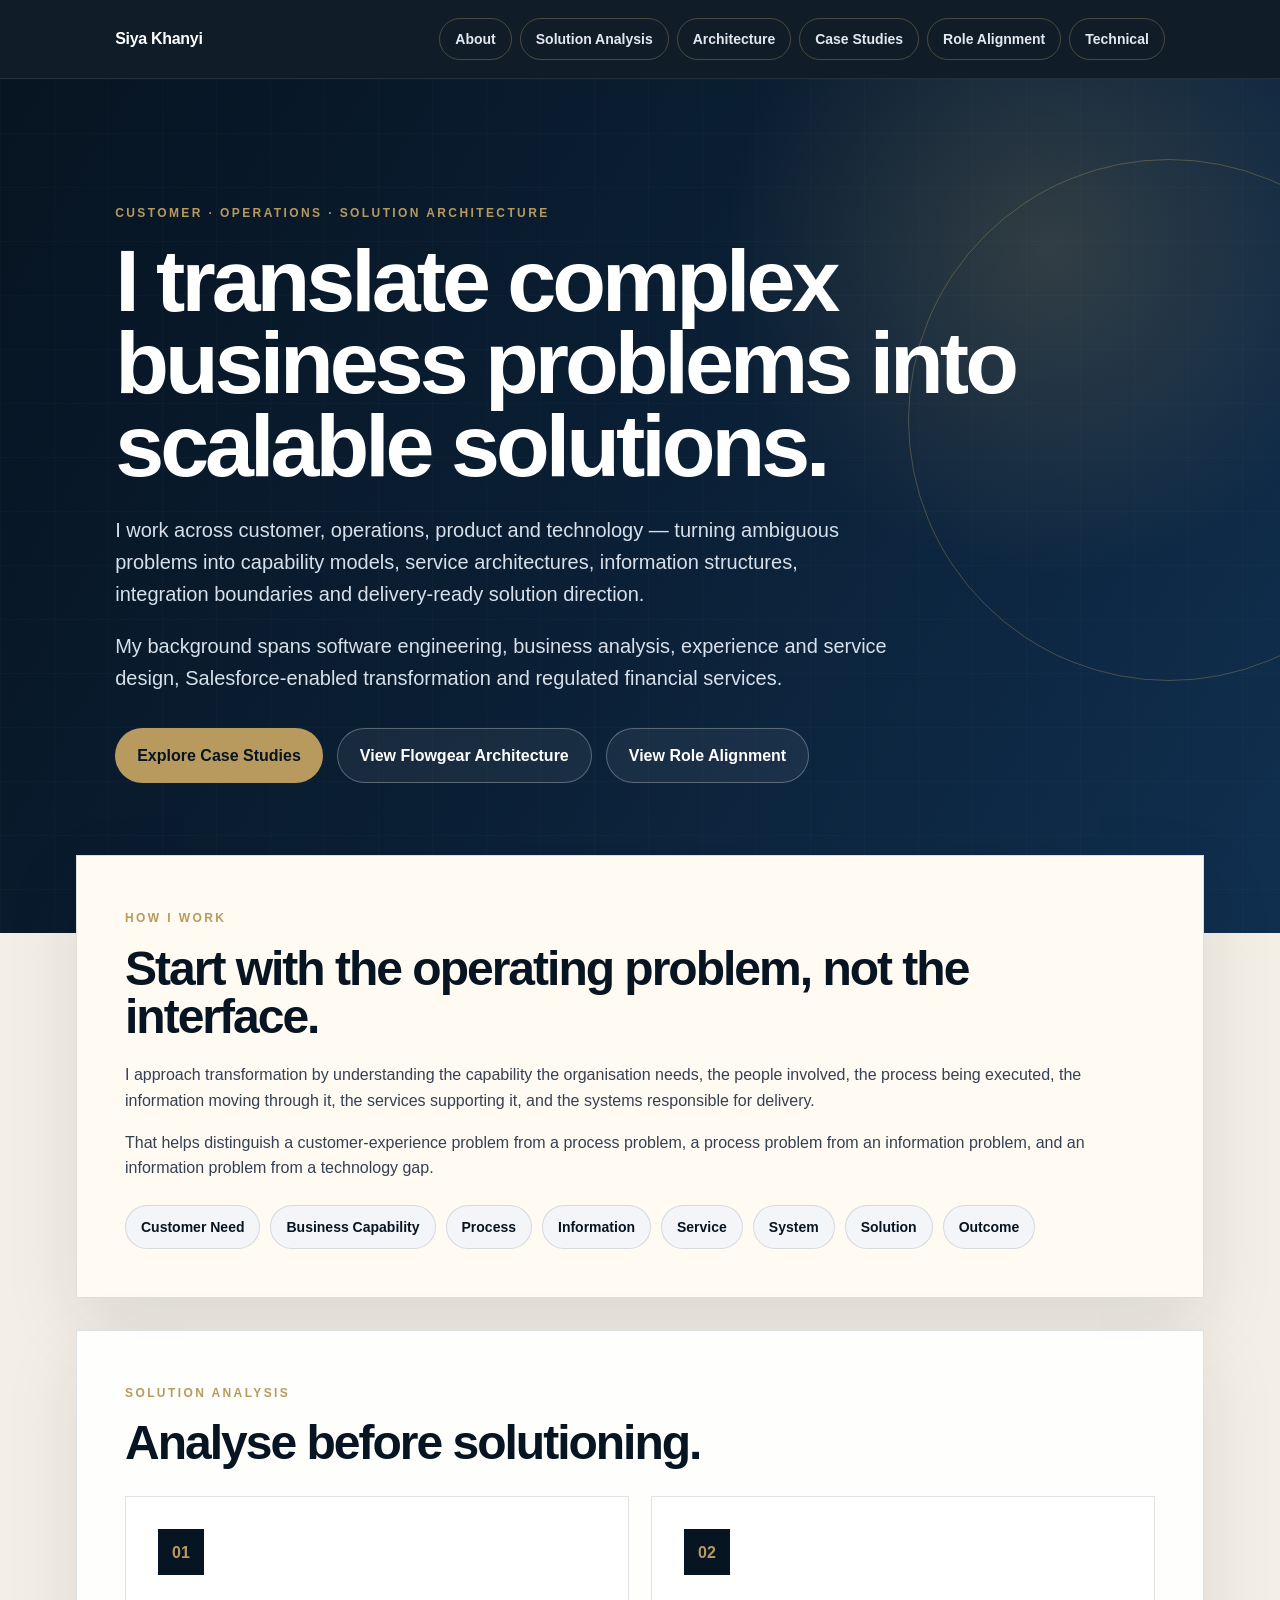
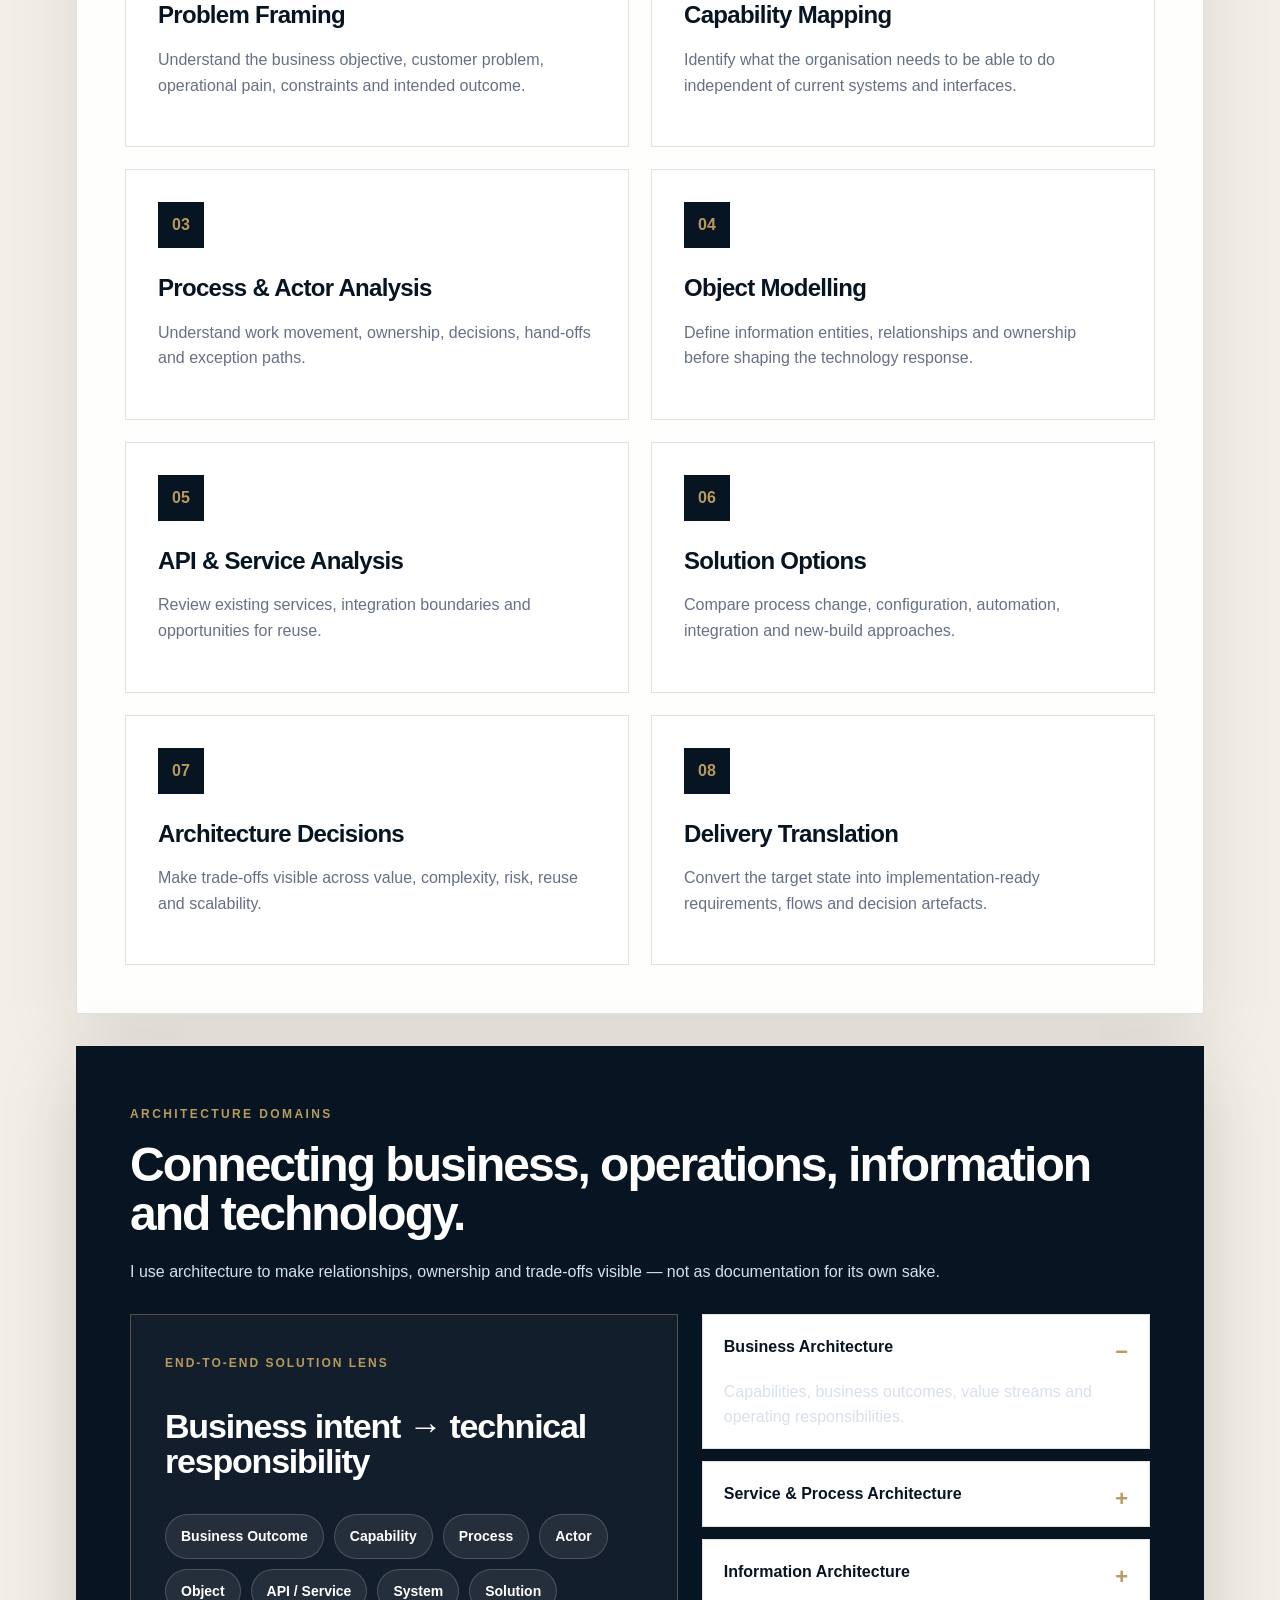
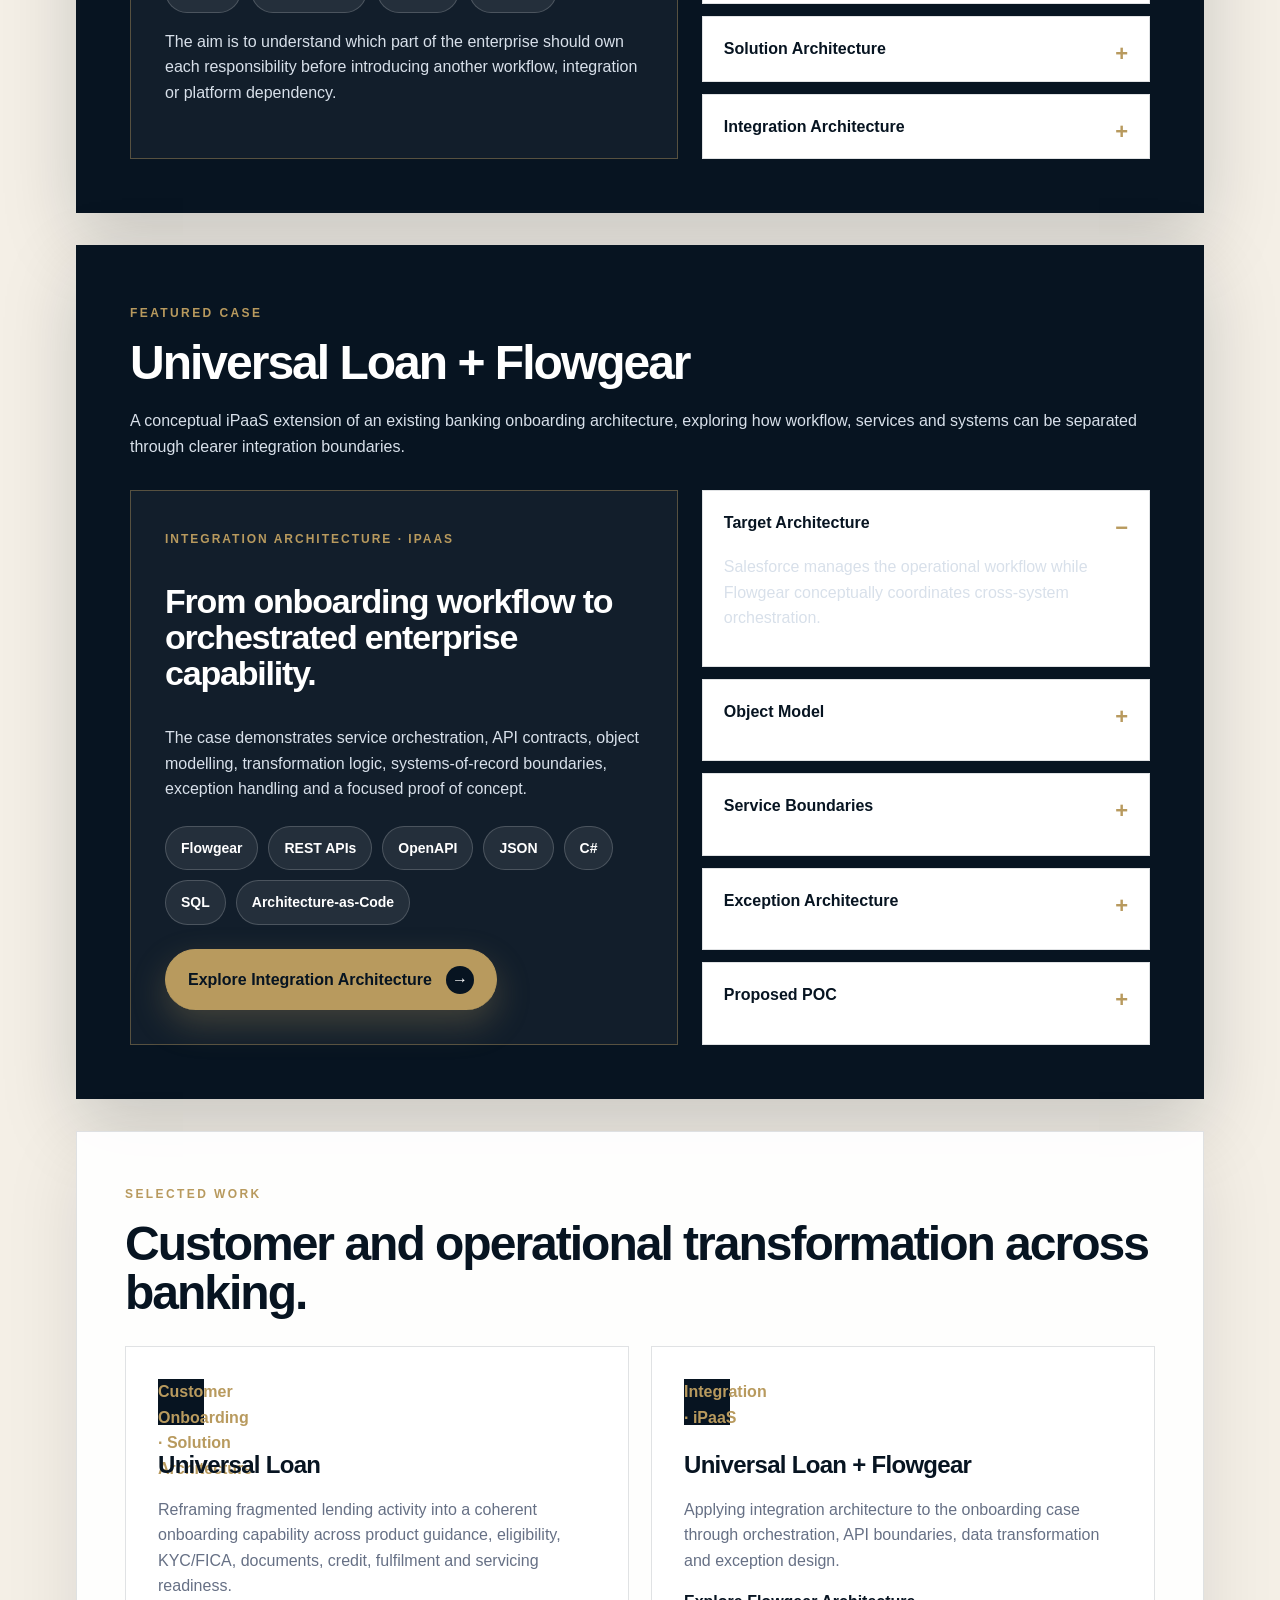
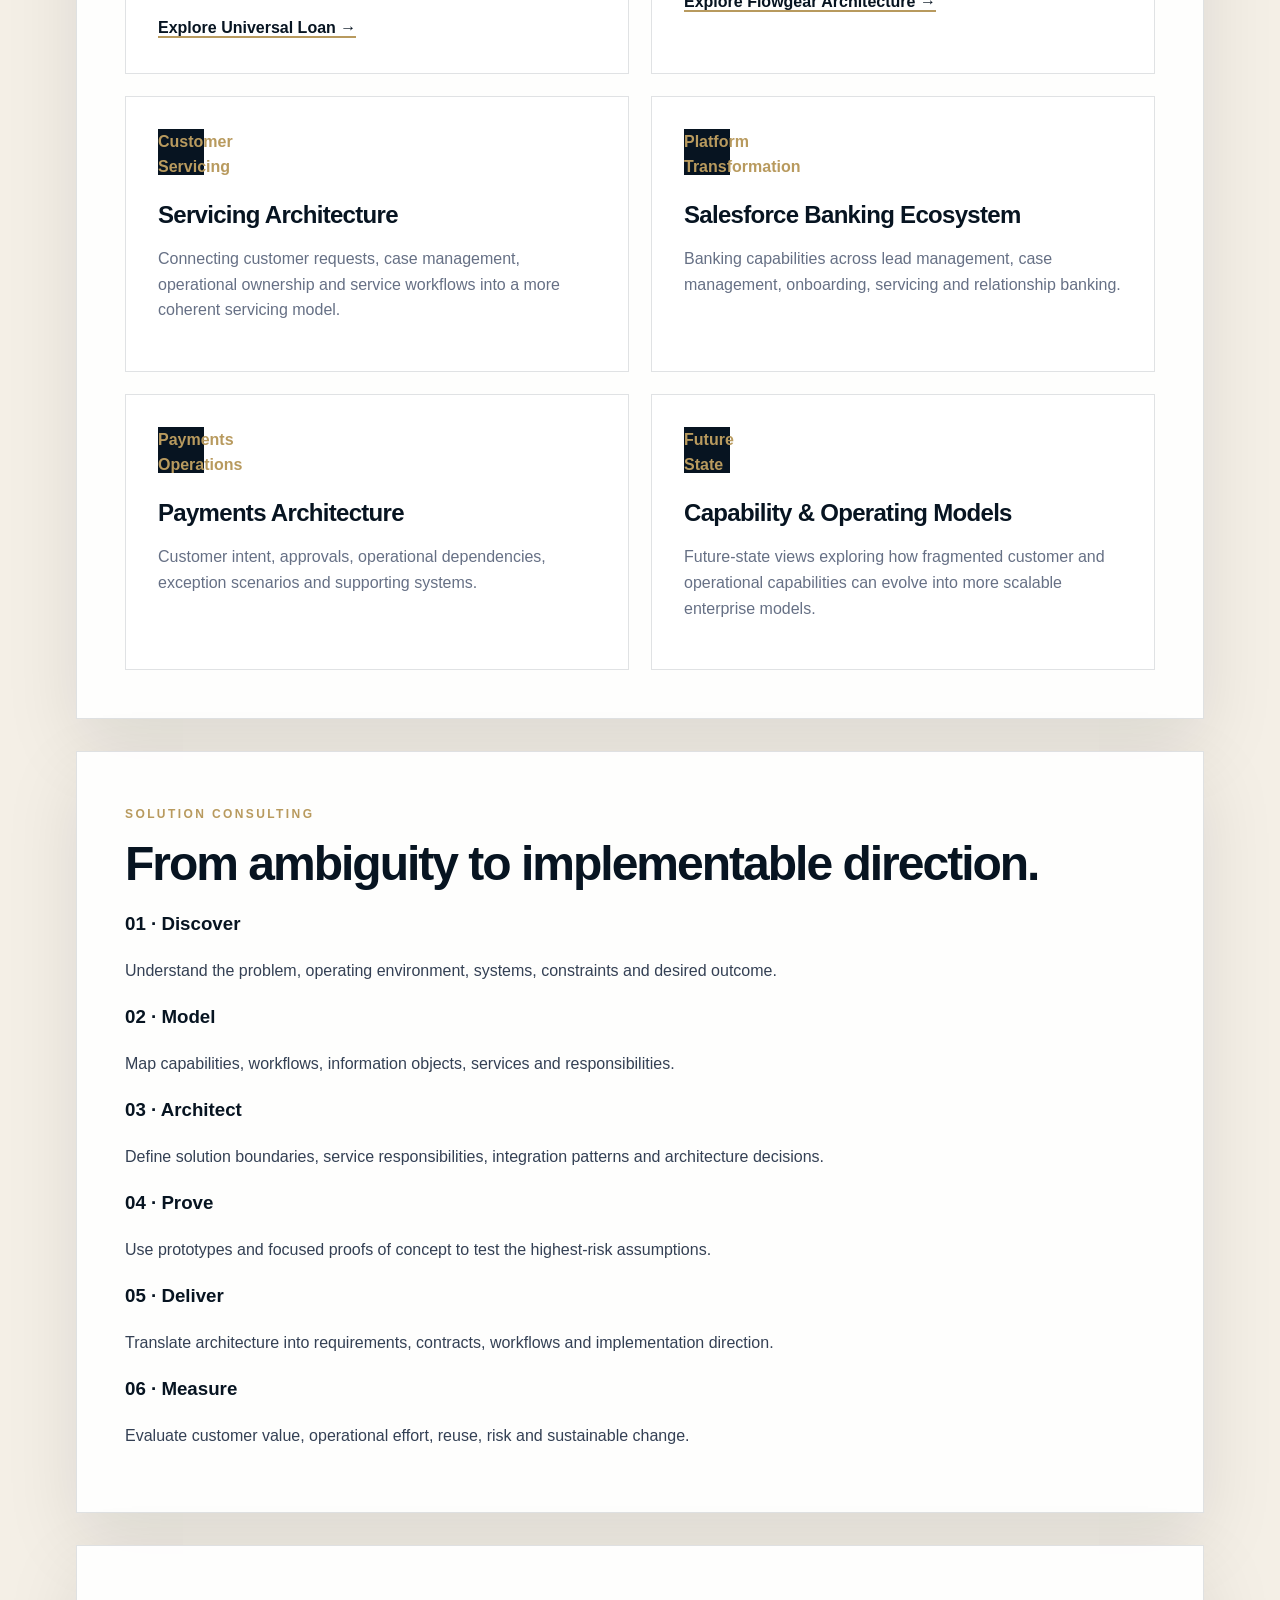
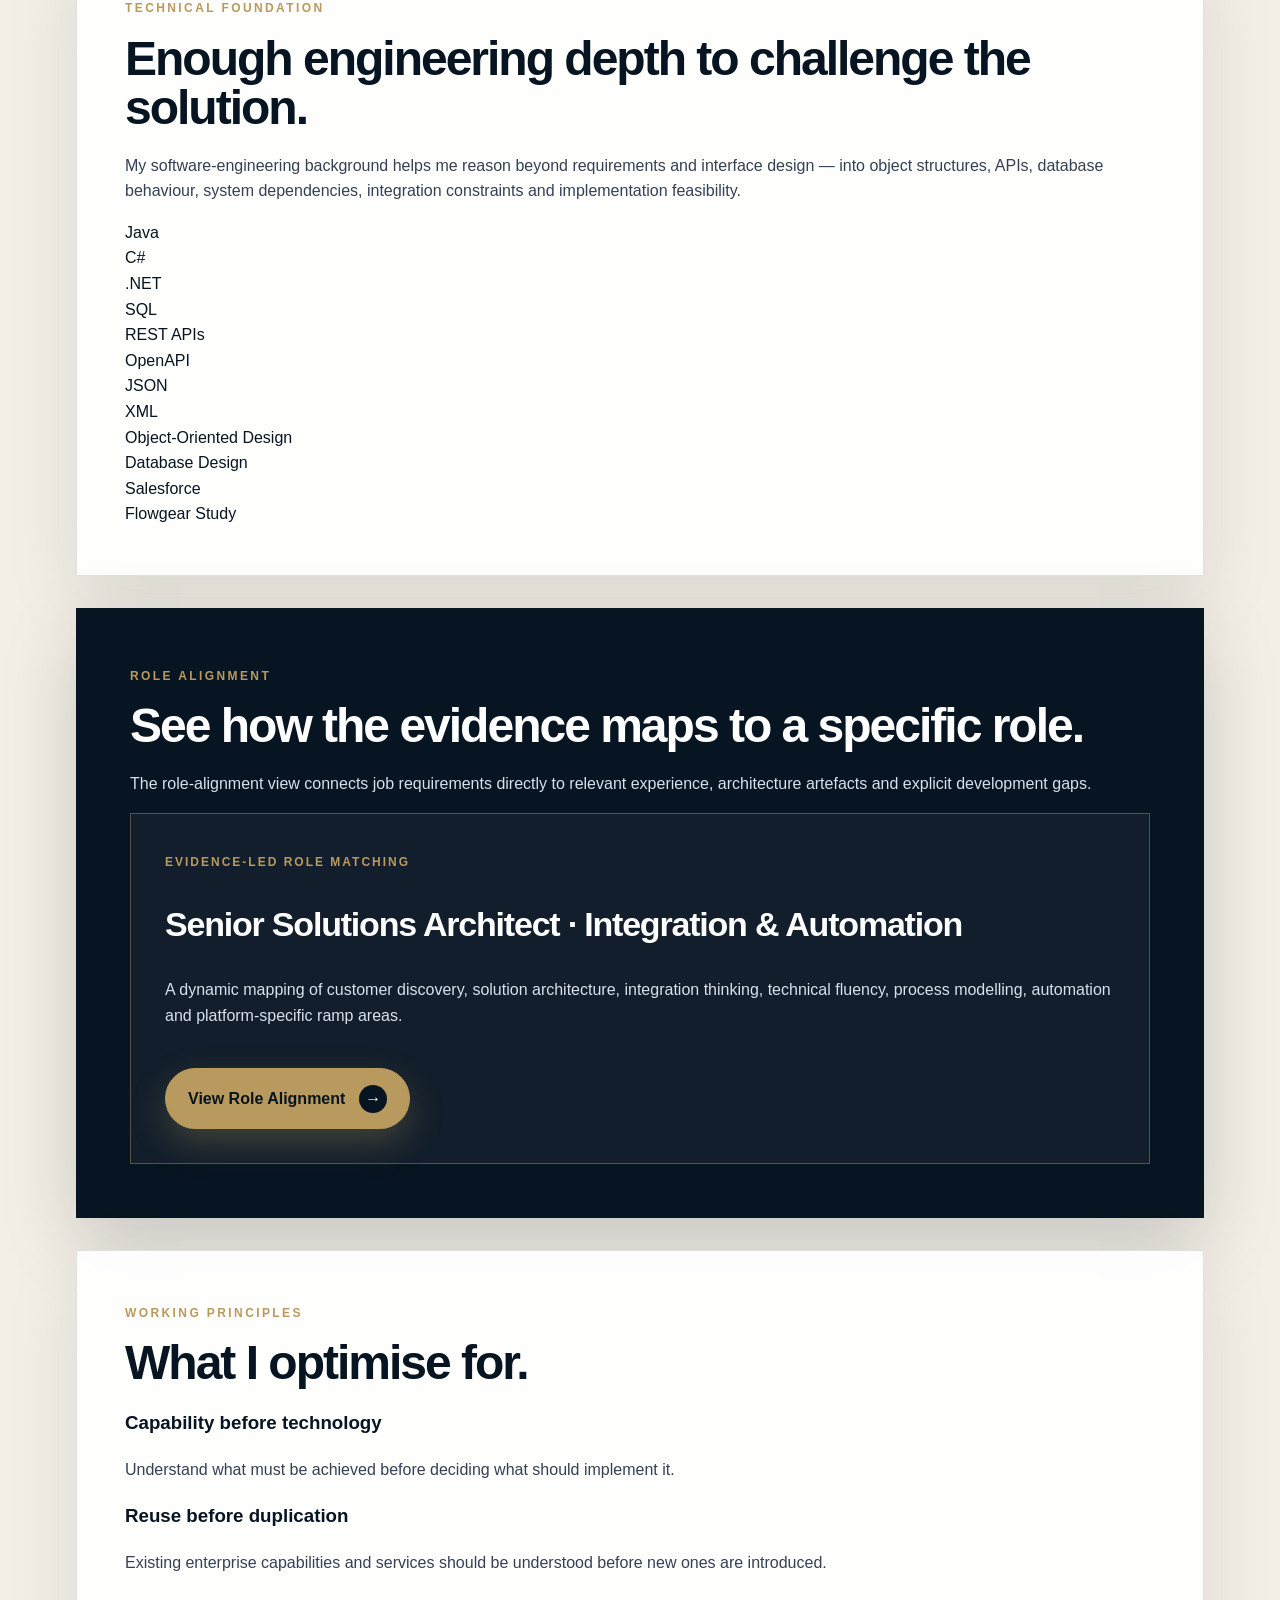
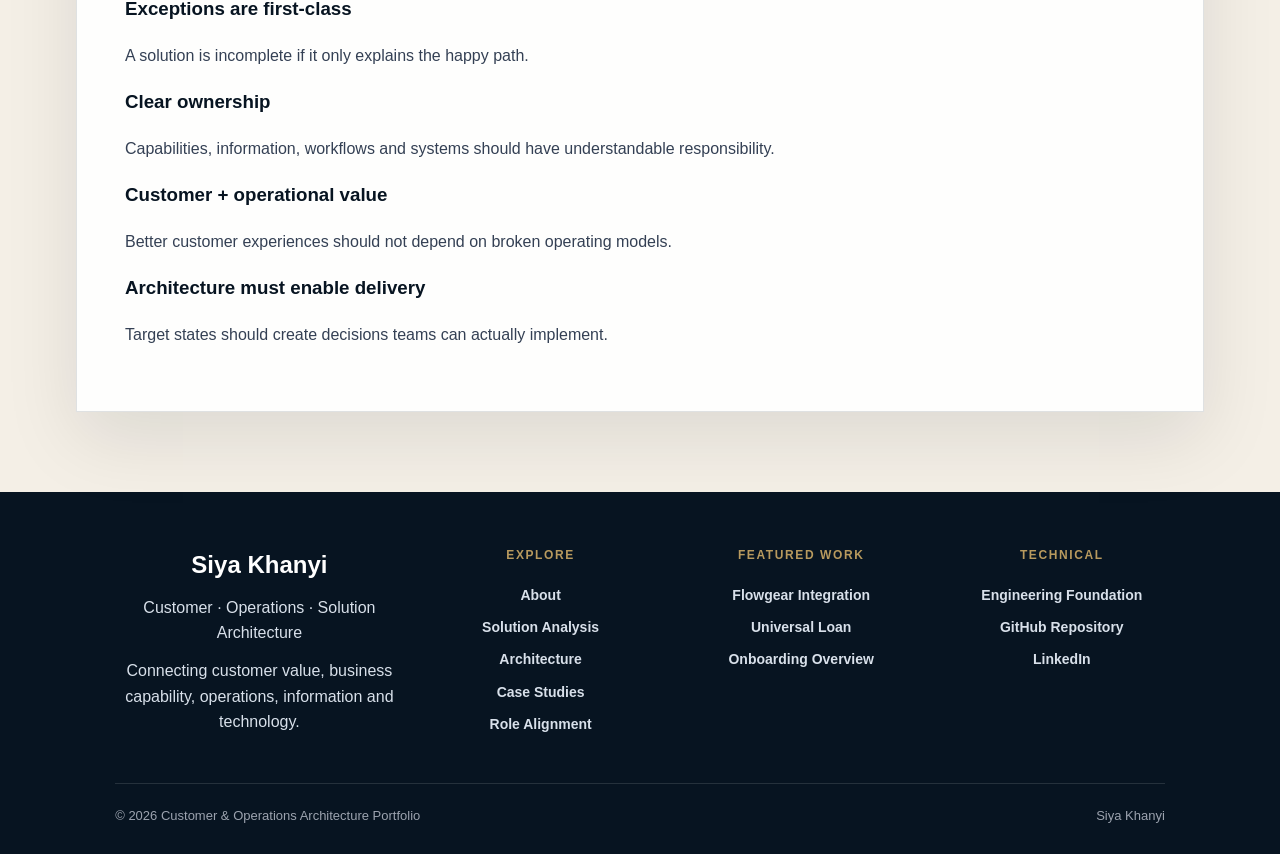
==== commit 330bd305: "Revise portfolio content and structure Updated portfolio description and improved clarity in various" ====
--- a/index.html
+++ b/index.html
@@ -16,7 +16,7 @@
 
   <meta
     name="description"
-    content="Portfolio of Siya Khanyi — a customer, operations and solution practitioner working across product, business, architecture, service design, integration and digital transformation."
+    content="Customer, operations and solution architecture portfolio by Siya Khanyi, covering banking transformation, capability mapping, service architecture, integration thinking, Salesforce ecosystems and future-state solution design."
   >
 
   <link
@@ -71,6 +71,10 @@
       Case Studies
     </a>
 
+    <a href="role-alignment.html?role=chosen-senior-solutions-architect">
+      Role Alignment
+    </a>
+
     <a href="#technical">
       Technical
     </a>
@@ -95,13 +99,13 @@
 
 
     <h1>
-      I translate business problems into scalable solutions.
+      I translate complex business problems into scalable solutions.
     </h1>
 
 
     <p>
       I work across customer, operations, product and technology —
-      translating ambiguous business problems into capability models,
+      turning ambiguous problems into capability models,
       service architectures, information structures,
       integration boundaries and delivery-ready solution direction.
     </p>
@@ -109,12 +113,9 @@
 
     <p>
       My background spans software engineering,
-      business analysis, experience design,
-      service design and regulated financial services,
-      giving me a practical bridge between
-      what customers need,
-      how organisations operate,
-      and how technology should enable both.
+      business analysis, experience and service design,
+      Salesforce-enabled transformation
+      and regulated financial services.
     </p>
 
 
@@ -138,9 +139,9 @@
 
       <a
         class="button secondary"
-        href="#technical"
+        href="role-alignment.html?role=chosen-senior-solutions-architect"
       >
-        Technical Foundation
+        View Role Alignment
       </a>
 
     </div>
@@ -161,6 +162,7 @@
 <section
   class="panel intro-panel"
   id="about"
+  aria-labelledby="about-heading"
 >
 
   <span class="section-kicker">
@@ -168,7 +170,7 @@
   </span>
 
 
-  <h2>
+  <h2 id="about-heading">
     Start with the operating problem, not the interface.
   </h2>
 
@@ -185,15 +187,18 @@
 
 
   <p>
-    This helps distinguish
+    That helps distinguish
     a customer-experience problem
-    from a workflow problem,
-    a workflow problem from an information problem,
+    from a process problem,
+    a process problem from an information problem,
     and an information problem from a technology gap.
   </p>
 
 
-  <div class="flow">
+  <div
+    class="flow"
+    aria-label="Solution analysis approach"
+  >
 
     <span>
       Customer Need
@@ -240,6 +245,7 @@
 <section
   class="panel"
   id="solution-analysis"
+  aria-labelledby="solution-analysis-heading"
 >
 
   <span class="section-kicker">
@@ -247,7 +253,7 @@
   </span>
 
 
-  <h2>
+  <h2 id="solution-analysis-heading">
     Analyse before solutioning.
   </h2>
 
@@ -327,9 +333,9 @@
       </h3>
 
       <p>
-        Define the information entities,
+        Define information entities,
         relationships and ownership
-        needed by the solution.
+        before shaping the technology response.
       </p>
 
     </article>
@@ -424,12 +430,13 @@
 
 
 <!-- ============================================================
-     ARCHITECTURE DOMAINS
+     ARCHITECTURE
      ============================================================ -->
 
 <section
   class="case-section"
   id="architecture"
+  aria-labelledby="architecture-heading"
 >
 
   <div class="case-copy">
@@ -439,15 +446,15 @@
     </span>
 
 
-    <h2>
+    <h2 id="architecture-heading">
       Connecting business, operations, information and technology.
     </h2>
 
 
     <p>
-      I use architecture as a way of making
+      I use architecture to make
       relationships, ownership and trade-offs visible —
-      not as an isolated technical exercise.
+      not as documentation for its own sake.
     </p>
 
   </div>
@@ -507,11 +514,11 @@
 
 
       <p>
-        The goal is to understand
+        The aim is to understand
         which part of the enterprise
         should own each responsibility
-        before introducing another tool,
-        workflow or integration.
+        before introducing another workflow,
+        integration or platform dependency.
       </p>
 
     </article>
@@ -546,7 +553,7 @@
 
         <p>
           Customer journeys,
-          operational workflows,
+          workflows,
           actors,
           hand-offs,
           controls
@@ -619,94 +626,222 @@
 
 
 <!-- ============================================================
+     FEATURED INTEGRATION CASE
+     ============================================================ -->
+
+<section
+  class="case-section"
+  aria-labelledby="featured-case-heading"
+>
+
+  <div class="case-copy">
+
+    <span class="section-kicker gold">
+      Featured Case
+    </span>
+
+
+    <h2 id="featured-case-heading">
+      Universal Loan + Flowgear
+    </h2>
+
+
+    <p>
+      A conceptual iPaaS extension of an existing banking
+      onboarding architecture, exploring how workflow,
+      services and systems can be separated through
+      clearer integration boundaries.
+    </p>
+
+  </div>
+
+
+
+  <div class="case-layout">
+
+
+    <article class="featured-case">
+
+      <span class="case-status">
+        Integration Architecture · iPaaS
+      </span>
+
+
+      <h3>
+        From onboarding workflow to orchestrated enterprise capability.
+      </h3>
+
+
+      <p>
+        The case demonstrates service orchestration,
+        API contracts, object modelling,
+        transformation logic,
+        systems-of-record boundaries,
+        exception handling
+        and a focused proof of concept.
+      </p>
+
+
+      <div class="flow dark-flow">
+
+        <span>
+          Flowgear
+        </span>
+
+        <span>
+          REST APIs
+        </span>
+
+        <span>
+          OpenAPI
+        </span>
+
+        <span>
+          JSON
+        </span>
+
+        <span>
+          C#
+        </span>
+
+        <span>
+          SQL
+        </span>
+
+        <span>
+          Architecture-as-Code
+        </span>
+
+      </div>
+
+
+      <a
+        class="case-cta"
+        href="customer-onboarding/flowgear-integration-extension.html"
+      >
+        Explore Integration Architecture
+        <span aria-hidden="true">→</span>
+      </a>
+
+    </article>
+
+
+
+    <div class="roadmap">
+
+
+      <details open>
+
+        <summary>
+          Target Architecture
+        </summary>
+
+        <p>
+          Salesforce manages the operational workflow
+          while Flowgear conceptually coordinates
+          cross-system orchestration.
+        </p>
+
+      </details>
+
+
+
+      <details>
+
+        <summary>
+          Object Model
+        </summary>
+
+        <p>
+          Customer, application,
+          product, document,
+          decision and case objects
+          are modelled independently of implementation technology.
+        </p>
+
+      </details>
+
+
+
+      <details>
+
+        <summary>
+          Service Boundaries
+        </summary>
+
+        <p>
+          Eligibility,
+          compliance,
+          document,
+          credit and fulfilment capabilities
+          are treated as reusable services.
+        </p>
+
+      </details>
+
+
+
+      <details>
+
+        <summary>
+          Exception Architecture
+        </summary>
+
+        <p>
+          Technical and business failures
+          are treated as explicit operational states
+          with recovery paths.
+        </p>
+
+      </details>
+
+
+
+      <details>
+
+        <summary>
+          Proposed POC
+        </summary>
+
+        <p>
+          A focused eligibility orchestration
+          proves the core integration pattern
+          before broader implementation.
+        </p>
+
+      </details>
+
+
+    </div>
+
+  </div>
+
+</section>
+
+
+
+<!-- ============================================================
      CASE STUDIES
      ============================================================ -->
 
 <section
   class="panel"
   id="case-studies"
+  aria-labelledby="case-studies-heading"
 >
 
   <span class="section-kicker">
-    Selected Case Studies
+    Selected Work
   </span>
 
 
-  <h2>
-    Work across customer, operations and technology.
+  <h2 id="case-studies-heading">
+    Customer and operational transformation across banking.
   </h2>
 
 
   <div class="domain-grid">
 
-
-    <!-- ========================================================
-         FLOWGEAR
-         ======================================================== -->
-
-    <article class="domain-card">
-
-      <span class="number">
-        Featured · Integration Architecture
-      </span>
-
-
-      <h3>
-        Universal Loan + Flowgear
-      </h3>
-
-
-      <p>
-        A conceptual iPaaS extension of an existing banking
-        onboarding solution, exploring service orchestration,
-        API contracts, object modelling, data transformation,
-        system boundaries, exception handling
-        and a focused proof of concept.
-      </p>
-
-
-      <div class="flow">
-
-        <span>
-          iPaaS
-        </span>
-
-        <span>
-          APIs
-        </span>
-
-        <span>
-          Flowgear
-        </span>
-
-        <span>
-          C#
-        </span>
-
-        <span>
-          SQL
-        </span>
-
-        <span>
-          Architecture-as-Code
-        </span>
-
-      </div>
-
-
-      <a
-        href="customer-onboarding/flowgear-integration-extension.html"
-      >
-        Explore Integration Architecture →
-      </a>
-
-    </article>
-
-
-
-    <!-- ========================================================
-         UNIVERSAL LOAN
-         ======================================================== -->
 
     <article class="domain-card">
 
@@ -723,7 +858,7 @@
       <p>
         Reframing fragmented lending activity
         into a coherent onboarding capability
-        connecting product guidance,
+        across product guidance,
         eligibility,
         KYC/FICA,
         documents,
@@ -733,34 +868,7 @@
       </p>
 
 
-      <div class="flow">
-
-        <span>
-          Capability Mapping
-        </span>
-
-        <span>
-          Object Modelling
-        </span>
-
-        <span>
-          Process
-        </span>
-
-        <span>
-          Services
-        </span>
-
-        <span>
-          Solution Architecture
-        </span>
-
-      </div>
-
-
-      <a
-        href="customer-onboarding/index.html"
-      >
+      <a href="customer-onboarding/index.html">
         Explore Universal Loan →
       </a>
 
@@ -768,48 +876,64 @@
 
 
 
-    <!-- ========================================================
-         CUSTOMER SERVICING
-         ======================================================== -->
-
     <article class="domain-card">
 
       <span class="number">
-        Servicing · Operations
+        Integration · iPaaS
       </span>
 
 
       <h3>
+        Universal Loan + Flowgear
+      </h3>
+
+
+      <p>
+        Applying integration architecture
+        to the onboarding case through
+        orchestration,
+        API boundaries,
+        data transformation
+        and exception design.
+      </p>
+
+
+      <a href="customer-onboarding/flowgear-integration-extension.html">
+        Explore Flowgear Architecture →
+      </a>
+
+    </article>
+
+
+
+    <article class="domain-card">
+
+      <span class="number">
         Customer Servicing
-      </h3>
-
-
-      <p>
-        Exploring how customer requests,
-        operational ownership,
-        service workflows
-        and system support
-        can be structured into
-        a more coherent servicing model.
-      </p>
-
-
-      <a href="customer.servicing">
-        Explore Customer Servicing →
-      </a>
-
-    </article>
-
-
-
-    <!-- ========================================================
-         SALESFORCE ECOSYSTEM
-         ======================================================== -->
+      </span>
+
+
+      <h3>
+        Servicing Architecture
+      </h3>
+
+
+      <p>
+        Connecting customer requests,
+        case management,
+        operational ownership
+        and service workflows
+        into a more coherent servicing model.
+      </p>
+
+    </article>
+
+
 
     <article class="domain-card">
 
       <span class="number">
-        Platform · Enterprise Servicing
+        Platform Transformation
       </span>
 
 
@@ -819,82 +943,60 @@
 
 
       <p>
-        Architecture and operating-model thinking
-        across lead management,
+        Banking capabilities across
+        lead management,
         case management,
-        relationship banking,
-        reusable experience patterns
-        and platform-enabled servicing.
-      </p>
-
-
-      <a href="salesforce.banking.ecosystem">
-        Explore Salesforce Ecosystem →
-      </a>
-
-    </article>
-
-
-
-    <!-- ========================================================
-         PAYMENTS
-         ======================================================== -->
+        onboarding,
+        servicing
+        and relationship banking.
+      </p>
+
+    </article>
+
+
 
     <article class="domain-card">
 
       <span class="number">
-        Payments · Operations
+        Payments Operations
       </span>
 
 
       <h3>
-        Payments Operations
-      </h3>
-
-
-      <p>
-        Mapping payment journeys
-        across customer intent,
+        Payments Architecture
+      </h3>
+
+
+      <p>
+        Customer intent,
+        approvals,
         operational dependencies,
         exception scenarios
         and supporting systems.
       </p>
 
-
-      <a href="payments.operations">
-        Explore Payments Operations →
-      </a>
-
-    </article>
-
-
-
-    <!-- ========================================================
-         FUTURE STATE
-         ======================================================== -->
+    </article>
+
+
 
     <article class="domain-card">
 
       <span class="number">
-        Enterprise · Future State
+        Future State
       </span>
 
 
       <h3>
-        Future-State Architecture
-      </h3>
-
-
-      <p>
-        Translating fragmented capabilities
-        into scalable future-state operating
-        and technology models.
-      </p>
-
-
-      <a href="future.state.architecture">
-        Explore Future State →
-      </a>
+        Capability & Operating Models
+      </h3>
+
+
+      <p>
+        Future-state views exploring
+        how fragmented customer
+        and operational capabilities
+        can evolve into more scalable enterprise models.
+      </p>
 
     </article>
 
@@ -915,12 +1017,12 @@
 >
 
   <span class="section-kicker">
-    Solution Consulting Lens
+    Solution Consulting
   </span>
 
 
   <h2 id="consulting-heading">
-    From customer problem to solution decision.
+    From ambiguity to implementable direction.
   </h2>
 
 
@@ -934,10 +1036,11 @@
       </h3>
 
       <p>
-        Understand the business problem,
-        systems landscape,
-        operating model,
-        constraints and desired outcome.
+        Understand the problem,
+        operating environment,
+        systems,
+        constraints
+        and desired outcome.
       </p>
 
     </article>
@@ -954,7 +1057,8 @@
         Map capabilities,
         workflows,
         information objects,
-        services and responsibilities.
+        services
+        and responsibilities.
       </p>
 
     </article>
@@ -969,10 +1073,9 @@
 
       <p>
         Define solution boundaries,
-        orchestration,
-        transformation,
-        exceptions
-        and governance.
+        service responsibilities,
+        integration patterns
+        and architecture decisions.
       </p>
 
     </article>
@@ -986,8 +1089,8 @@
       </h3>
 
       <p>
-        Use focused prototypes
-        and proofs of concept
+        Use prototypes
+        and focused proofs of concept
         to test the highest-risk assumptions.
       </p>
 
@@ -998,15 +1101,33 @@
     <article class="compact-card">
 
       <h3>
-        05 · Measure
-      </h3>
-
-      <p>
-        Evaluate reduced effort,
-        faster turnaround,
-        improved reuse,
-        lower coupling
-        and operational visibility.
+        05 · Deliver
+      </h3>
+
+      <p>
+        Translate architecture
+        into requirements,
+        contracts,
+        workflows
+        and implementation direction.
+      </p>
+
+    </article>
+
+
+
+    <article class="compact-card">
+
+      <h3>
+        06 · Measure
+      </h3>
+
+      <p>
+        Evaluate customer value,
+        operational effort,
+        reuse,
+        risk
+        and sustainable change.
       </p>
 
     </article>
@@ -1025,6 +1146,7 @@
 <section
   class="panel"
   id="technical"
+  aria-labelledby="technical-heading"
 >
 
   <span class="section-kicker">
@@ -1032,13 +1154,13 @@
   </span>
 
 
-  <h2>
+  <h2 id="technical-heading">
     Enough engineering depth to challenge the solution.
   </h2>
 
 
   <p>
-    My technical background helps me reason
+    My software-engineering background helps me reason
     beyond requirements and interface design —
     into object structures,
     APIs,
@@ -1106,24 +1228,93 @@
 
 
 <!-- ============================================================
+     ROLE ALIGNMENT
+     ============================================================ -->
+
+<section
+  class="case-section"
+  aria-labelledby="role-alignment-heading"
+>
+
+  <div class="case-copy">
+
+    <span class="section-kicker gold">
+      Role Alignment
+    </span>
+
+
+    <h2 id="role-alignment-heading">
+      See how the evidence maps to a specific role.
+    </h2>
+
+
+    <p>
+      The role-alignment view connects
+      job requirements directly to
+      relevant experience,
+      architecture artefacts
+      and explicit development gaps.
+    </p>
+
+  </div>
+
+
+
+  <article class="featured-case">
+
+    <span class="case-status">
+      Evidence-Led Role Matching
+    </span>
+
+
+    <h3>
+      Senior Solutions Architect · Integration & Automation
+    </h3>
+
+
+    <p>
+      A dynamic mapping of
+      customer discovery,
+      solution architecture,
+      integration thinking,
+      technical fluency,
+      process modelling,
+      automation
+      and platform-specific ramp areas.
+    </p>
+
+
+    <a
+      class="case-cta"
+      href="role-alignment.html?role=chosen-senior-solutions-architect"
+    >
+      View Role Alignment
+      <span aria-hidden="true">→</span>
+    </a>
+
+  </article>
+
+</section>
+
+
+
+<!-- ============================================================
      PRINCIPLES
      ============================================================ -->
 
-<section class="case-section">
-
-  <div class="case-copy">
-
-    <span class="section-kicker gold">
-      Working Principles
-    </span>
-
-
-    <h2>
-      What I optimise for.
-    </h2>
-
-  </div>
-
+<section
+  class="panel"
+  aria-labelledby="principles-heading"
+>
+
+  <span class="section-kicker">
+    Working Principles
+  </span>
+
+
+  <h2 id="principles-heading">
+    What I optimise for.
+  </h2>
 
 
   <div class="compact-grid">
@@ -1132,13 +1323,12 @@
     <article class="compact-card">
 
       <h3>
-        Clarity before complexity
-      </h3>
-
-      <p>
-        Make the problem,
-        ownership and trade-offs
-        visible before introducing technology.
+        Capability before technology
+      </h3>
+
+      <p>
+        Understand what must be achieved
+        before deciding what should implement it.
       </p>
 
     </article>
@@ -1152,9 +1342,9 @@
       </h3>
 
       <p>
-        Understand existing capabilities,
-        services and patterns
-        before creating new ones.
+        Existing enterprise capabilities
+        and services should be understood
+        before new ones are introduced.
       </p>
 
     </article>
@@ -1164,7 +1354,7 @@
     <article class="compact-card">
 
       <h3>
-        Exception paths are first-class
+        Exceptions are first-class
       </h3>
 
       <p>
@@ -1179,13 +1369,14 @@
     <article class="compact-card">
 
       <h3>
-        Customer + business value
-      </h3>
-
-      <p>
-        Technology should improve
-        the customer experience
-        and the operating economics behind it.
+        Clear ownership
+      </h3>
+
+      <p>
+        Capabilities,
+        information,
+        workflows
+        and systems should have understandable responsibility.
       </p>
 
     </article>
@@ -1195,12 +1386,27 @@
     <article class="compact-card">
 
       <h3>
+        Customer + operational value
+      </h3>
+
+      <p>
+        Better customer experiences
+        should not depend on broken operating models.
+      </p>
+
+    </article>
+
+
+
+    <article class="compact-card">
+
+      <h3>
         Architecture must enable delivery
       </h3>
 
       <p>
-        The target state must translate
-        into decisions teams can actually implement.
+        Target states should create
+        decisions teams can actually implement.
       </p>
 
     </article>
@@ -1236,8 +1442,8 @@
       </p>
 
       <p>
-        Connecting business capability,
-        customer value,
+        Connecting customer value,
+        business capability,
         operations,
         information
         and technology.
@@ -1269,6 +1475,10 @@
         Case Studies
       </a>
 
+      <a href="role-alignment.html?role=chosen-senior-solutions-architect">
+        Role Alignment
+      </a>
+
     </div>
 
 
@@ -1309,10 +1519,15 @@
         GitHub Repository
       </a>
 
+      <a href="https://linkedin.com/in/siyabonga-k-4043a017b">
+        LinkedIn
+      </a>
+
     </div>
 
 
   </div>
+
 
 
   <div class="footer-bottom">
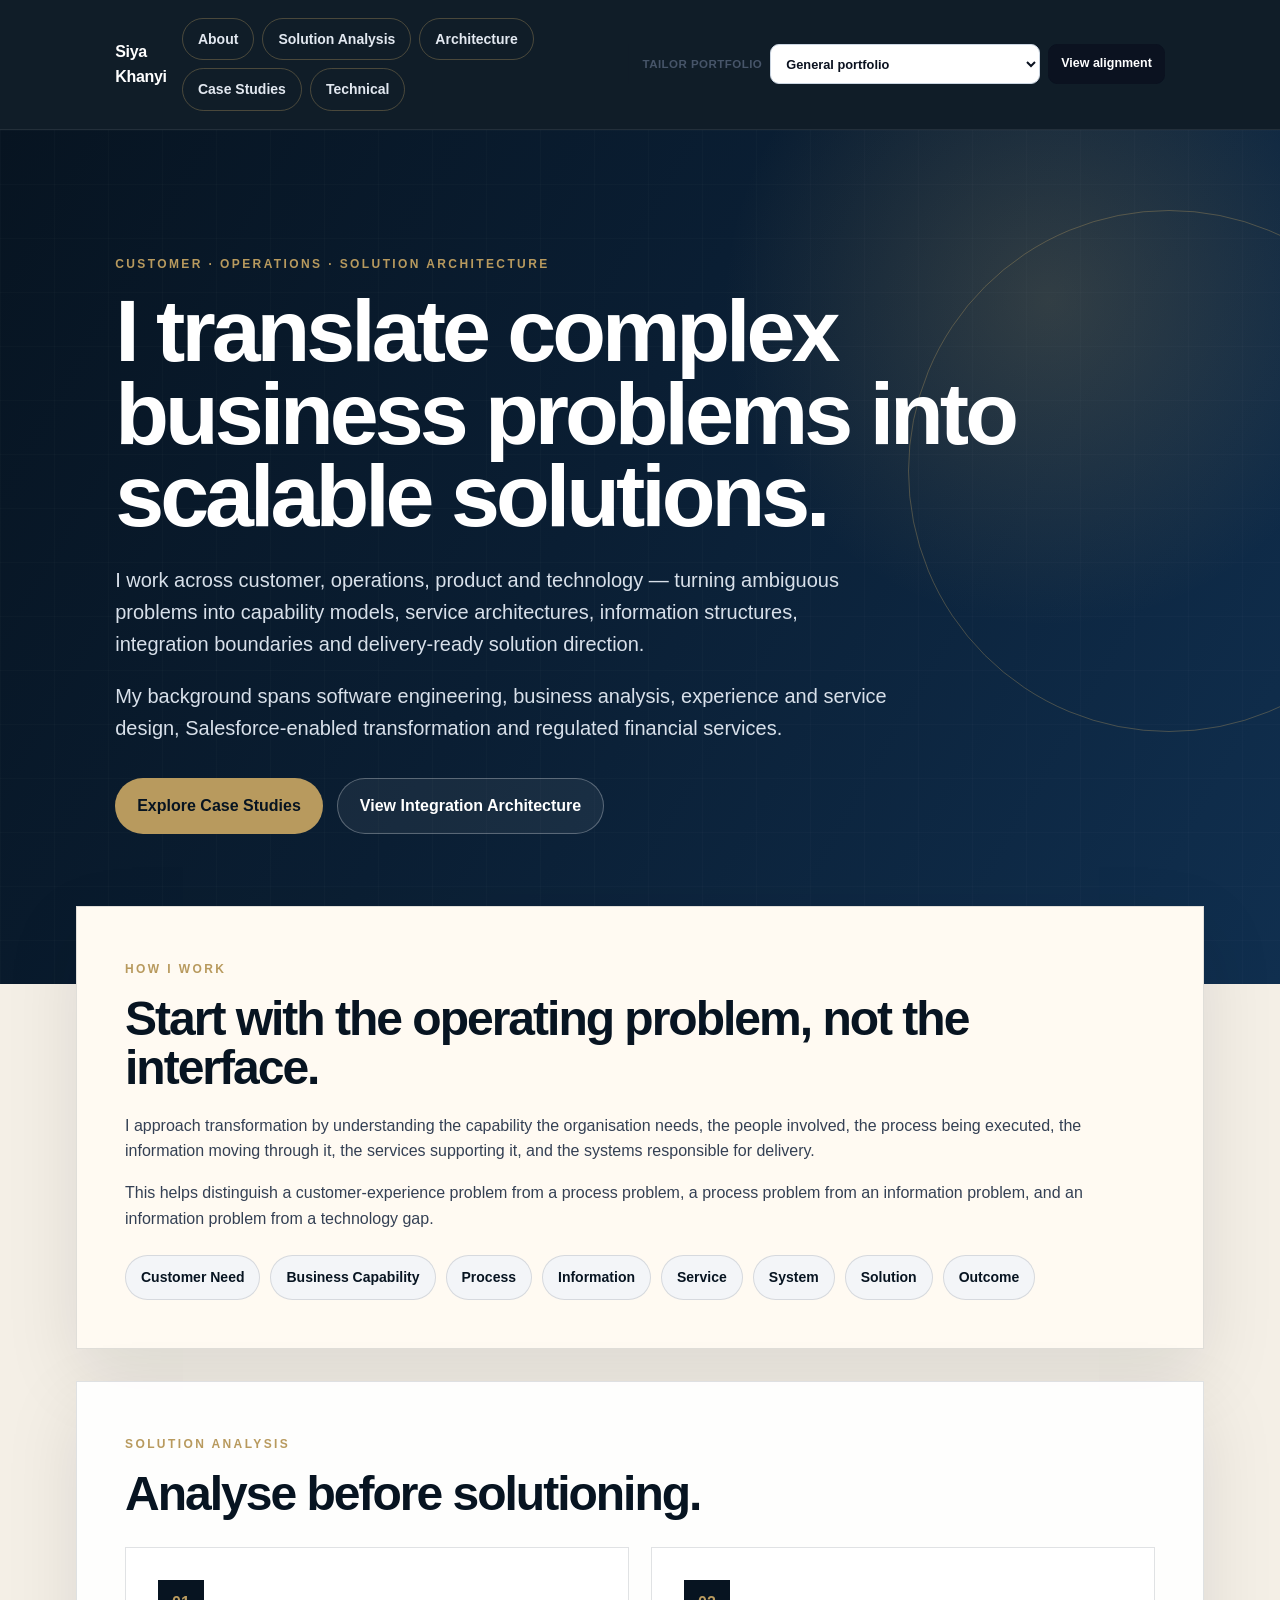
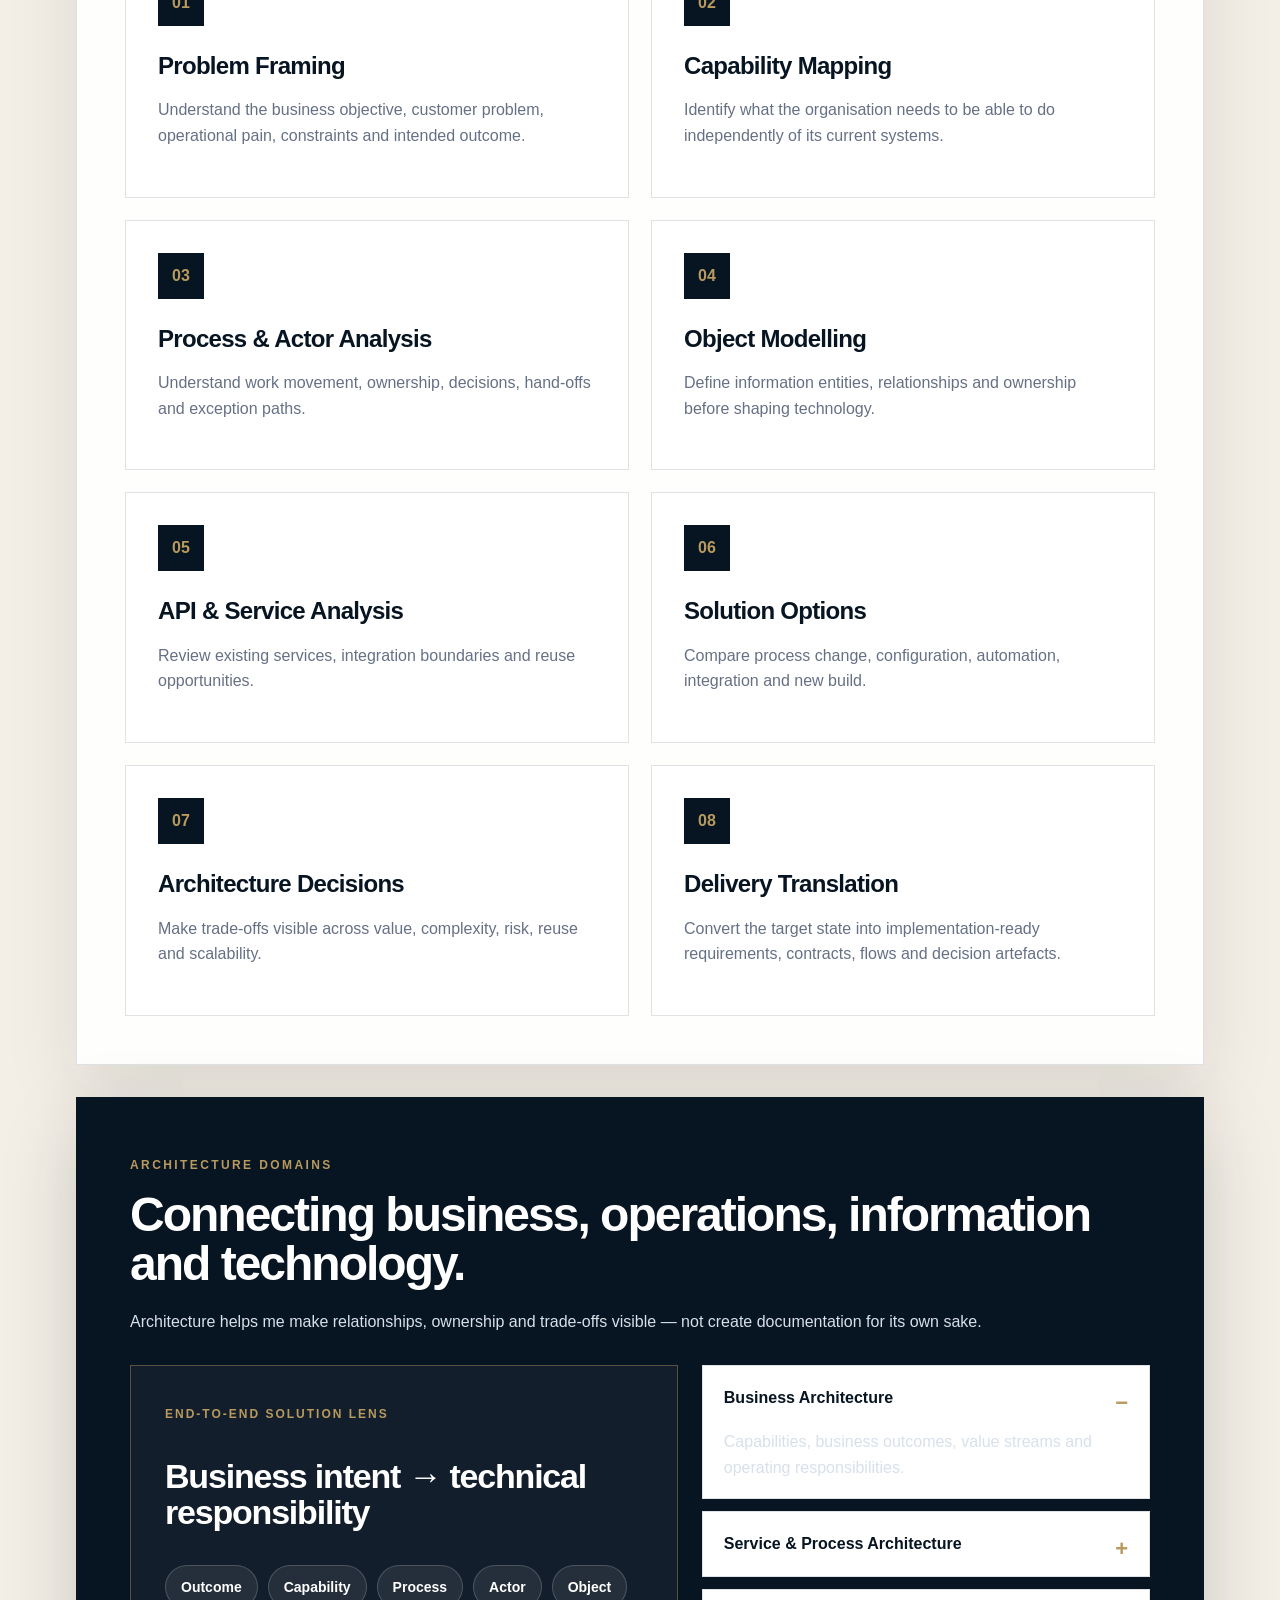
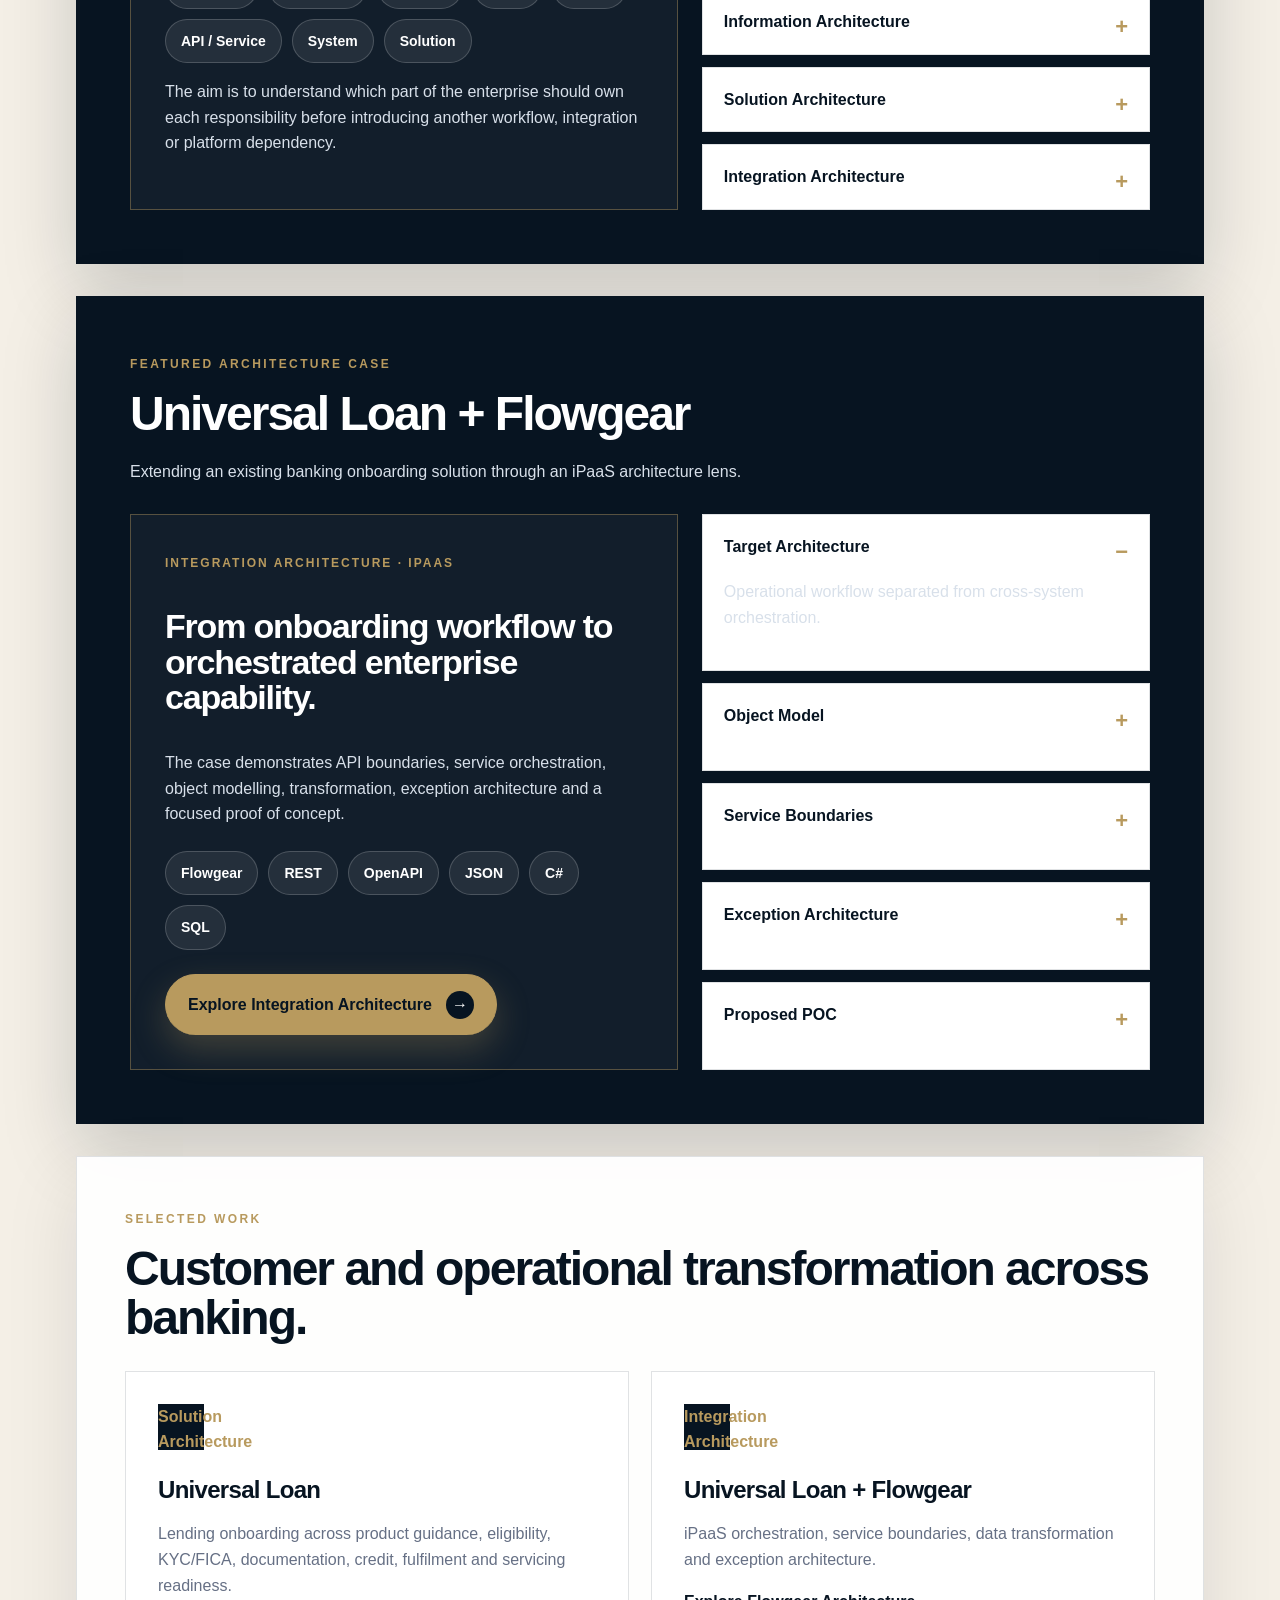
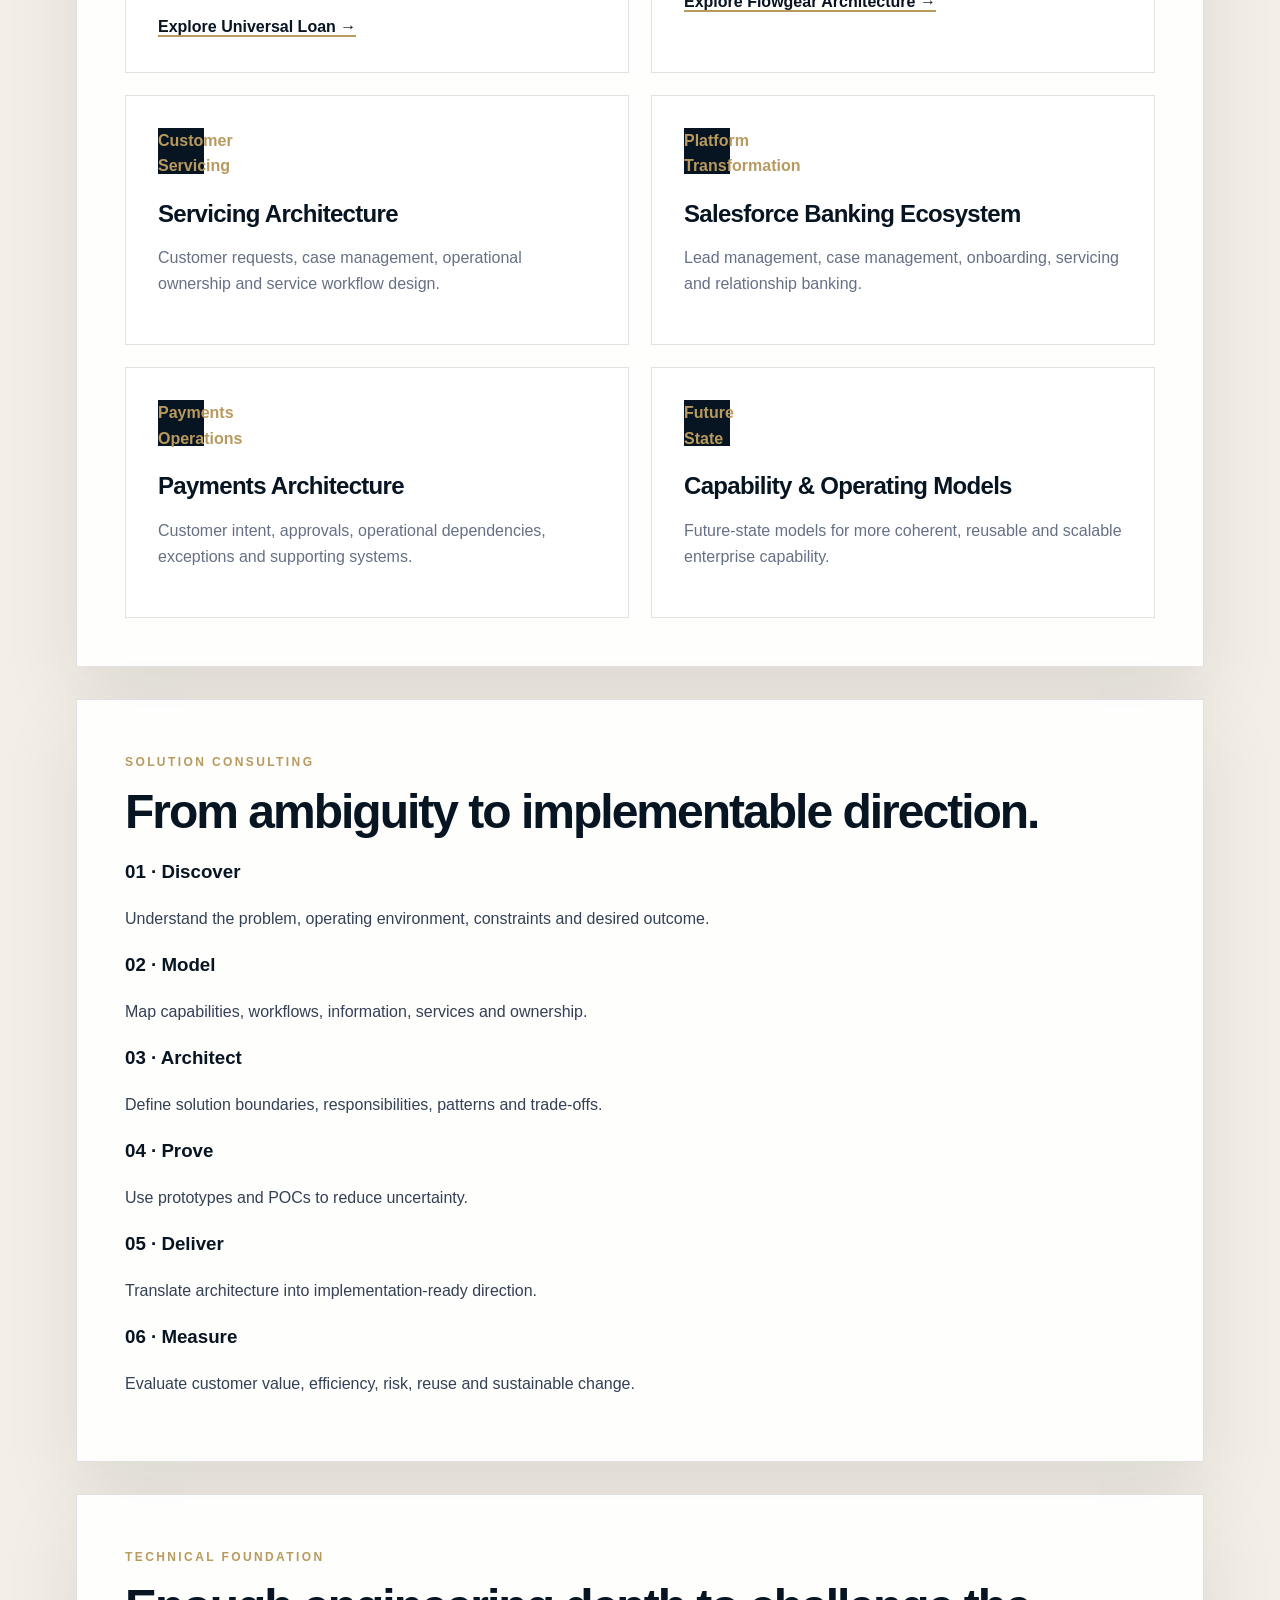
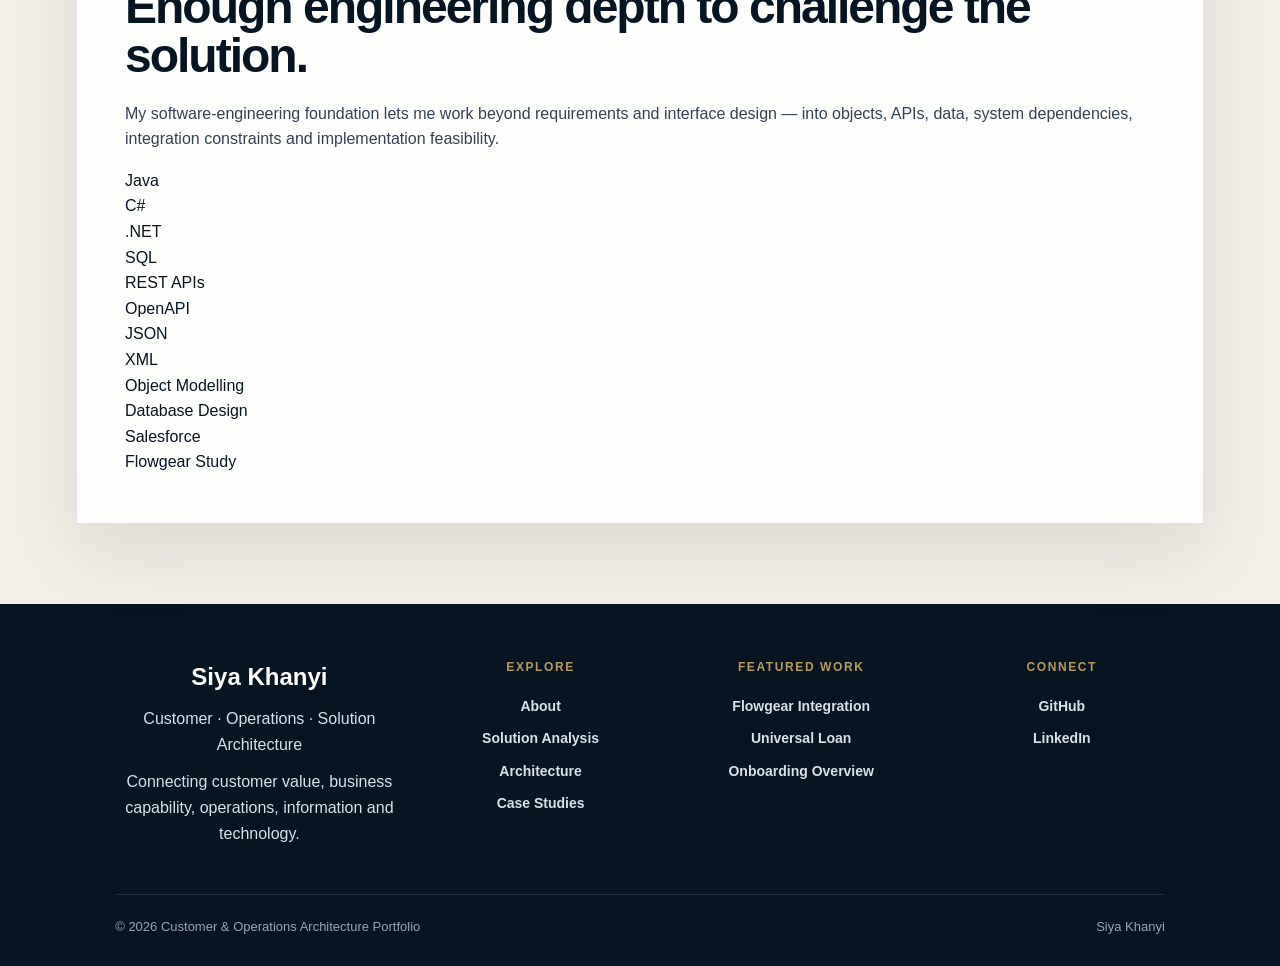
==== commit ff224c09: "Refactor index.html for clarity and remove sections Updated various text elements for clarity and co" ====
--- a/index.html
+++ b/index.html
@@ -21,7 +21,7 @@
 
   <link
     rel="stylesheet"
-    href="style.css?v=8"
+    href="style.css?v=9"
   >
 
 </head>
@@ -41,6 +41,7 @@
 
 <!-- ============================================================
      NAVIGATION
+     Global role selector is injected here automatically
      ============================================================ -->
 
 <nav
@@ -71,10 +72,6 @@
       Case Studies
     </a>
 
-    <a href="role-alignment.html?role=chosen-senior-solutions-architect">
-      Role Alignment
-    </a>
-
     <a href="#technical">
       Technical
     </a>
@@ -86,6 +83,20 @@
 
 
 <!-- ============================================================
+     ACTIVE ROLE CONTEXT
+     Hidden when General Portfolio is selected
+     ============================================================ -->
+
+<div
+  class="role-context"
+  id="portfolio-role-context"
+  hidden
+>
+</div>
+
+
+
+<!-- ============================================================
      HERO
      ============================================================ -->
 
@@ -106,14 +117,17 @@
     <p>
       I work across customer, operations, product and technology —
       turning ambiguous problems into capability models,
-      service architectures, information structures,
-      integration boundaries and delivery-ready solution direction.
+      service architectures,
+      information structures,
+      integration boundaries
+      and delivery-ready solution direction.
     </p>
 
 
     <p>
       My background spans software engineering,
-      business analysis, experience and service design,
+      business analysis,
+      experience and service design,
       Salesforce-enabled transformation
       and regulated financial services.
     </p>
@@ -133,17 +147,9 @@
         class="button secondary"
         href="customer-onboarding/flowgear-integration-extension.html"
       >
-        View Flowgear Architecture
+        View Integration Architecture
       </a>
 
-
-      <a
-        class="button secondary"
-        href="role-alignment.html?role=chosen-senior-solutions-architect"
-      >
-        View Role Alignment
-      </a>
-
     </div>
 
   </div>
@@ -156,7 +162,7 @@
 
 
 <!-- ============================================================
-     ABOUT
+     HOW I WORK
      ============================================================ -->
 
 <section
@@ -187,7 +193,7 @@
 
 
   <p>
-    That helps distinguish
+    This helps distinguish
     a customer-experience problem
     from a process problem,
     a process problem from an information problem,
@@ -275,7 +281,8 @@
         Understand the business objective,
         customer problem,
         operational pain,
-        constraints and intended outcome.
+        constraints
+        and intended outcome.
       </p>
 
     </article>
@@ -295,7 +302,7 @@
       <p>
         Identify what the organisation
         needs to be able to do
-        independent of current systems and interfaces.
+        independently of its current systems.
       </p>
 
     </article>
@@ -314,8 +321,10 @@
 
       <p>
         Understand work movement,
-        ownership, decisions,
-        hand-offs and exception paths.
+        ownership,
+        decisions,
+        hand-offs
+        and exception paths.
       </p>
 
     </article>
@@ -334,8 +343,9 @@
 
       <p>
         Define information entities,
-        relationships and ownership
-        before shaping the technology response.
+        relationships
+        and ownership
+        before shaping technology.
       </p>
 
     </article>
@@ -355,7 +365,7 @@
       <p>
         Review existing services,
         integration boundaries
-        and opportunities for reuse.
+        and reuse opportunities.
       </p>
 
     </article>
@@ -377,7 +387,7 @@
         configuration,
         automation,
         integration
-        and new-build approaches.
+        and new build.
       </p>
 
     </article>
@@ -396,8 +406,11 @@
 
       <p>
         Make trade-offs visible
-        across value, complexity,
-        risk, reuse and scalability.
+        across value,
+        complexity,
+        risk,
+        reuse
+        and scalability.
       </p>
 
     </article>
@@ -417,7 +430,9 @@
       <p>
         Convert the target state
         into implementation-ready requirements,
-        flows and decision artefacts.
+        contracts,
+        flows
+        and decision artefacts.
       </p>
 
     </article>
@@ -452,9 +467,11 @@
 
 
     <p>
-      I use architecture to make
-      relationships, ownership and trade-offs visible —
-      not as documentation for its own sake.
+      Architecture helps me make
+      relationships,
+      ownership
+      and trade-offs visible —
+      not create documentation for its own sake.
     </p>
 
   </div>
@@ -479,7 +496,7 @@
       <div class="flow dark-flow">
 
         <span>
-          Business Outcome
+          Outcome
         </span>
 
         <span>
@@ -514,11 +531,11 @@
 
 
       <p>
-        The aim is to understand
-        which part of the enterprise
-        should own each responsibility
+        The aim is to understand which part
+        of the enterprise should own each responsibility
         before introducing another workflow,
-        integration or platform dependency.
+        integration
+        or platform dependency.
       </p>
 
     </article>
@@ -626,7 +643,7 @@
 
 
 <!-- ============================================================
-     FEATURED INTEGRATION CASE
+     FEATURED CASE
      ============================================================ -->
 
 <section
@@ -637,7 +654,7 @@
   <div class="case-copy">
 
     <span class="section-kicker gold">
-      Featured Case
+      Featured Architecture Case
     </span>
 
 
@@ -647,10 +664,8 @@
 
 
     <p>
-      A conceptual iPaaS extension of an existing banking
-      onboarding architecture, exploring how workflow,
-      services and systems can be separated through
-      clearer integration boundaries.
+      Extending an existing banking onboarding solution
+      through an iPaaS architecture lens.
     </p>
 
   </div>
@@ -673,11 +688,12 @@
 
 
       <p>
-        The case demonstrates service orchestration,
-        API contracts, object modelling,
-        transformation logic,
-        systems-of-record boundaries,
-        exception handling
+        The case demonstrates
+        API boundaries,
+        service orchestration,
+        object modelling,
+        transformation,
+        exception architecture
         and a focused proof of concept.
       </p>
 
@@ -689,7 +705,7 @@
         </span>
 
         <span>
-          REST APIs
+          REST
         </span>
 
         <span>
@@ -706,10 +722,6 @@
 
         <span>
           SQL
-        </span>
-
-        <span>
-          Architecture-as-Code
         </span>
 
       </div>
@@ -737,9 +749,8 @@
         </summary>
 
         <p>
-          Salesforce manages the operational workflow
-          while Flowgear conceptually coordinates
-          cross-system orchestration.
+          Operational workflow separated
+          from cross-system orchestration.
         </p>
 
       </details>
@@ -753,10 +764,8 @@
         </summary>
 
         <p>
-          Customer, application,
-          product, document,
-          decision and case objects
-          are modelled independently of implementation technology.
+          Business information modelled independently
+          of current implementation technology.
         </p>
 
       </details>
@@ -773,8 +782,8 @@
           Eligibility,
           compliance,
           document,
-          credit and fulfilment capabilities
-          are treated as reusable services.
+          credit
+          and fulfilment as reusable services.
         </p>
 
       </details>
@@ -788,9 +797,9 @@
         </summary>
 
         <p>
-          Technical and business failures
-          are treated as explicit operational states
-          with recovery paths.
+          Failure states given
+          explicit ownership
+          and recovery pathways.
         </p>
 
       </details>
@@ -804,9 +813,8 @@
         </summary>
 
         <p>
-          A focused eligibility orchestration
-          proves the core integration pattern
-          before broader implementation.
+          Eligibility orchestration used
+          to prove the core integration pattern.
         </p>
 
       </details>
@@ -821,7 +829,7 @@
 
 
 <!-- ============================================================
-     CASE STUDIES
+     SELECTED WORK
      ============================================================ -->
 
 <section
@@ -846,7 +854,7 @@
     <article class="domain-card">
 
       <span class="number">
-        Customer Onboarding · Solution Architecture
+        Solution Architecture
       </span>
 
 
@@ -856,12 +864,11 @@
 
 
       <p>
-        Reframing fragmented lending activity
-        into a coherent onboarding capability
-        across product guidance,
+        Lending onboarding across
+        product guidance,
         eligibility,
         KYC/FICA,
-        documents,
+        documentation,
         credit,
         fulfilment
         and servicing readiness.
@@ -879,7 +886,7 @@
     <article class="domain-card">
 
       <span class="number">
-        Integration · iPaaS
+        Integration Architecture
       </span>
 
 
@@ -889,12 +896,10 @@
 
 
       <p>
-        Applying integration architecture
-        to the onboarding case through
-        orchestration,
-        API boundaries,
+        iPaaS orchestration,
+        service boundaries,
         data transformation
-        and exception design.
+        and exception architecture.
       </p>
 
 
@@ -919,11 +924,10 @@
 
 
       <p>
-        Connecting customer requests,
+        Customer requests,
         case management,
         operational ownership
-        and service workflows
-        into a more coherent servicing model.
+        and service workflow design.
       </p>
 
     </article>
@@ -943,8 +947,7 @@
 
 
       <p>
-        Banking capabilities across
-        lead management,
+        Lead management,
         case management,
         onboarding,
         servicing
@@ -971,7 +974,7 @@
         Customer intent,
         approvals,
         operational dependencies,
-        exception scenarios
+        exceptions
         and supporting systems.
       </p>
 
@@ -992,10 +995,10 @@
 
 
       <p>
-        Future-state views exploring
-        how fragmented customer
-        and operational capabilities
-        can evolve into more scalable enterprise models.
+        Future-state models for
+        more coherent,
+        reusable
+        and scalable enterprise capability.
       </p>
 
     </article>
@@ -1028,7 +1031,6 @@
 
   <div class="compact-grid">
 
-
     <article class="compact-card">
 
       <h3>
@@ -1038,7 +1040,6 @@
       <p>
         Understand the problem,
         operating environment,
-        systems,
         constraints
         and desired outcome.
       </p>
@@ -1046,7 +1047,6 @@
     </article>
 
 
-
     <article class="compact-card">
 
       <h3>
@@ -1056,13 +1056,12 @@
       <p>
         Map capabilities,
         workflows,
-        information objects,
+        information,
         services
-        and responsibilities.
-      </p>
-
-    </article>
-
+        and ownership.
+      </p>
+
+    </article>
 
 
     <article class="compact-card">
@@ -1073,13 +1072,12 @@
 
       <p>
         Define solution boundaries,
-        service responsibilities,
-        integration patterns
-        and architecture decisions.
-      </p>
-
-    </article>
-
+        responsibilities,
+        patterns
+        and trade-offs.
+      </p>
+
+    </article>
 
 
     <article class="compact-card">
@@ -1090,12 +1088,11 @@
 
       <p>
         Use prototypes
-        and focused proofs of concept
-        to test the highest-risk assumptions.
-      </p>
-
-    </article>
-
+        and POCs
+        to reduce uncertainty.
+      </p>
+
+    </article>
 
 
     <article class="compact-card">
@@ -1106,14 +1103,10 @@
 
       <p>
         Translate architecture
-        into requirements,
-        contracts,
-        workflows
-        and implementation direction.
-      </p>
-
-    </article>
-
+        into implementation-ready direction.
+      </p>
+
+    </article>
 
 
     <article class="compact-card">
@@ -1124,14 +1117,13 @@
 
       <p>
         Evaluate customer value,
-        operational effort,
-        reuse,
-        risk
+        efficiency,
+        risk,
+        reuse
         and sustainable change.
       </p>
 
     </article>
-
 
   </div>
 
@@ -1160,11 +1152,11 @@
 
 
   <p>
-    My software-engineering background helps me reason
+    My software-engineering foundation lets me work
     beyond requirements and interface design —
-    into object structures,
+    into objects,
     APIs,
-    database behaviour,
+    data,
     system dependencies,
     integration constraints
     and implementation feasibility.
@@ -1206,7 +1198,7 @@
     </div>
 
     <div class="technical-pill">
-      Object-Oriented Design
+      Object Modelling
     </div>
 
     <div class="technical-pill">
@@ -1220,197 +1212,6 @@
     <div class="technical-pill">
       Flowgear Study
     </div>
-
-  </div>
-
-</section>
-
-
-
-<!-- ============================================================
-     ROLE ALIGNMENT
-     ============================================================ -->
-
-<section
-  class="case-section"
-  aria-labelledby="role-alignment-heading"
->
-
-  <div class="case-copy">
-
-    <span class="section-kicker gold">
-      Role Alignment
-    </span>
-
-
-    <h2 id="role-alignment-heading">
-      See how the evidence maps to a specific role.
-    </h2>
-
-
-    <p>
-      The role-alignment view connects
-      job requirements directly to
-      relevant experience,
-      architecture artefacts
-      and explicit development gaps.
-    </p>
-
-  </div>
-
-
-
-  <article class="featured-case">
-
-    <span class="case-status">
-      Evidence-Led Role Matching
-    </span>
-
-
-    <h3>
-      Senior Solutions Architect · Integration & Automation
-    </h3>
-
-
-    <p>
-      A dynamic mapping of
-      customer discovery,
-      solution architecture,
-      integration thinking,
-      technical fluency,
-      process modelling,
-      automation
-      and platform-specific ramp areas.
-    </p>
-
-
-    <a
-      class="case-cta"
-      href="role-alignment.html?role=chosen-senior-solutions-architect"
-    >
-      View Role Alignment
-      <span aria-hidden="true">→</span>
-    </a>
-
-  </article>
-
-</section>
-
-
-
-<!-- ============================================================
-     PRINCIPLES
-     ============================================================ -->
-
-<section
-  class="panel"
-  aria-labelledby="principles-heading"
->
-
-  <span class="section-kicker">
-    Working Principles
-  </span>
-
-
-  <h2 id="principles-heading">
-    What I optimise for.
-  </h2>
-
-
-  <div class="compact-grid">
-
-
-    <article class="compact-card">
-
-      <h3>
-        Capability before technology
-      </h3>
-
-      <p>
-        Understand what must be achieved
-        before deciding what should implement it.
-      </p>
-
-    </article>
-
-
-
-    <article class="compact-card">
-
-      <h3>
-        Reuse before duplication
-      </h3>
-
-      <p>
-        Existing enterprise capabilities
-        and services should be understood
-        before new ones are introduced.
-      </p>
-
-    </article>
-
-
-
-    <article class="compact-card">
-
-      <h3>
-        Exceptions are first-class
-      </h3>
-
-      <p>
-        A solution is incomplete
-        if it only explains the happy path.
-      </p>
-
-    </article>
-
-
-
-    <article class="compact-card">
-
-      <h3>
-        Clear ownership
-      </h3>
-
-      <p>
-        Capabilities,
-        information,
-        workflows
-        and systems should have understandable responsibility.
-      </p>
-
-    </article>
-
-
-
-    <article class="compact-card">
-
-      <h3>
-        Customer + operational value
-      </h3>
-
-      <p>
-        Better customer experiences
-        should not depend on broken operating models.
-      </p>
-
-    </article>
-
-
-
-    <article class="compact-card">
-
-      <h3>
-        Architecture must enable delivery
-      </h3>
-
-      <p>
-        Target states should create
-        decisions teams can actually implement.
-      </p>
-
-    </article>
-
 
   </div>
 
@@ -1475,10 +1276,6 @@
         Case Studies
       </a>
 
-      <a href="role-alignment.html?role=chosen-senior-solutions-architect">
-        Role Alignment
-      </a>
-
     </div>
 
 
@@ -1508,15 +1305,11 @@
     <div class="footer-column">
 
       <h4>
-        Technical
+        Connect
       </h4>
 
-      <a href="#technical">
-        Engineering Foundation
-      </a>
-
       <a href="https://github.com/cKhanyi/customer-operations-transformation">
-        GitHub Repository
+        GitHub
       </a>
 
       <a href="https://linkedin.com/in/siyabonga-k-4043a017b">
@@ -1529,7 +1322,6 @@
   </div>
 
 
-
   <div class="footer-bottom">
 
     <span>
@@ -1545,6 +1337,24 @@
 </footer>
 
 
+
+<!-- ============================================================
+     GLOBAL ROLE TAILORING
+     role data must load before the switcher
+     ============================================================ -->
+
+<script
+  src="role-alignment-data.js"
+  defer
+></script>
+
+
+<script
+  src="portfolio-role-switcher.js"
+  defer
+></script>
+
+
 </body>
 
 </html>
--- a/style.css
+++ b/style.css
@@ -1901,3 +1901,346 @@
   }
 
 }
+
+/* ============================================================
+   GLOBAL PORTFOLIO ROLE SWITCHER
+   ============================================================ */
+
+.portfolio-role-switcher {
+
+  margin-left: auto;
+
+  display: flex;
+  align-items: center;
+
+  gap: 8px;
+
+  padding-left: 14px;
+
+  border-left:
+    1px solid
+    rgba(15, 23, 42, 0.12);
+
+}
+
+
+.portfolio-role-label {
+
+  color: #475569;
+
+  font-size: 0.72rem;
+  font-weight: 800;
+
+  letter-spacing: 0.04em;
+  text-transform: uppercase;
+
+  white-space: nowrap;
+
+}
+
+
+.portfolio-role-select {
+
+  max-width: 270px;
+
+  min-height: 40px;
+
+  padding:
+    8px
+    34px
+    8px
+    11px;
+
+  color: #0B1220;
+
+  background: #FFFFFF;
+
+  border:
+    1px solid
+    #CBD5E1;
+
+  border-radius: 9px;
+
+  font-size: 0.8rem;
+  font-weight: 750;
+
+  cursor: pointer;
+
+}
+
+
+.portfolio-role-select:hover {
+
+  border-color:
+    #64748B;
+
+}
+
+
+.portfolio-role-select:focus-visible {
+
+  outline:
+    3px solid
+    #005FCC;
+
+  outline-offset:
+    3px;
+
+}
+
+
+.portfolio-role-alignment-link {
+
+  min-height: 40px;
+
+  display: inline-flex;
+  align-items: center;
+
+  padding:
+    8px
+    12px;
+
+  color: #FFFFFF;
+
+  background: #0B1220;
+
+  border:
+    1px solid
+    #0B1220;
+
+  border-radius: 9px;
+
+  font-size: 0.78rem;
+  font-weight: 800;
+
+  text-decoration: none;
+
+  white-space: nowrap;
+
+}
+
+
+.portfolio-role-alignment-link:hover {
+
+  color: #FFFFFF;
+
+  background:
+    #1E293B;
+
+}
+
+
+
+/* ============================================================
+   ACTIVE ROLE CONTEXT
+   ============================================================ */
+
+.role-context {
+
+  width: 100%;
+
+  background:
+    #F5EEFB;
+
+  border-bottom:
+    1px solid
+    #CDB6DF;
+
+}
+
+
+.role-context[hidden] {
+  display: none;
+}
+
+
+.role-context-inner {
+
+  max-width: 1240px;
+
+  margin:
+    0 auto;
+
+  padding:
+    12px
+    22px;
+
+  display: flex;
+  align-items: center;
+  justify-content: space-between;
+
+  gap: 20px;
+
+}
+
+
+.role-context-copy {
+
+  display: flex;
+  align-items: center;
+  flex-wrap: wrap;
+
+  gap: 8px;
+
+  color:
+    #334155;
+
+  font-size: 0.86rem;
+
+}
+
+
+.role-context-copy strong {
+
+  color:
+    #3E1D59;
+
+}
+
+
+.role-context-kicker {
+
+  color:
+    #5B2C83;
+
+  font-size: 0.72rem;
+  font-weight: 900;
+
+  letter-spacing:
+    0.06em;
+
+  text-transform:
+    uppercase;
+
+}
+
+
+.role-context-actions {
+
+  display: flex;
+  align-items: center;
+
+  gap: 12px;
+
+  white-space: nowrap;
+
+}
+
+
+.role-context-actions a {
+
+  color:
+    #5B2C83;
+
+  font-size:
+    0.8rem;
+
+  font-weight:
+    850;
+
+  text-decoration:
+    none;
+
+}
+
+
+.role-context-actions button {
+
+  padding:
+    6px
+    10px;
+
+  color:
+    #334155;
+
+  background:
+    #FFFFFF;
+
+  border:
+    1px solid
+    #94A3B8;
+
+  border-radius:
+    7px;
+
+  font-size:
+    0.76rem;
+
+  font-weight:
+    800;
+
+  cursor:
+    pointer;
+
+}
+
+
+
+/* ============================================================
+   NAV RESPONSIVENESS
+   ============================================================ */
+
+@media (max-width: 1100px) {
+
+  .portfolio-role-switcher {
+
+    width: 100%;
+
+    margin-left: 0;
+
+    padding:
+      10px
+      0
+      0;
+
+    border-left:
+      0;
+
+    border-top:
+      1px solid
+      rgba(15, 23, 42, 0.12);
+
+  }
+
+}
+
+
+@media (max-width: 680px) {
+
+  .portfolio-role-switcher {
+
+    display: grid;
+
+    grid-template-columns:
+      1fr auto;
+
+  }
+
+
+  .portfolio-role-label {
+
+    grid-column:
+      1 / -1;
+
+  }
+
+
+  .portfolio-role-select {
+
+    width: 100%;
+    max-width: none;
+
+  }
+
+
+  .role-context-inner {
+
+    align-items:
+      flex-start;
+
+    flex-direction:
+      column;
+
+  }
+
+}
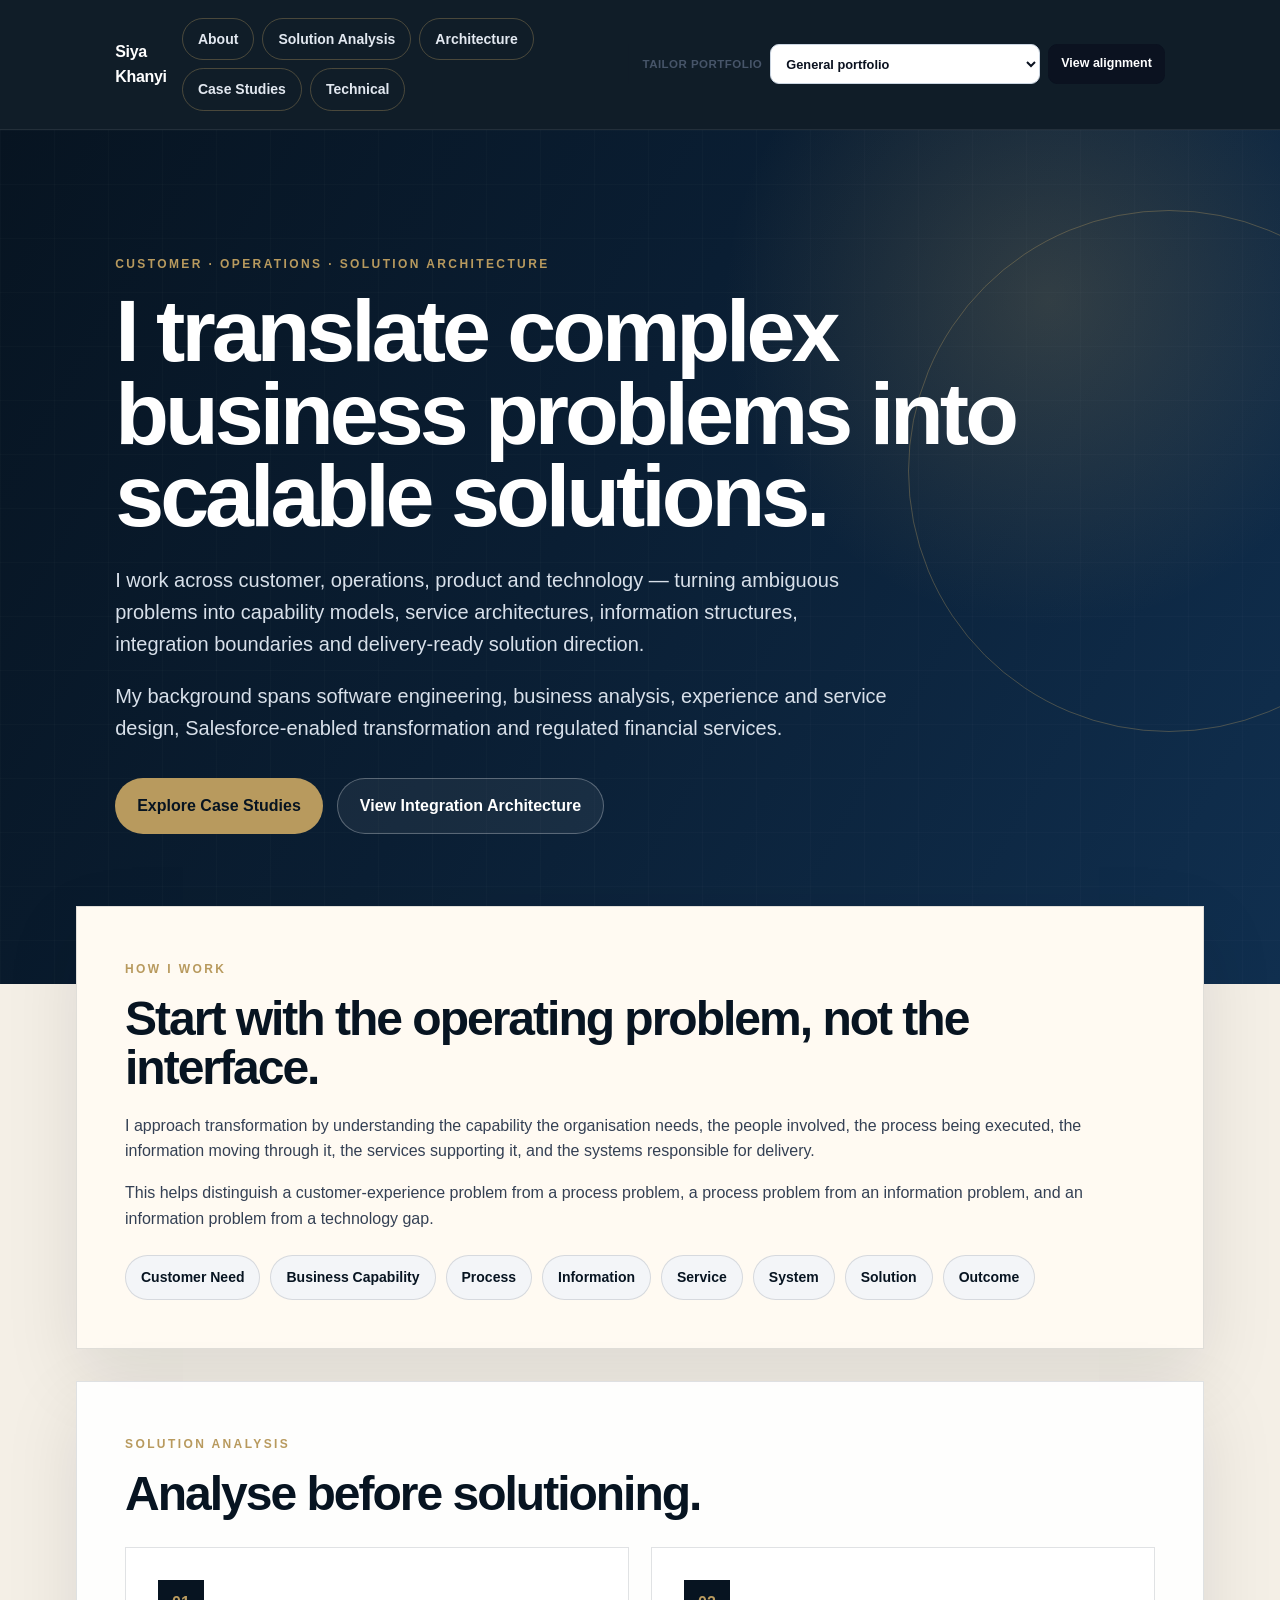
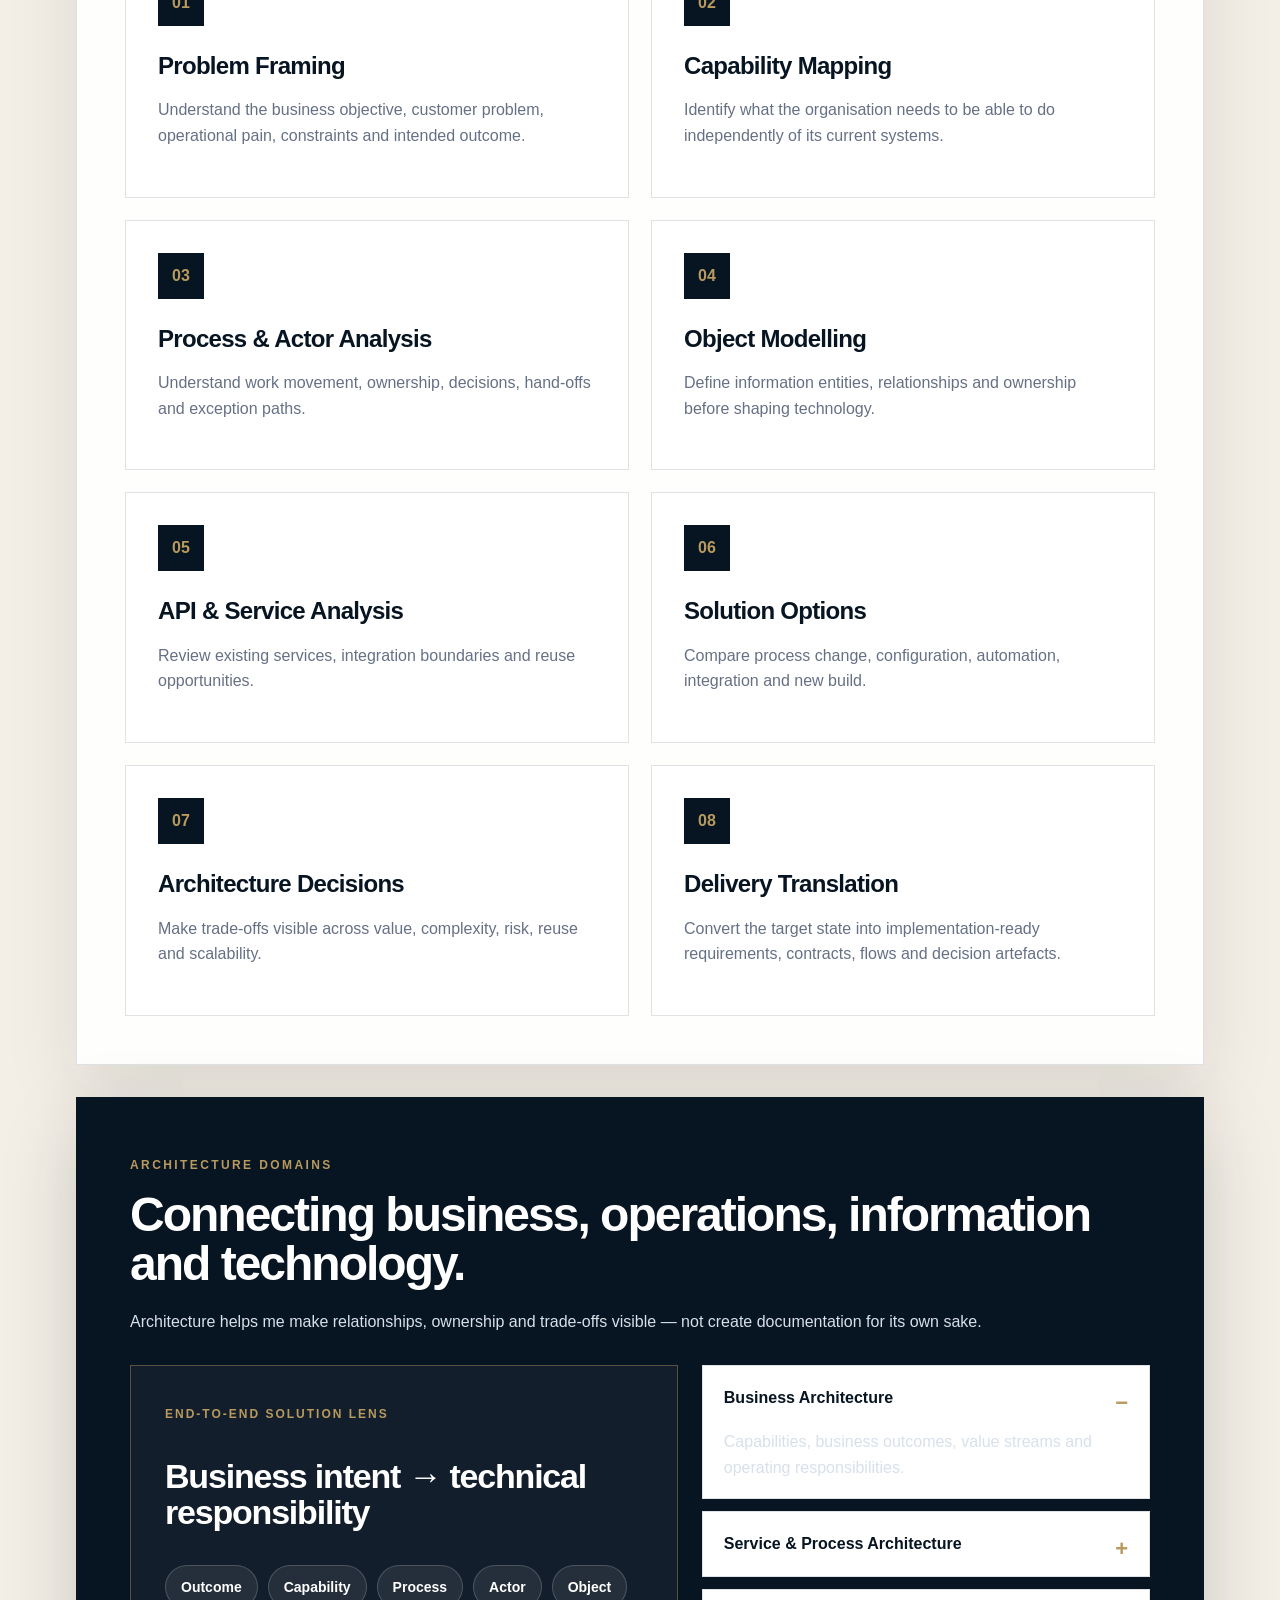
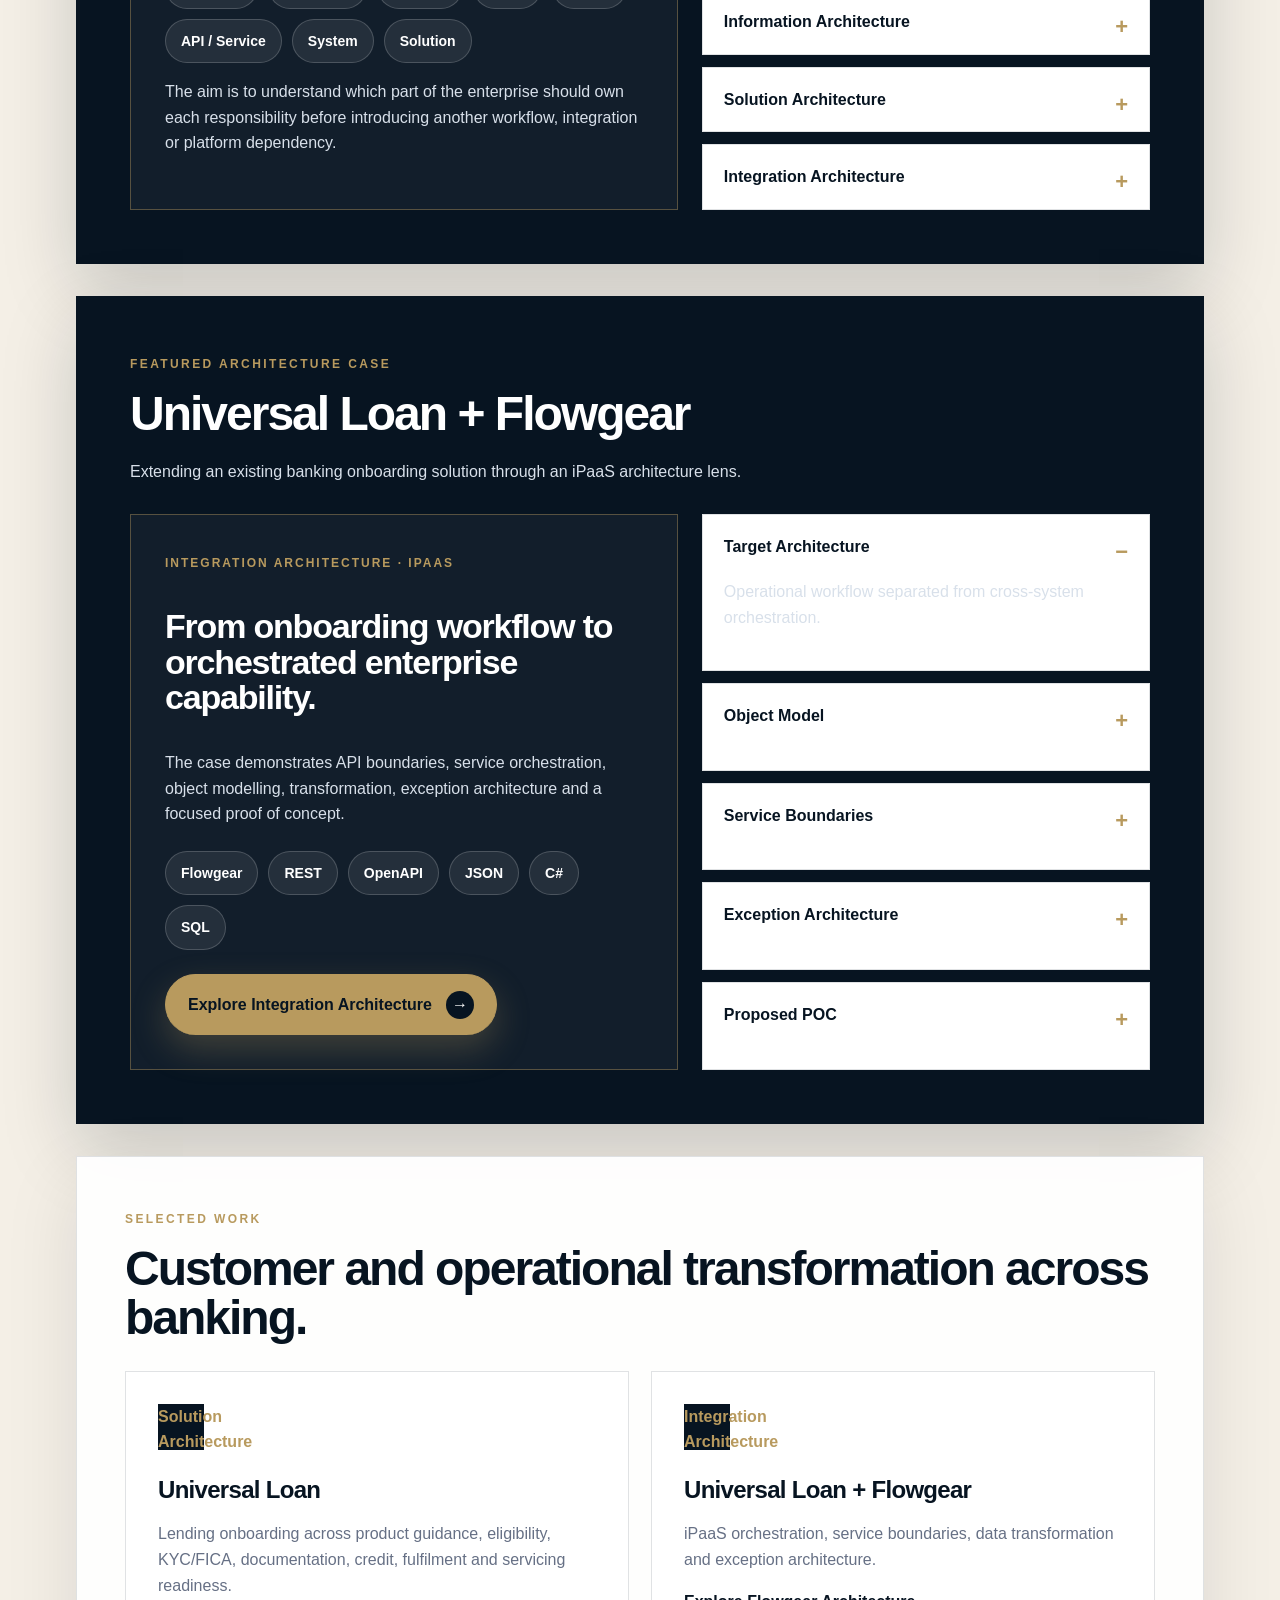
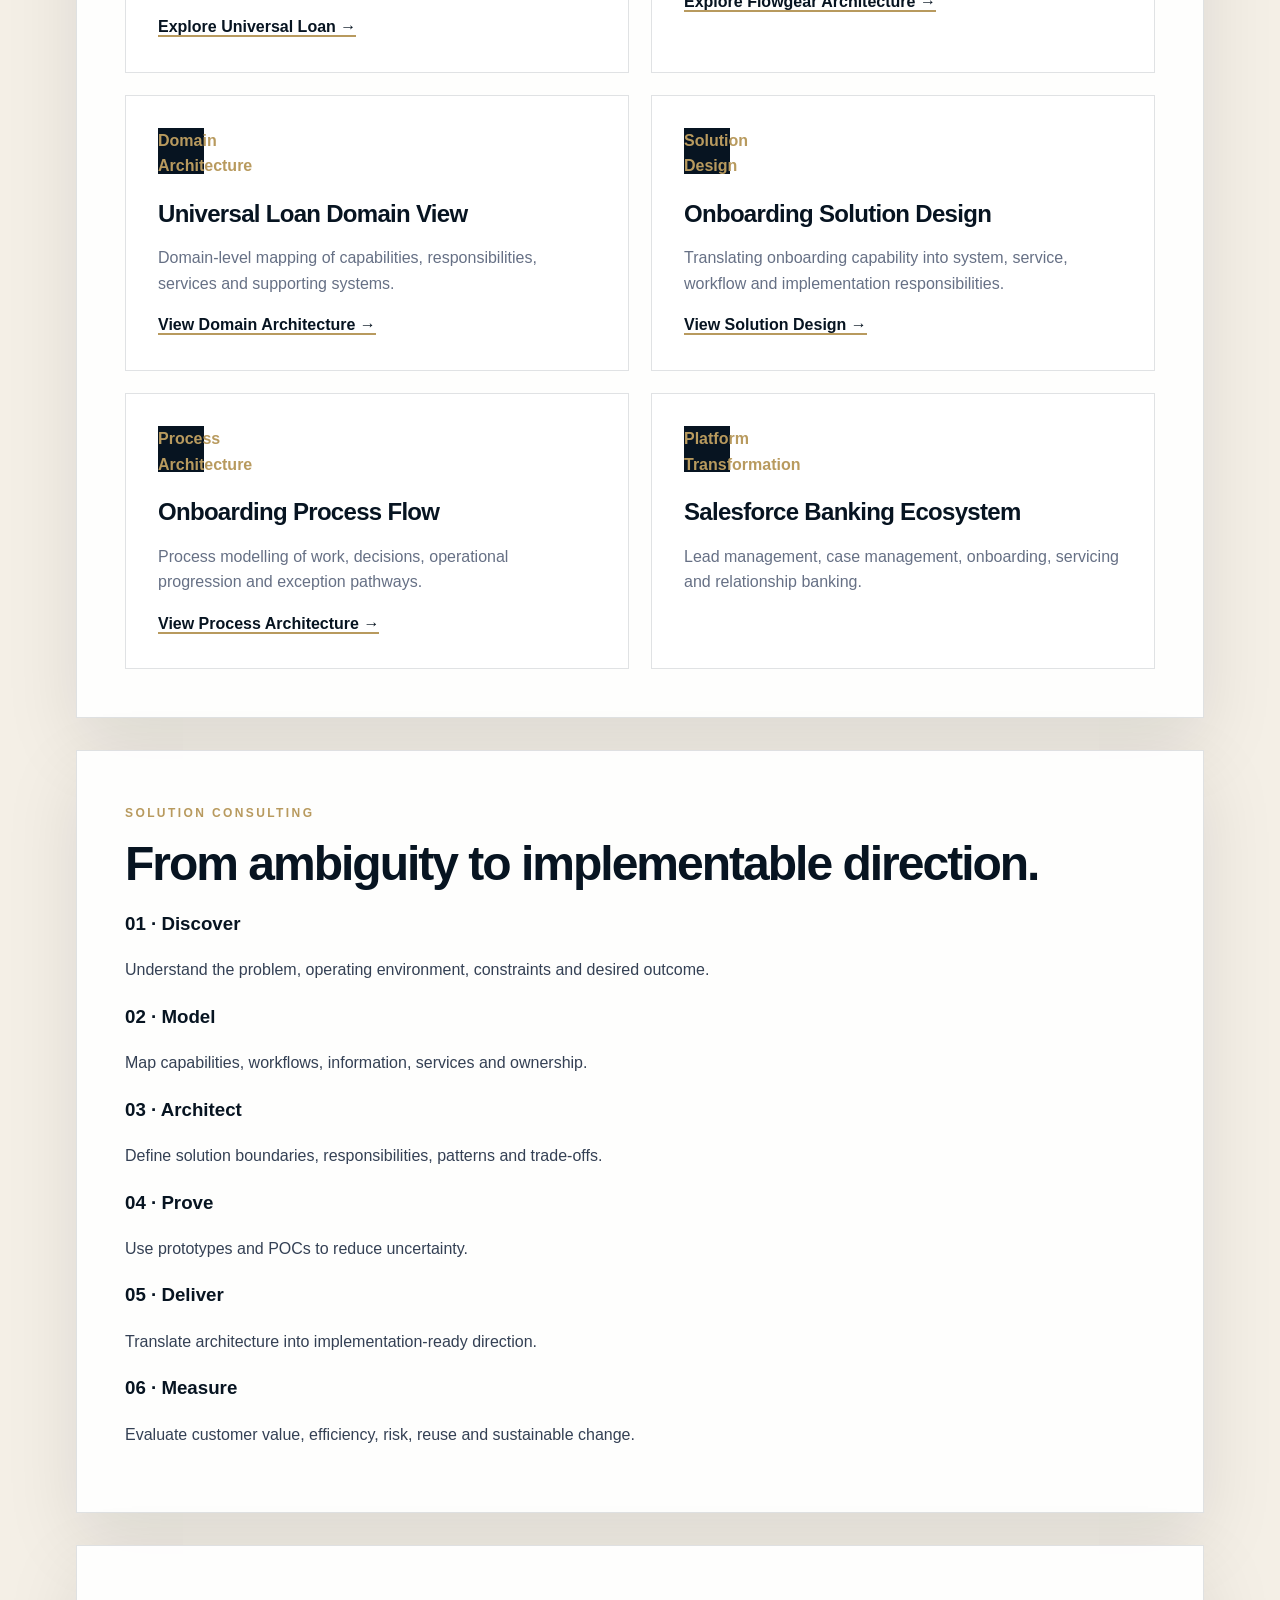
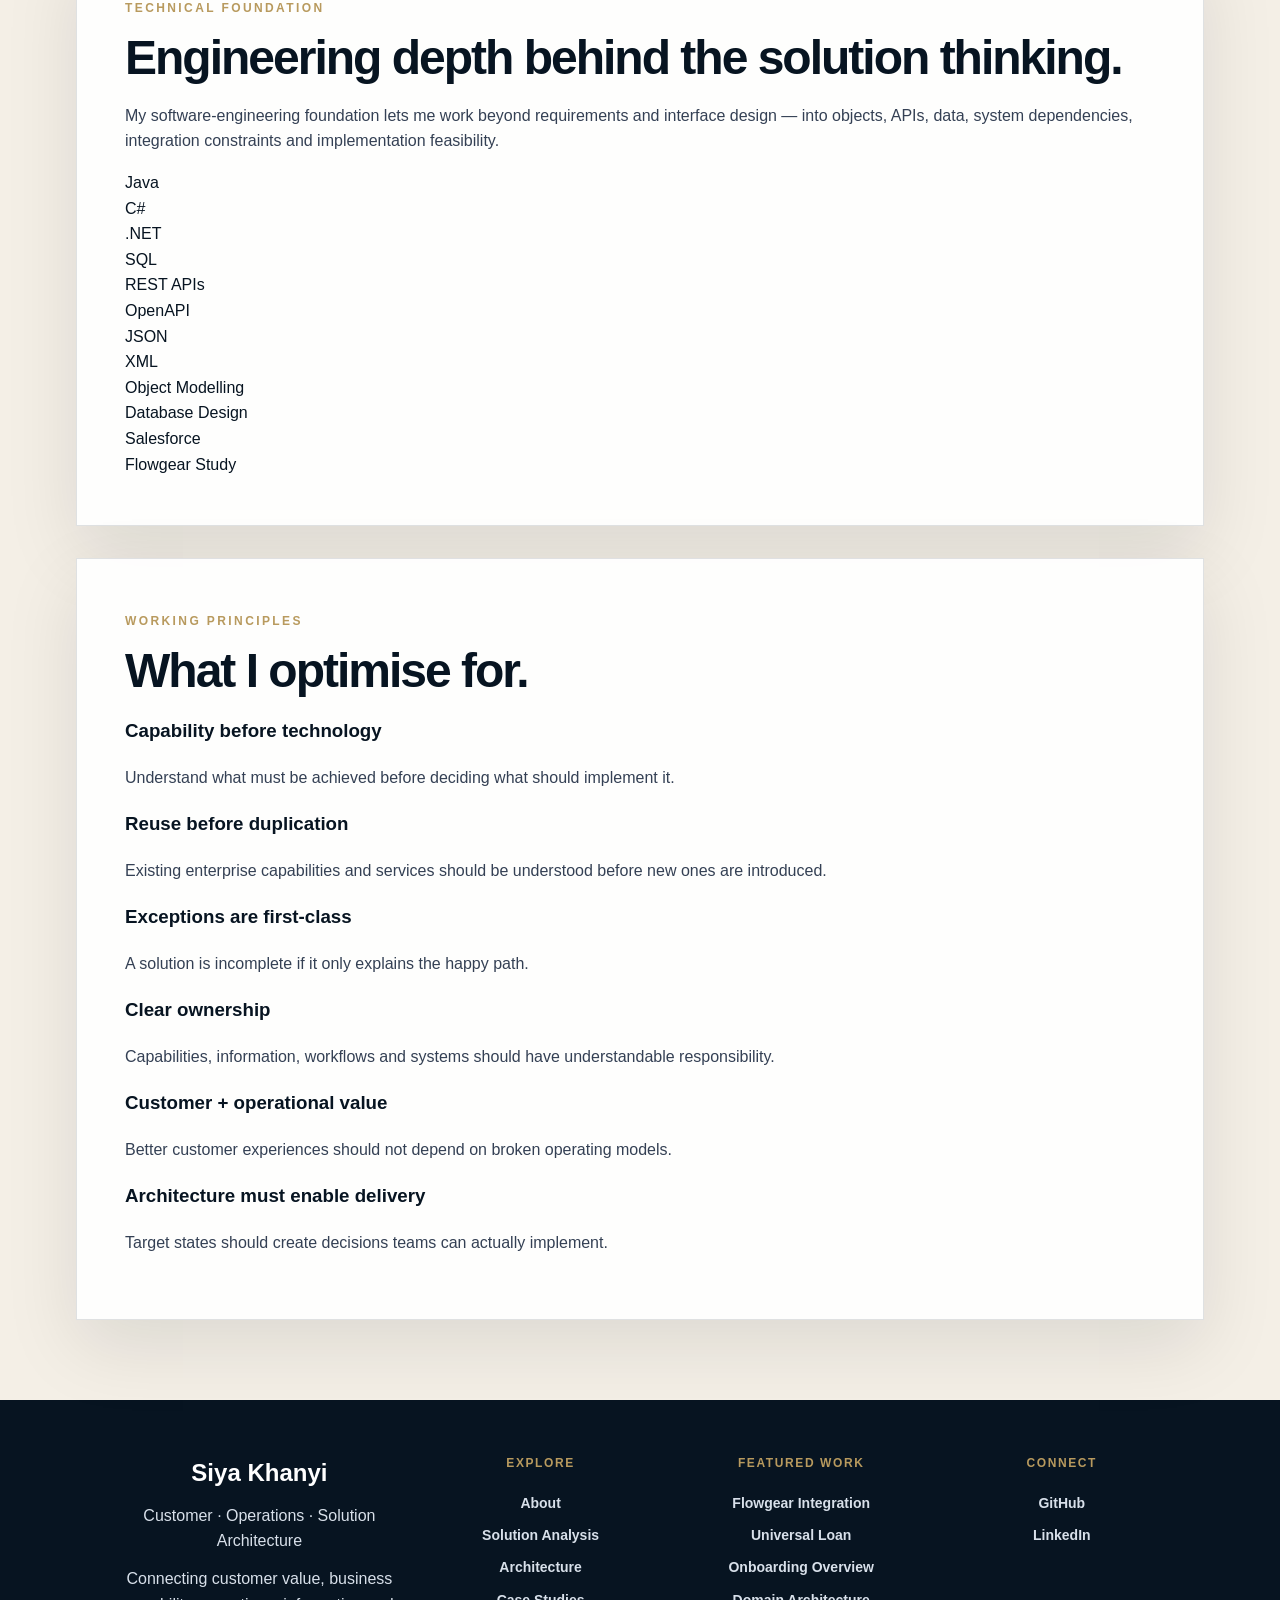
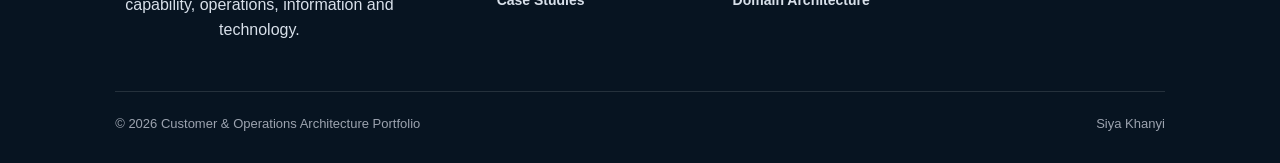
==== commit b5ec4a67: "Refactor index.html for clarity and updates Updated various sections for clarity and consistency, in" ====
--- a/index.html
+++ b/index.html
@@ -21,7 +21,7 @@
 
   <link
     rel="stylesheet"
-    href="style.css?v=9"
+    href="style.css?v=10"
   >
 
 </head>
@@ -41,7 +41,7 @@
 
 <!-- ============================================================
      NAVIGATION
-     Global role selector is injected here automatically
+     Global role selector is injected automatically.
      ============================================================ -->
 
 <nav
@@ -84,7 +84,7 @@
 
 <!-- ============================================================
      ACTIVE ROLE CONTEXT
-     Hidden when General Portfolio is selected
+     Hidden for General Portfolio
      ============================================================ -->
 
 <div
@@ -159,6 +159,63 @@
 
 
 <main id="main-content">
+
+
+
+<!-- ============================================================
+     ROLE-TAILORED EVIDENCE
+     Hidden automatically in General Portfolio mode
+     ============================================================ -->
+
+<section
+  class="case-section tailored-evidence-section"
+  id="tailored-evidence"
+  aria-labelledby="tailored-title"
+  hidden
+>
+
+  <div class="case-copy">
+
+    <span
+      class="section-kicker gold"
+      id="tailored-eyebrow"
+    >
+      Role-Specific Evidence
+    </span>
+
+
+    <h2 id="tailored-title">
+      Most relevant evidence
+    </h2>
+
+
+    <p id="tailored-summary">
+    </p>
+
+  </div>
+
+
+  <div
+    class="tailored-evidence-grid"
+    id="tailored-evidence-grid"
+  >
+  </div>
+
+
+  <div class="section-actions">
+
+    <a
+      class="button secondary"
+      id="tailored-alignment-link"
+      href="role-alignment.html"
+    >
+      View full role alignment
+    </a>
+
+  </div>
+
+</section>
+
 
 
 <!-- ============================================================
@@ -643,7 +700,7 @@
 
 
 <!-- ============================================================
-     FEATURED CASE
+     FEATURED INTEGRATION CASE
      ============================================================ -->
 
 <section
@@ -914,21 +971,83 @@
     <article class="domain-card">
 
       <span class="number">
-        Customer Servicing
+        Domain Architecture
       </span>
 
 
       <h3>
-        Servicing Architecture
-      </h3>
-
-
-      <p>
-        Customer requests,
-        case management,
-        operational ownership
-        and service workflow design.
-      </p>
+        Universal Loan Domain View
+      </h3>
+
+
+      <p>
+        Domain-level mapping of capabilities,
+        responsibilities,
+        services
+        and supporting systems.
+      </p>
+
+
+      <a href="customer-onboarding/4.%20Domain%20Architecture%20Diagram%20.pdf">
+        View Domain Architecture →
+      </a>
+
+    </article>
+
+
+
+    <article class="domain-card">
+
+      <span class="number">
+        Solution Design
+      </span>
+
+
+      <h3>
+        Onboarding Solution Design
+      </h3>
+
+
+      <p>
+        Translating onboarding capability
+        into system,
+        service,
+        workflow
+        and implementation responsibilities.
+      </p>
+
+
+      <a href="customer-onboarding/5.%20Onboarding%20Solution%20Design%20.PNG">
+        View Solution Design →
+      </a>
+
+    </article>
+
+
+
+    <article class="domain-card">
+
+      <span class="number">
+        Process Architecture
+      </span>
+
+
+      <h3>
+        Onboarding Process Flow
+      </h3>
+
+
+      <p>
+        Process modelling of work,
+        decisions,
+        operational progression
+        and exception pathways.
+      </p>
+
+
+      <a href="customer-onboarding/6.%20Universal%20Loan%20onboarding%20Flow%20Chart.pdf">
+        View Process Architecture →
+      </a>
 
     </article>
 
@@ -957,53 +1076,6 @@
     </article>
 
 
-
-    <article class="domain-card">
-
-      <span class="number">
-        Payments Operations
-      </span>
-
-
-      <h3>
-        Payments Architecture
-      </h3>
-
-
-      <p>
-        Customer intent,
-        approvals,
-        operational dependencies,
-        exceptions
-        and supporting systems.
-      </p>
-
-    </article>
-
-
-
-    <article class="domain-card">
-
-      <span class="number">
-        Future State
-      </span>
-
-
-      <h3>
-        Capability & Operating Models
-      </h3>
-
-
-      <p>
-        Future-state models for
-        more coherent,
-        reusable
-        and scalable enterprise capability.
-      </p>
-
-    </article>
-
-
   </div>
 
 </section>
@@ -1147,7 +1219,7 @@
 
 
   <h2 id="technical-heading">
-    Enough engineering depth to challenge the solution.
+    Engineering depth behind the solution thinking.
   </h2>
 
 
@@ -1219,6 +1291,119 @@
 
 
 
+<!-- ============================================================
+     PRINCIPLES
+     ============================================================ -->
+
+<section
+  class="panel"
+  aria-labelledby="principles-heading"
+>
+
+  <span class="section-kicker">
+    Working Principles
+  </span>
+
+
+  <h2 id="principles-heading">
+    What I optimise for.
+  </h2>
+
+
+  <div class="compact-grid">
+
+    <article class="compact-card">
+
+      <h3>
+        Capability before technology
+      </h3>
+
+      <p>
+        Understand what must be achieved
+        before deciding what should implement it.
+      </p>
+
+    </article>
+
+
+    <article class="compact-card">
+
+      <h3>
+        Reuse before duplication
+      </h3>
+
+      <p>
+        Existing enterprise capabilities
+        and services should be understood
+        before new ones are introduced.
+      </p>
+
+    </article>
+
+
+    <article class="compact-card">
+
+      <h3>
+        Exceptions are first-class
+      </h3>
+
+      <p>
+        A solution is incomplete
+        if it only explains the happy path.
+      </p>
+
+    </article>
+
+
+    <article class="compact-card">
+
+      <h3>
+        Clear ownership
+      </h3>
+
+      <p>
+        Capabilities,
+        information,
+        workflows
+        and systems should have understandable responsibility.
+      </p>
+
+    </article>
+
+
+    <article class="compact-card">
+
+      <h3>
+        Customer + operational value
+      </h3>
+
+      <p>
+        Better customer experiences
+        should not depend on broken operating models.
+      </p>
+
+    </article>
+
+
+    <article class="compact-card">
+
+      <h3>
+        Architecture must enable delivery
+      </h3>
+
+      <p>
+        Target states should create
+        decisions teams can actually implement.
+      </p>
+
+    </article>
+
+  </div>
+
+</section>
+
+
+
 </main>
 
 
@@ -1298,6 +1483,10 @@
         Onboarding Overview
       </a>
 
+      <a href="customer-onboarding/4.%20Domain%20Architecture%20Diagram%20.pdf">
+        Domain Architecture
+      </a>
+
     </div>
 
 
@@ -1340,7 +1529,7 @@
 
 <!-- ============================================================
      GLOBAL ROLE TAILORING
-     role data must load before the switcher
+     Data must load before switcher.
      ============================================================ -->
 
 <script
